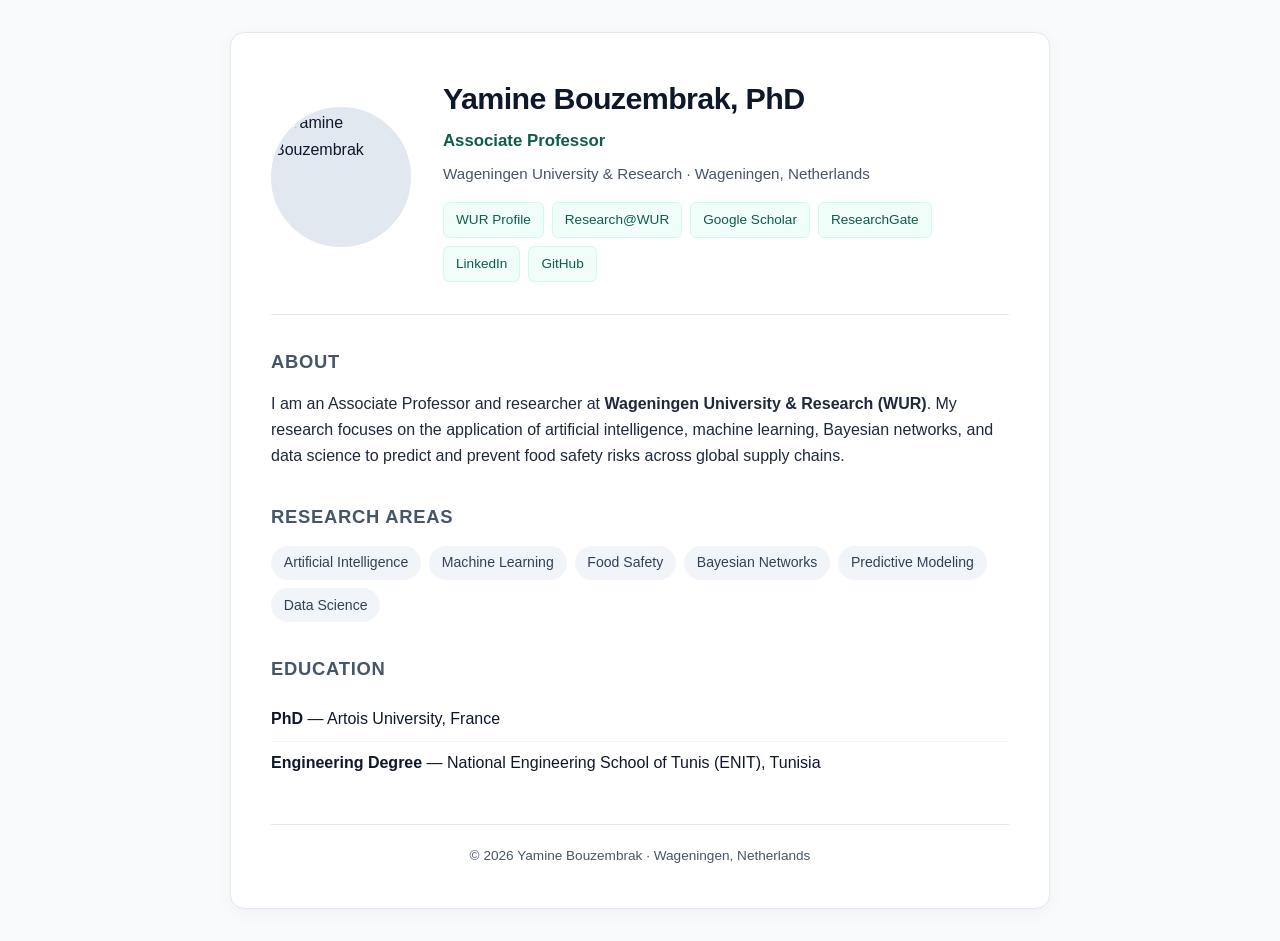
==== index.html @ 203f12dd "Add files via upload" ====
<!DOCTYPE html>
<html lang="en">
<head>
  <meta charset="UTF-8" />
  <meta name="viewport" content="width=device-width, initial-scale=1.0" />
  <title>Yamine Bouzembrak, PhD — Associate Professor | Wageningen University &amp; Research</title>
  <meta name="description" content="Official academic homepage of Yamine Bouzembrak, PhD, Associate Professor at Wageningen University & Research specializing in Artificial Intelligence, Machine Learning, and Food Safety." />
  <link rel="canonical" href="https://github.io" />

  <!-- Open Graph / Social Preview -->
  <meta property="og:type" content="profile" />
  <meta property="og:title" content="Yamine Bouzembrak, PhD" />
  <meta property="og:description" content="Associate Professor at Wageningen University & Research | Artificial Intelligence, Machine Learning & Food Safety" />
  <meta property="og:url" content="https://github.io" />
  <meta property="og:image" content="https://github.iophoto.jpg" />

  <!-- Schema.org Person JSON-LD for Google Knowledge Graph -->
  <script type="application/ld+json">
  {
    "@context": "https://schema.org",
    "@type": "Person",
    "@id": "https://github.io#person",
    "name": "Yamine Bouzembrak",
    "givenName": "Yamine",
    "familyName": "Bouzembrak",
    "honorificSuffix": "PhD",
    "jobTitle": "Associate Professor",
    "description": "Associate Professor and researcher at Wageningen University & Research specializing in artificial intelligence, machine learning, Bayesian networks, and food safety.",
    "url": "https://github.io",
    "image": "https://github.iophoto.jpg",
    "affiliation": {
      "@type": "CollegeOrUniversity",
      "name": "Wageningen University & Research",
      "sameAs": [
        "https://wur.nl",
        "https://wikidata.org"
      ]
    },
    "worksFor": {
      "@type": "CollegeOrUniversity",
      "name": "Wageningen University & Research",
      "url": "https://wur.nl"
    },
    "alumniOf": [
      {
        "@type": "CollegeOrUniversity",
        "name": "Artois University",
        "sameAs": "https://wikidata.org"
      },
      
    ],
    "knowsAbout": [
      "Artificial Intelligence",
      "Machine Learning",
      "Food Safety",
      "Bayesian Networks",
      "Data Science"
    ],
    "sameAs": [
      "https://wur.nlen/persons/y-yamine-bouzembrak-phd",
      "https://wur.nl",
      "https://google.com",
      "https://researchgate.net",
      "https://linkedin.com",
      "https://github.com/yamine15",
      "https://wikidata.org"
    ]
  }
  </script>

  <style>
    :root {
      --bg: #f8fafc;
      --card: #ffffff;
      --text: #0f172a;
      --muted: #475569;
      --accent: #0f5c4c; /* Wageningen-inspired deep green */
      --accent-hover: #0a4236;
      --border: #e2e8f0;
    }

    * { box-sizing: border-box; margin: 0; padding: 0; }

    body {
      font-family: -apple-system, BlinkMacSystemFont, "Segoe UI", Roboto, Inter, Helvetica, Arial, sans-serif;
      background: var(--bg);
      color: var(--text);
      line-height: 1.65;
      padding: 2rem 1rem;
    }

    .container {
      max-width: 820px;
      margin: 0 auto;
      background: var(--card);
      border: 1px solid var(--border);
      border-radius: 14px;
      padding: 2.5rem;
      box-shadow: 0 4px 20px rgba(15, 23, 42, 0.04);
    }

    header {
      display: flex;
      gap: 2rem;
      align-items: center;
      padding-bottom: 2rem;
      border-bottom: 1px solid var(--border);
    }

    .avatar {
      width: 140px;
      height: 140px;
      border-radius: 50%;
      object-fit: cover;
      border: 3px solid var(--border);
      flex-shrink: 0;
      background: #e2e8f0;
    }

    h1 {
      font-size: 1.9rem;
      font-weight: 700;
      letter-spacing: -0.02em;
      margin-bottom: 0.25rem;
    }

    .subtitle {
      font-size: 1.05rem;
      color: var(--accent);
      font-weight: 600;
      margin-bottom: 0.4rem;
    }

    .institution {
      font-size: 0.95rem;
      color: var(--muted);
      margin-bottom: 1rem;
    }

    .links {
      display: flex;
      flex-wrap: wrap;
      gap: 0.5rem;
    }

    .links a {
      display: inline-block;
      padding: 0.35rem 0.75rem;
      font-size: 0.85rem;
      font-weight: 500;
      color: var(--accent);
      background: #f0fdf9;
      border: 1px solid #ccfbf1;
      border-radius: 6px;
      text-decoration: none;
      transition: all 0.15s ease;
    }

    .links a:hover {
      background: var(--accent);
      color: #ffffff;
      border-color: var(--accent);
    }

    section {
      margin-top: 2rem;
    }

    h2 {
      font-size: 1.15rem;
      font-weight: 700;
      text-transform: uppercase;
      letter-spacing: 0.04em;
      color: var(--muted);
      margin-bottom: 0.85rem;
    }

    p {
      margin-bottom: 1rem;
      color: #1e293b;
    }

    .tags {
      display: flex;
      flex-wrap: wrap;
      gap: 0.5rem;
    }

    .tag {
      background: #f1f5f9;
      color: #334155;
      padding: 0.35rem 0.8rem;
      border-radius: 999px;
      font-size: 0.88rem;
      font-weight: 500;
    }

    ul.edu-list {
      list-style: none;
    }

    ul.edu-list li {
      padding: 0.5rem 0;
      border-bottom: 1px solid #f1f5f9;
    }

    ul.edu-list li:last-child {
      border-bottom: none;
    }

    footer {
      margin-top: 2.5rem;
      padding-top: 1.25rem;
      border-top: 1px solid var(--border);
      font-size: 0.85rem;
      color: var(--muted);
      text-align: center;
    }

    @media (max-width: 640px) {
      header {
        flex-direction: column;
        text-align: center;
      }
      .links {
        justify-content: center;
      }
      .container {
        padding: 1.5rem;
      }
    }
  </style>
</head>
<body>
  <main class="container">
    <header>
      <img src="photo.jpg" alt="Yamine Bouzembrak" class="avatar" />
      <div>
        <h1>Yamine Bouzembrak, PhD</h1>
        <div class="subtitle">Associate Professor</div>
        <div class="institution">Wageningen University &amp; Research · Wageningen, Netherlands</div>
        <nav class="links" aria-label="Academic and social profiles">
          <a href="https://wur.nlen/persons/y-yamine-bouzembrak-phd" rel="me noopener" target="_blank">WUR Profile</a>
          <a href="https://wur.nl" rel="me noopener" target="_blank">Research@WUR</a>
          <a href="https://google.com" rel="me noopener" target="_blank">Google Scholar</a>
          <a href="https://researchgate.net" rel="me noopener" target="_blank">ResearchGate</a>
          <a href="https://linkedin.com" rel="me noopener" target="_blank">LinkedIn</a>
          <a href="https://github.com/yamine15" rel="me noopener" target="_blank">GitHub</a>
        </nav>
      </div>
    </header>

    <section>
      <h2>About</h2>
      <p>
        I am an Associate Professor and researcher at <strong>Wageningen University &amp; Research (WUR)</strong>. My research focuses on the application of artificial intelligence, machine learning, Bayesian networks, and data science to predict and prevent food safety risks across global supply chains.
      </p>
    </section>

    <section>
      <h2>Research Areas</h2>
      <div class="tags">
        <span class="tag">Artificial Intelligence</span>
        <span class="tag">Machine Learning</span>
        <span class="tag">Food Safety</span>
        <span class="tag">Bayesian Networks</span>
        <span class="tag">Predictive Modeling</span>
        <span class="tag">Data Science</span>
      </div>
    </section>

    <section>
      <h2>Education</h2>
      <ul class="edu-list">
        <li><strong>PhD</strong> — Artois University, France</li>
        <li><strong>Engineering Degree</strong> — National Engineering School of Tunis (ENIT), Tunisia</li>
      </ul>
    </section>

    <footer>
      &copy; <span id="year"></span> Yamine Bouzembrak · Wageningen, Netherlands
    </footer>
  </main>

  <script>
    document.getElementById("year").textContent = new Date().getFullYear();
  </script>
</body>
</html>
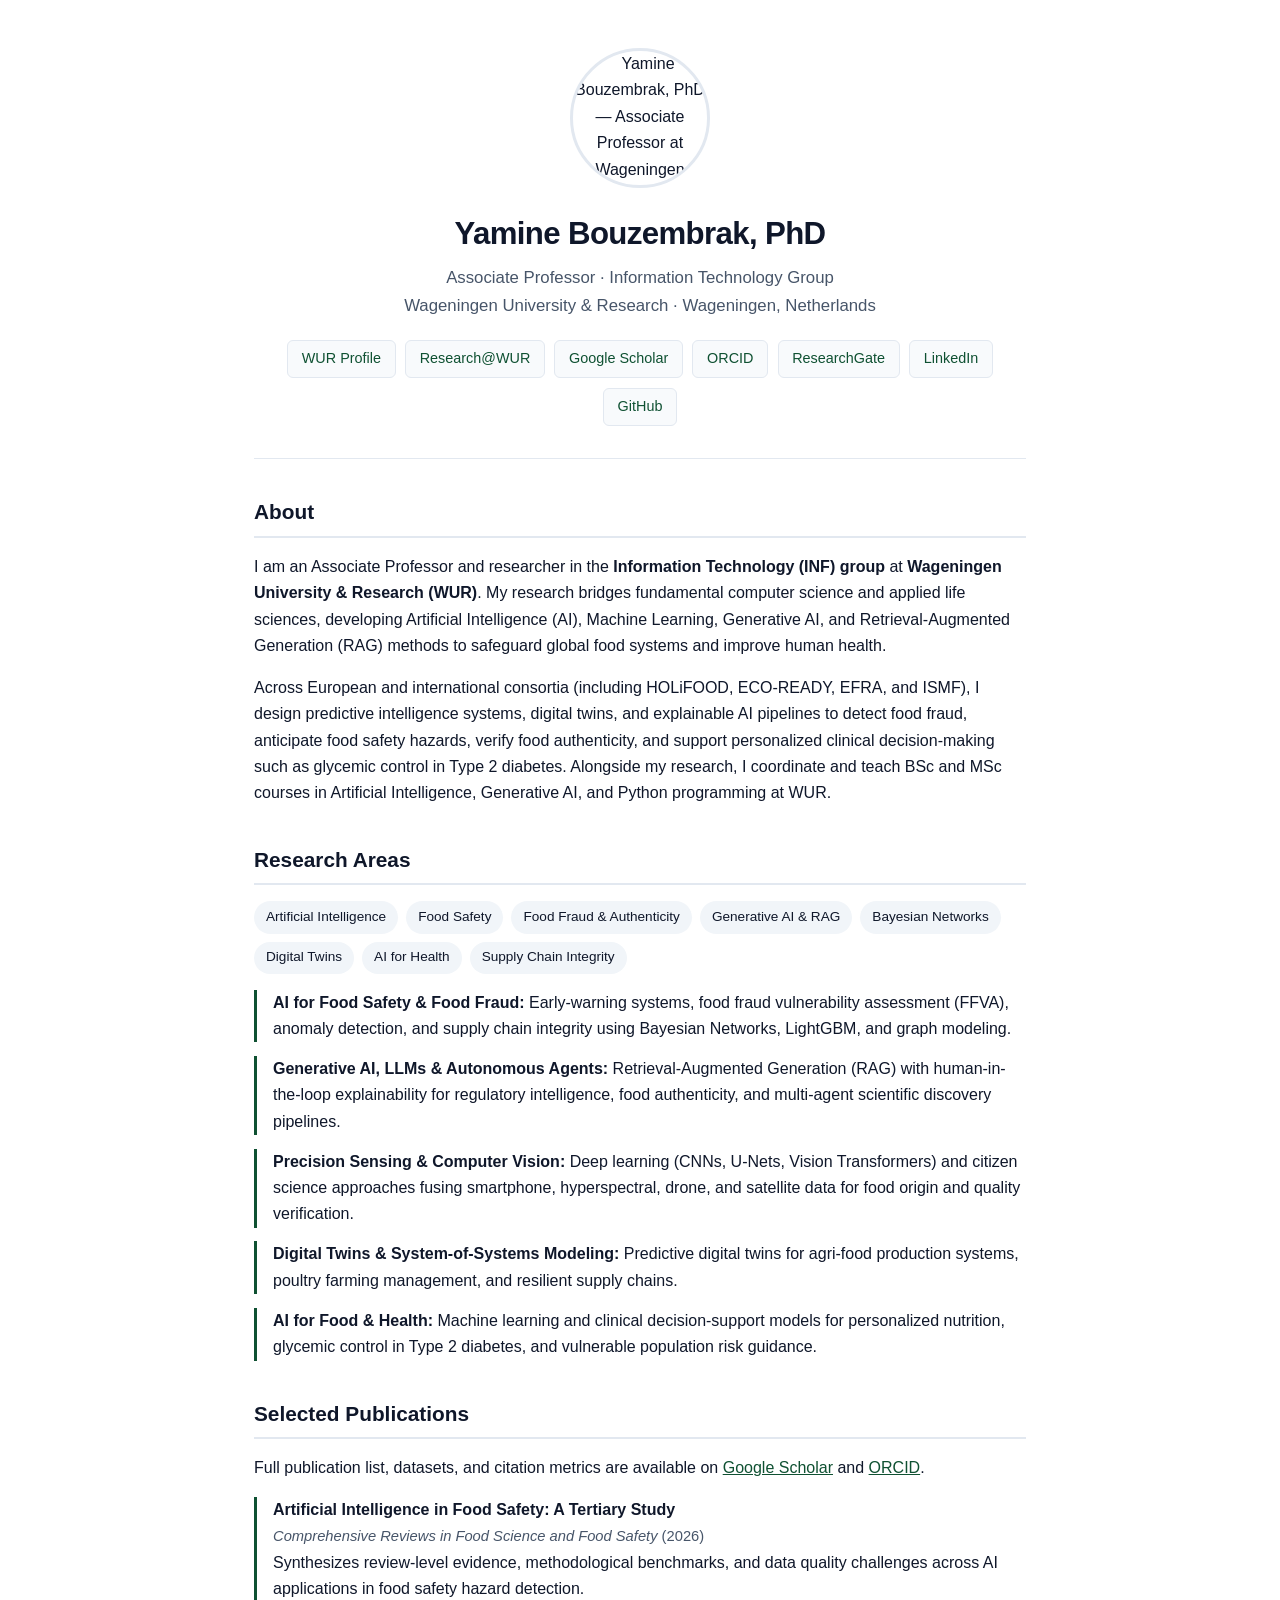
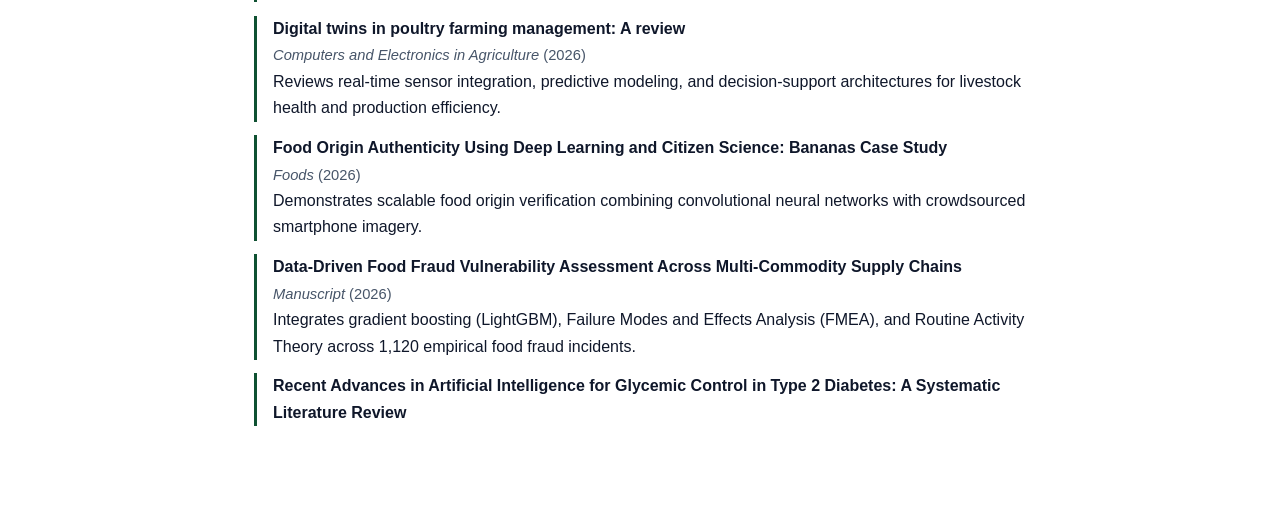
==== commit 89730a36: "Update index.html" ====
--- a/index.html
+++ b/index.html
@@ -4,107 +4,104 @@
   <meta charset="UTF-8" />
   <meta name="viewport" content="width=device-width, initial-scale=1.0" />
   <title>Yamine Bouzembrak, PhD — Associate Professor | Wageningen University &amp; Research</title>
-  <meta name="description" content="Official academic homepage of Yamine Bouzembrak, PhD, Associate Professor at Wageningen University & Research specializing in Artificial Intelligence, Machine Learning, and Food Safety." />
-  <link rel="canonical" href="https://github.io" />
-
-  <!-- Open Graph / Social Preview -->
+  <meta name="description" content="Yamine Bouzembrak, PhD is an Associate Professor in the Information Technology (INF) group at Wageningen University & Research (WUR), specializing in Artificial Intelligence, Food Safety, Food Fraud, Generative AI, Digital Twins, and AI for Health." />
+  <meta name="keywords" content="Yamine Bouzembrak, Wageningen University, WUR, Artificial Intelligence, Food Safety, Food Fraud, Generative AI, RAG, Bayesian Networks, Digital Twins, AI for Health, Glycemic Control" />
+  <meta name="author" content="Yamine Bouzembrak" />
+  <link rel="canonical" href="https://yamine15.github.io/" />
+
+  <!-- OpenGraph Metadata -->
+  <meta property="og:title" content="Yamine Bouzembrak, PhD — Associate Professor | Wageningen University &amp; Research" />
+  <meta property="og:description" content="Associate Professor in the Information Technology (INF) group at Wageningen University & Research specializing in AI for Food Safety, Food Fraud, Supply Chain Integrity, and Health." />
   <meta property="og:type" content="profile" />
-  <meta property="og:title" content="Yamine Bouzembrak, PhD" />
-  <meta property="og:description" content="Associate Professor at Wageningen University & Research | Artificial Intelligence, Machine Learning & Food Safety" />
-  <meta property="og:url" content="https://github.io" />
-  <meta property="og:image" content="https://github.iophoto.jpg" />
-
-  <!-- Schema.org Person JSON-LD for Google Knowledge Graph -->
+  <meta property="og:url" content="https://yamine15.github.io/" />
+  <meta property="og:image" content="https://yamine15.github.io/photo.jpg" />
+
+  <!-- Schema.org Person Structured Data for Google Knowledge Graph -->
   <script type="application/ld+json">
   {
     "@context": "https://schema.org",
     "@type": "Person",
-    "@id": "https://github.io#person",
     "name": "Yamine Bouzembrak",
-    "givenName": "Yamine",
-    "familyName": "Bouzembrak",
     "honorificSuffix": "PhD",
     "jobTitle": "Associate Professor",
-    "description": "Associate Professor and researcher at Wageningen University & Research specializing in artificial intelligence, machine learning, Bayesian networks, and food safety.",
-    "url": "https://github.io",
-    "image": "https://github.iophoto.jpg",
     "affiliation": {
-      "@type": "CollegeOrUniversity",
+      "@type": "Organization",
       "name": "Wageningen University & Research",
-      "sameAs": [
-        "https://wur.nl",
-        "https://wikidata.org"
-      ]
+      "department": "Information Technology Group",
+      "url": "https://www.wur.nl/"
     },
-    "worksFor": {
-      "@type": "CollegeOrUniversity",
-      "name": "Wageningen University & Research",
-      "url": "https://wur.nl"
+    "address": {
+      "@type": "PostalAddress",
+      "addressLocality": "Wageningen",
+      "addressCountry": "NL"
     },
+    "url": "https://yamine15.github.io/",
+    "image": "https://yamine15.github.io/photo.jpg",
     "alumniOf": [
       {
         "@type": "CollegeOrUniversity",
-        "name": "Artois University",
-        "sameAs": "https://wikidata.org"
+        "name": "Artois University"
       },
       
     ],
     "knowsAbout": [
       "Artificial Intelligence",
-      "Machine Learning",
       "Food Safety",
+      "Food Fraud",
+      "Generative Artificial Intelligence",
+      "Retrieval-Augmented Generation",
       "Bayesian Networks",
-      "Data Science"
+      "Digital Twins",
+      "AI for Health",
+      "Glycemic Control",
+      "Supply Chain Integrity"
     ],
     "sameAs": [
-      "https://wur.nlen/persons/y-yamine-bouzembrak-phd",
-      "https://wur.nl",
-      "https://google.com",
-      "https://researchgate.net",
-      "https://linkedin.com",
-      "https://github.com/yamine15",
-      "https://wikidata.org"
+      "https://www.wur.nl/en/persons/y-yamine-bouzembrak-phd",
+      "https://research.wur.nl/en/persons/yamine-bouzembrak",
+      "https://scholar.google.com/citations?user=n7JQEe4AAAAJ",
+      "https://orcid.org/0000-0001-8028-0847",
+      "https://github.com/yamine15"
     ]
   }
   </script>
 
   <style>
     :root {
-      --bg: #f8fafc;
-      --card: #ffffff;
+      --bg: #ffffff;
+      --surface: #f8fafc;
       --text: #0f172a;
       --muted: #475569;
-      --accent: #0f5c4c; /* Wageningen-inspired deep green */
-      --accent-hover: #0a4236;
+      --accent: #0f5132;
+      --accent-hover: #0a3622;
       --border: #e2e8f0;
-    }
-
-    * { box-sizing: border-box; margin: 0; padding: 0; }
+      --tag-bg: #f1f5f9;
+    }
+
+    * {
+      box-sizing: border-box;
+      margin: 0;
+      padding: 0;
+    }
 
     body {
-      font-family: -apple-system, BlinkMacSystemFont, "Segoe UI", Roboto, Inter, Helvetica, Arial, sans-serif;
-      background: var(--bg);
+      font-family: -apple-system, BlinkMacSystemFont, "Segoe UI", Roboto, Helvetica, Arial, sans-serif;
+      background-color: var(--bg);
       color: var(--text);
       line-height: 1.65;
-      padding: 2rem 1rem;
-    }
-
-    .container {
       max-width: 820px;
       margin: 0 auto;
-      background: var(--card);
-      border: 1px solid var(--border);
-      border-radius: 14px;
-      padding: 2.5rem;
-      box-shadow: 0 4px 20px rgba(15, 23, 42, 0.04);
+      padding: 3rem 1.5rem;
     }
 
     header {
       display: flex;
-      gap: 2rem;
+      flex-direction: column;
       align-items: center;
+      text-align: center;
       padding-bottom: 2rem;
       border-bottom: 1px solid var(--border);
+      margin-bottom: 2.25rem;
     }
 
     .avatar {
@@ -113,46 +110,38 @@
       border-radius: 50%;
       object-fit: cover;
       border: 3px solid var(--border);
-      flex-shrink: 0;
-      background: #e2e8f0;
+      margin-bottom: 1.25rem;
     }
 
     h1 {
-      font-size: 1.9rem;
+      font-size: 1.95rem;
       font-weight: 700;
       letter-spacing: -0.02em;
-      margin-bottom: 0.25rem;
+      margin-bottom: 0.3rem;
     }
 
     .subtitle {
       font-size: 1.05rem;
-      color: var(--accent);
-      font-weight: 600;
-      margin-bottom: 0.4rem;
-    }
-
-    .institution {
-      font-size: 0.95rem;
       color: var(--muted);
-      margin-bottom: 1rem;
+      margin-bottom: 1.25rem;
     }
 
     .links {
       display: flex;
       flex-wrap: wrap;
-      gap: 0.5rem;
+      justify-content: center;
+      gap: 0.6rem;
     }
 
     .links a {
-      display: inline-block;
-      padding: 0.35rem 0.75rem;
-      font-size: 0.85rem;
+      text-decoration: none;
+      color: var(--accent);
+      background: var(--surface);
+      border: 1px solid var(--border);
+      padding: 0.4rem 0.85rem;
+      border-radius: 6px;
+      font-size: 0.9rem;
       font-weight: 500;
-      color: var(--accent);
-      background: #f0fdf9;
-      border: 1px solid #ccfbf1;
-      border-radius: 6px;
-      text-decoration: none;
       transition: all 0.15s ease;
     }
 
@@ -163,127 +152,168 @@
     }
 
     section {
-      margin-top: 2rem;
+      margin-bottom: 2.25rem;
     }
 
     h2 {
-      font-size: 1.15rem;
+      font-size: 1.3rem;
       font-weight: 700;
-      text-transform: uppercase;
-      letter-spacing: 0.04em;
-      color: var(--muted);
-      margin-bottom: 0.85rem;
+      color: var(--text);
+      border-bottom: 2px solid var(--border);
+      padding-bottom: 0.4rem;
+      margin-bottom: 1rem;
     }
 
     p {
-      margin-bottom: 1rem;
-      color: #1e293b;
+      margin-bottom: 0.95rem;
+      color: var(--text);
+    }
+
+    p a {
+      color: var(--accent);
+      text-decoration: underline;
     }
 
     .tags {
       display: flex;
       flex-wrap: wrap;
       gap: 0.5rem;
+      margin-bottom: 1rem;
     }
 
     .tag {
-      background: #f1f5f9;
-      color: #334155;
-      padding: 0.35rem 0.8rem;
+      background: var(--tag-bg);
+      color: var(--text);
+      padding: 0.3rem 0.75rem;
       border-radius: 999px;
+      font-size: 0.85rem;
+      font-weight: 500;
+    }
+
+    ul.clean-list {
+      list-style: none;
+      display: flex;
+      flex-direction: column;
+      gap: 0.85rem;
+    }
+
+    ul.clean-list li {
+      padding-left: 1rem;
+      border-left: 3px solid var(--accent);
+    }
+
+    .pub-venue {
+      color: var(--muted);
+      font-size: 0.92rem;
+    }
+
+    footer {
+      margin-top: 3rem;
+      padding-top: 1.5rem;
+      border-top: 1px solid var(--border);
+      text-align: center;
       font-size: 0.88rem;
-      font-weight: 500;
-    }
-
-    ul.edu-list {
-      list-style: none;
-    }
-
-    ul.edu-list li {
-      padding: 0.5rem 0;
-      border-bottom: 1px solid #f1f5f9;
-    }
-
-    ul.edu-list li:last-child {
-      border-bottom: none;
-    }
-
-    footer {
-      margin-top: 2.5rem;
-      padding-top: 1.25rem;
-      border-top: 1px solid var(--border);
-      font-size: 0.85rem;
       color: var(--muted);
-      text-align: center;
-    }
-
-    @media (max-width: 640px) {
-      header {
-        flex-direction: column;
-        text-align: center;
-      }
-      .links {
-        justify-content: center;
-      }
-      .container {
-        padding: 1.5rem;
-      }
     }
   </style>
 </head>
 <body>
-  <main class="container">
-    <header>
-      <img src="photo.jpg" alt="Yamine Bouzembrak" class="avatar" />
-      <div>
-        <h1>Yamine Bouzembrak, PhD</h1>
-        <div class="subtitle">Associate Professor</div>
-        <div class="institution">Wageningen University &amp; Research · Wageningen, Netherlands</div>
-        <nav class="links" aria-label="Academic and social profiles">
-          <a href="https://wur.nlen/persons/y-yamine-bouzembrak-phd" rel="me noopener" target="_blank">WUR Profile</a>
-          <a href="https://wur.nl" rel="me noopener" target="_blank">Research@WUR</a>
-          <a href="https://google.com" rel="me noopener" target="_blank">Google Scholar</a>
-          <a href="https://researchgate.net" rel="me noopener" target="_blank">ResearchGate</a>
-          <a href="https://linkedin.com" rel="me noopener" target="_blank">LinkedIn</a>
-          <a href="https://github.com/yamine15" rel="me noopener" target="_blank">GitHub</a>
-        </nav>
-      </div>
-    </header>
-
-    <section>
+
+  <header>
+    <img
+      src="photo.jpg"
+      alt="Yamine Bouzembrak, PhD — Associate Professor at Wageningen University &amp; Research"
+      width="140"
+      height="140"
+      class="avatar"
+    />
+    <h1>Yamine Bouzembrak, PhD</h1>
+    <p class="subtitle">Associate Professor · Information Technology Group<br>Wageningen University &amp; Research · Wageningen, Netherlands</p>
+
+    <nav class="links" aria-label="Academic and Professional Profiles">
+      <a href="https://www.wur.nl/en/persons/y-yamine-bouzembrak-phd" target="_blank" rel="noopener">WUR Profile</a>
+      <!-- UPDATE URL: verify exact Research@WUR slug -->
+      <a href="https://research.wur.nl/en/persons/yamine-bouzembrak" target="_blank" rel="noopener">Research@WUR</a>
+      <a href="https://scholar.google.com/citations?user=n7JQEe4AAAAJ" target="_blank" rel="noopener">Google Scholar</a>
+      <a href="https://orcid.org/0000-0001-8028-0847" target="_blank" rel="noopener">ORCID</a>
+      <!-- UPDATE URL: replace with your exact ResearchGate author URL -->
+      <a href="https://www.researchgate.net/profile/Yamine-Bouzembrak" target="_blank" rel="noopener">ResearchGate</a>
+      <!-- UPDATE URL: replace with your exact LinkedIn profile URL -->
+      <a href="https://www.linkedin.com/in/yamine-bouzembrak" target="_blank" rel="noopener">LinkedIn</a>
+      <a href="https://github.com/yamine15" target="_blank" rel="noopener">GitHub</a>
+    </nav>
+  </header>
+
+  <main>
+    <section id="about">
       <h2>About</h2>
       <p>
-        I am an Associate Professor and researcher at <strong>Wageningen University &amp; Research (WUR)</strong>. My research focuses on the application of artificial intelligence, machine learning, Bayesian networks, and data science to predict and prevent food safety risks across global supply chains.
+        I am an Associate Professor and researcher in the <strong>Information Technology (INF) group</strong> at <strong>Wageningen University &amp; Research (WUR)</strong>. My research bridges fundamental computer science and applied life sciences, developing Artificial Intelligence (AI), Machine Learning, Generative AI, and Retrieval-Augmented Generation (RAG) methods to safeguard global food systems and improve human health.
+      </p>
+      <p>
+        Across European and international consortia (including HOLiFOOD, ECO-READY, EFRA, and ISMF), I design predictive intelligence systems, digital twins, and explainable AI pipelines to detect food fraud, anticipate food safety hazards, verify food authenticity, and support personalized clinical decision-making such as glycemic control in Type 2 diabetes. Alongside my research, I coordinate and teach BSc and MSc courses in Artificial Intelligence, Generative AI, and Python programming at WUR.
       </p>
     </section>
 
-    <section>
+    <section id="research-areas">
       <h2>Research Areas</h2>
       <div class="tags">
         <span class="tag">Artificial Intelligence</span>
-        <span class="tag">Machine Learning</span>
         <span class="tag">Food Safety</span>
+        <span class="tag">Food Fraud &amp; Authenticity</span>
+        <span class="tag">Generative AI &amp; RAG</span>
         <span class="tag">Bayesian Networks</span>
-        <span class="tag">Predictive Modeling</span>
-        <span class="tag">Data Science</span>
+        <span class="tag">Digital Twins</span>
+        <span class="tag">AI for Health</span>
+        <span class="tag">Supply Chain Integrity</span>
       </div>
-    </section>
-
-    <section>
-      <h2>Education</h2>
-      <ul class="edu-list">
-        <li><strong>PhD</strong> — Artois University, France</li>
-        <li><strong>Engineering Degree</strong> — National Engineering School of Tunis (ENIT), Tunisia</li>
+      <ul class="clean-list">
+        <li>
+          <strong>AI for Food Safety &amp; Food Fraud:</strong> Early-warning systems, food fraud vulnerability assessment (FFVA), anomaly detection, and supply chain integrity using Bayesian Networks, LightGBM, and graph modeling.
+        </li>
+        <li>
+          <strong>Generative AI, LLMs &amp; Autonomous Agents:</strong> Retrieval-Augmented Generation (RAG) with human-in-the-loop explainability for regulatory intelligence, food authenticity, and multi-agent scientific discovery pipelines.
+        </li>
+        <li>
+          <strong>Precision Sensing &amp; Computer Vision:</strong> Deep learning (CNNs, U-Nets, Vision Transformers) and citizen science approaches fusing smartphone, hyperspectral, drone, and satellite data for food origin and quality verification.
+        </li>
+        <li>
+          <strong>Digital Twins &amp; System-of-Systems Modeling:</strong> Predictive digital twins for agri-food production systems, poultry farming management, and resilient supply chains.
+        </li>
+        <li>
+          <strong>AI for Food &amp; Health:</strong> Machine learning and clinical decision-support models for personalized nutrition, glycemic control in Type 2 diabetes, and vulnerable population risk guidance.
+        </li>
       </ul>
     </section>
 
-    <footer>
-      &copy; <span id="year"></span> Yamine Bouzembrak · Wageningen, Netherlands
-    </footer>
-  </main>
-
-  <script>
-    document.getElementById("year").textContent = new Date().getFullYear();
-  </script>
-</body>
-</html>+    <section id="publications">
+      <h2>Selected Publications</h2>
+      <p>
+        Full publication list, datasets, and citation metrics are available on
+        <a href="https://scholar.google.com/citations?user=n7JQEe4AAAAJ" target="_blank" rel="noopener">Google Scholar</a>
+        and <a href="https://orcid.org/0000-0001-8028-0847" target="_blank" rel="noopener">ORCID</a>.
+      </p>
+      <ul class="clean-list">
+        <li>
+          <strong>Artificial Intelligence in Food Safety: A Tertiary Study</strong><br>
+          <span class="pub-venue"><em>Comprehensive Reviews in Food Science and Food Safety</em> (2026)</span><br>
+          Synthesizes review-level evidence, methodological benchmarks, and data quality challenges across AI applications in food safety hazard detection.
+        </li>
+        <li>
+          <strong>Digital twins in poultry farming management: A review</strong><br>
+          <span class="pub-venue"><em>Computers and Electronics in Agriculture</em> (2026)</span><br>
+          Reviews real-time sensor integration, predictive modeling, and decision-support architectures for livestock health and production efficiency.
+        </li>
+        <li>
+          <strong>Food Origin Authenticity Using Deep Learning and Citizen Science: Bananas Case Study</strong><br>
+          <span class="pub-venue"><em>Foods</em> (2026)</span><br>
+          Demonstrates scalable food origin verification combining convolutional neural networks with crowdsourced smartphone imagery.
+        </li>
+        <li>
+          <strong>Data-Driven Food Fraud Vulnerability Assessment Across Multi-Commodity Supply Chains</strong><br>
+          <span class="pub-venue"><em>Manuscript</em> (2026)</span><br>
+          Integrates gradient boosting (LightGBM), Failure Modes and Effects Analysis (FMEA), and Routine Activity Theory across 1,120 empirical food fraud incidents.
+        </li>
+        <li>
+          <strong>Recent Advances in Artificial Intelligence for Glycemic Control in Type 2 Diabetes: A Systematic Literature Review</strong><br>
+          <span class="pub
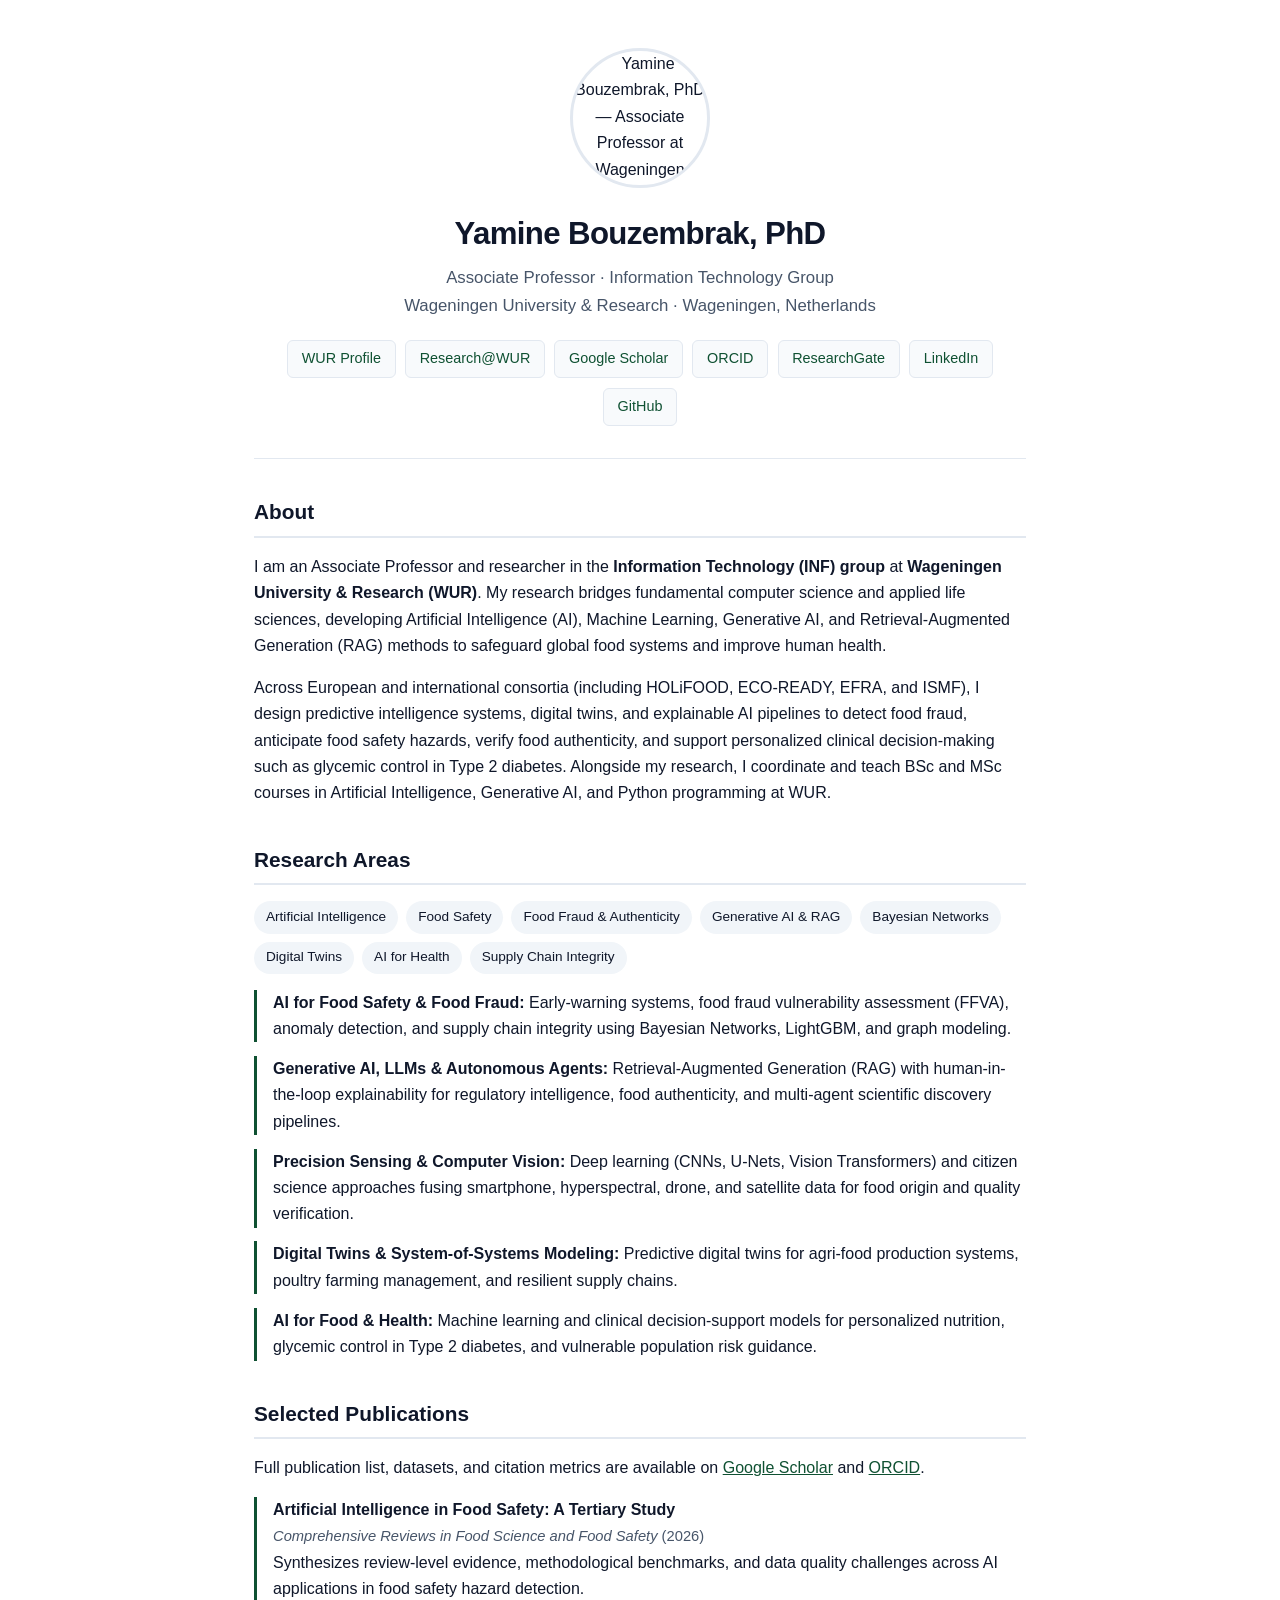
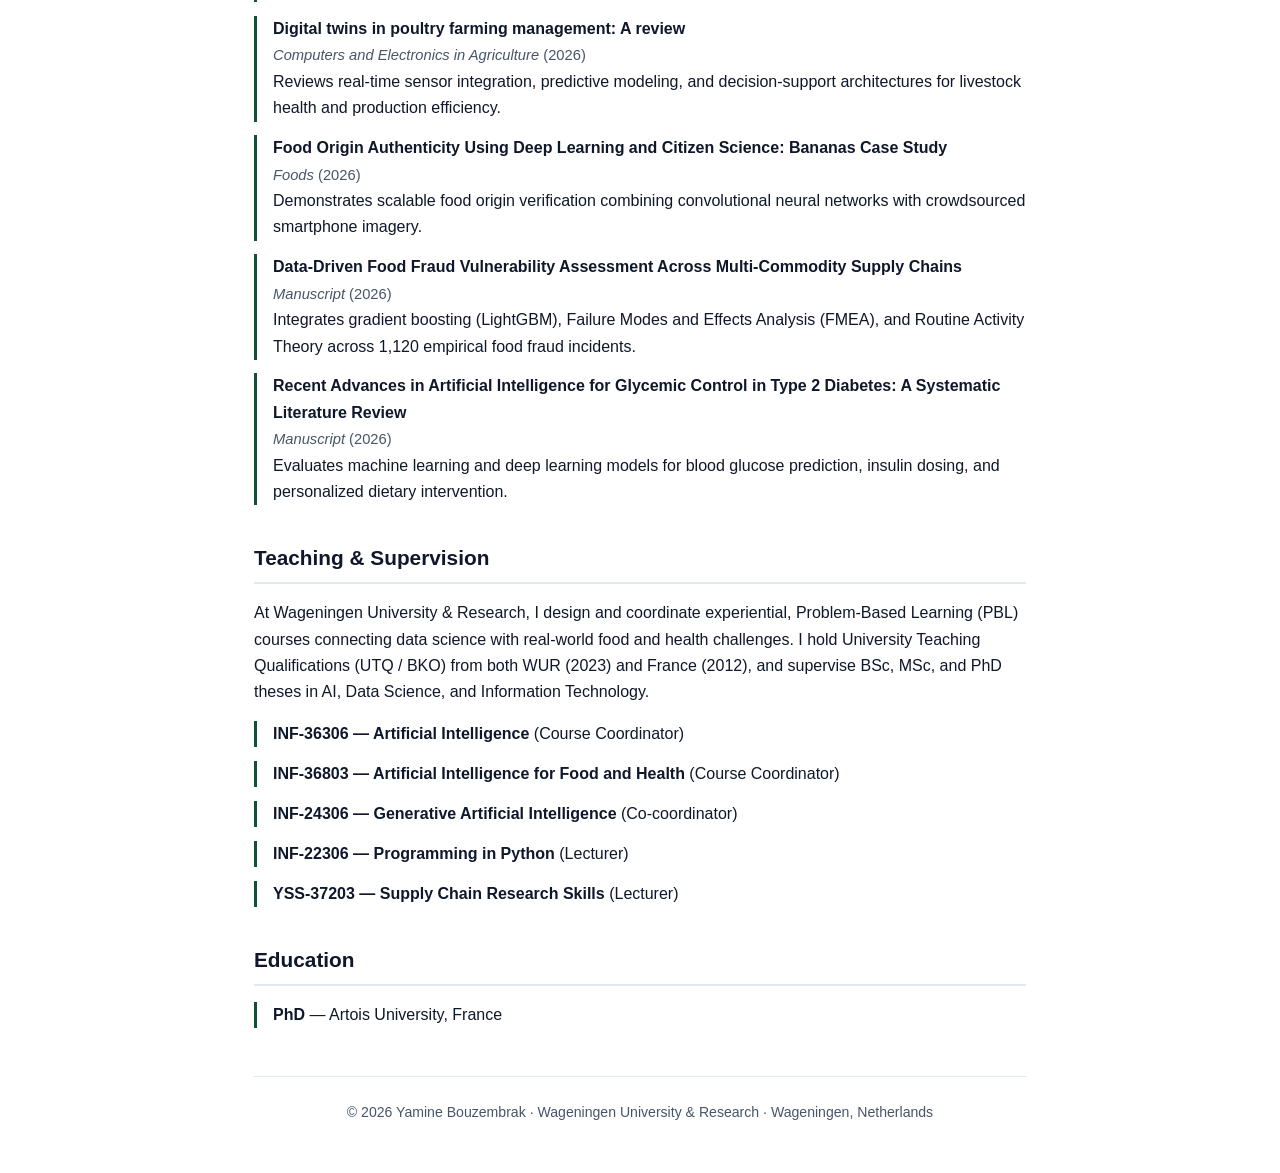
==== commit 8384316f: "Update index.html" ====
--- a/index.html
+++ b/index.html
@@ -24,11 +24,23 @@
     "name": "Yamine Bouzembrak",
     "honorificSuffix": "PhD",
     "jobTitle": "Associate Professor",
+    "worksFor": {
+      "@type": "Organization",
+      "name": "Information Technology Group, Wageningen University & Research",
+      "parentOrganization": {
+        "@type": "Organization",
+        "name": "Wageningen University & Research",
+        "url": "https://www.wur.nl/"
+      }
+    },
     "affiliation": {
       "@type": "Organization",
       "name": "Wageningen University & Research",
-      "department": "Information Technology Group",
-      "url": "https://www.wur.nl/"
+      "url": "https://www.wur.nl/",
+      "department": {
+        "@type": "Organization",
+        "name": "Information Technology Group"
+      }
     },
     "address": {
       "@type": "PostalAddress",
@@ -42,7 +54,6 @@
         "@type": "CollegeOrUniversity",
         "name": "Artois University"
       },
-      
     ],
     "knowsAbout": [
       "Artificial Intelligence",
@@ -232,13 +243,10 @@
 
     <nav class="links" aria-label="Academic and Professional Profiles">
       <a href="https://www.wur.nl/en/persons/y-yamine-bouzembrak-phd" target="_blank" rel="noopener">WUR Profile</a>
-      <!-- UPDATE URL: verify exact Research@WUR slug -->
       <a href="https://research.wur.nl/en/persons/yamine-bouzembrak" target="_blank" rel="noopener">Research@WUR</a>
       <a href="https://scholar.google.com/citations?user=n7JQEe4AAAAJ" target="_blank" rel="noopener">Google Scholar</a>
       <a href="https://orcid.org/0000-0001-8028-0847" target="_blank" rel="noopener">ORCID</a>
-      <!-- UPDATE URL: replace with your exact ResearchGate author URL -->
       <a href="https://www.researchgate.net/profile/Yamine-Bouzembrak" target="_blank" rel="noopener">ResearchGate</a>
-      <!-- UPDATE URL: replace with your exact LinkedIn profile URL -->
       <a href="https://www.linkedin.com/in/yamine-bouzembrak" target="_blank" rel="noopener">LinkedIn</a>
       <a href="https://github.com/yamine15" target="_blank" rel="noopener">GitHub</a>
     </nav>
@@ -316,4 +324,37 @@
         </li>
         <li>
           <strong>Recent Advances in Artificial Intelligence for Glycemic Control in Type 2 Diabetes: A Systematic Literature Review</strong><br>
-          <span class="pub
+          <span class="pub-venue"><em>Manuscript</em> (2026)</span><br>
+          Evaluates machine learning and deep learning models for blood glucose prediction, insulin dosing, and personalized dietary intervention.
+        </li>
+      </ul>
+    </section>
+
+    <section id="teaching">
+      <h2>Teaching &amp; Supervision</h2>
+      <p>
+        At Wageningen University &amp; Research, I design and coordinate experiential, Problem-Based Learning (PBL) courses connecting data science with real-world food and health challenges. I hold University Teaching Qualifications (UTQ / BKO) from both WUR (2023) and France (2012), and supervise BSc, MSc, and PhD theses in AI, Data Science, and Information Technology.
+      </p>
+      <ul class="clean-list">
+        <li><strong>INF-36306 — Artificial Intelligence</strong> (Course Coordinator)</li>
+        <li><strong>INF-36803 — Artificial Intelligence for Food and Health</strong> (Course Coordinator)</li>
+        <li><strong>INF-24306 — Generative Artificial Intelligence</strong> (Co-coordinator)</li>
+        <li><strong>INF-22306 — Programming in Python</strong> (Lecturer)</li>
+        <li><strong>YSS-37203 — Supply Chain Research Skills</strong> (Lecturer)</li>
+      </ul>
+    </section>
+
+    <section id="education">
+      <h2>Education</h2>
+      <ul class="clean-list">
+        <li><strong>PhD</strong> — Artois University, France</li>
+      </ul>
+    </section>
+  </main>
+
+  <footer>
+    &copy; 2026 Yamine Bouzembrak · Wageningen University &amp; Research · Wageningen, Netherlands
+  </footer>
+
+</body>
+</html>
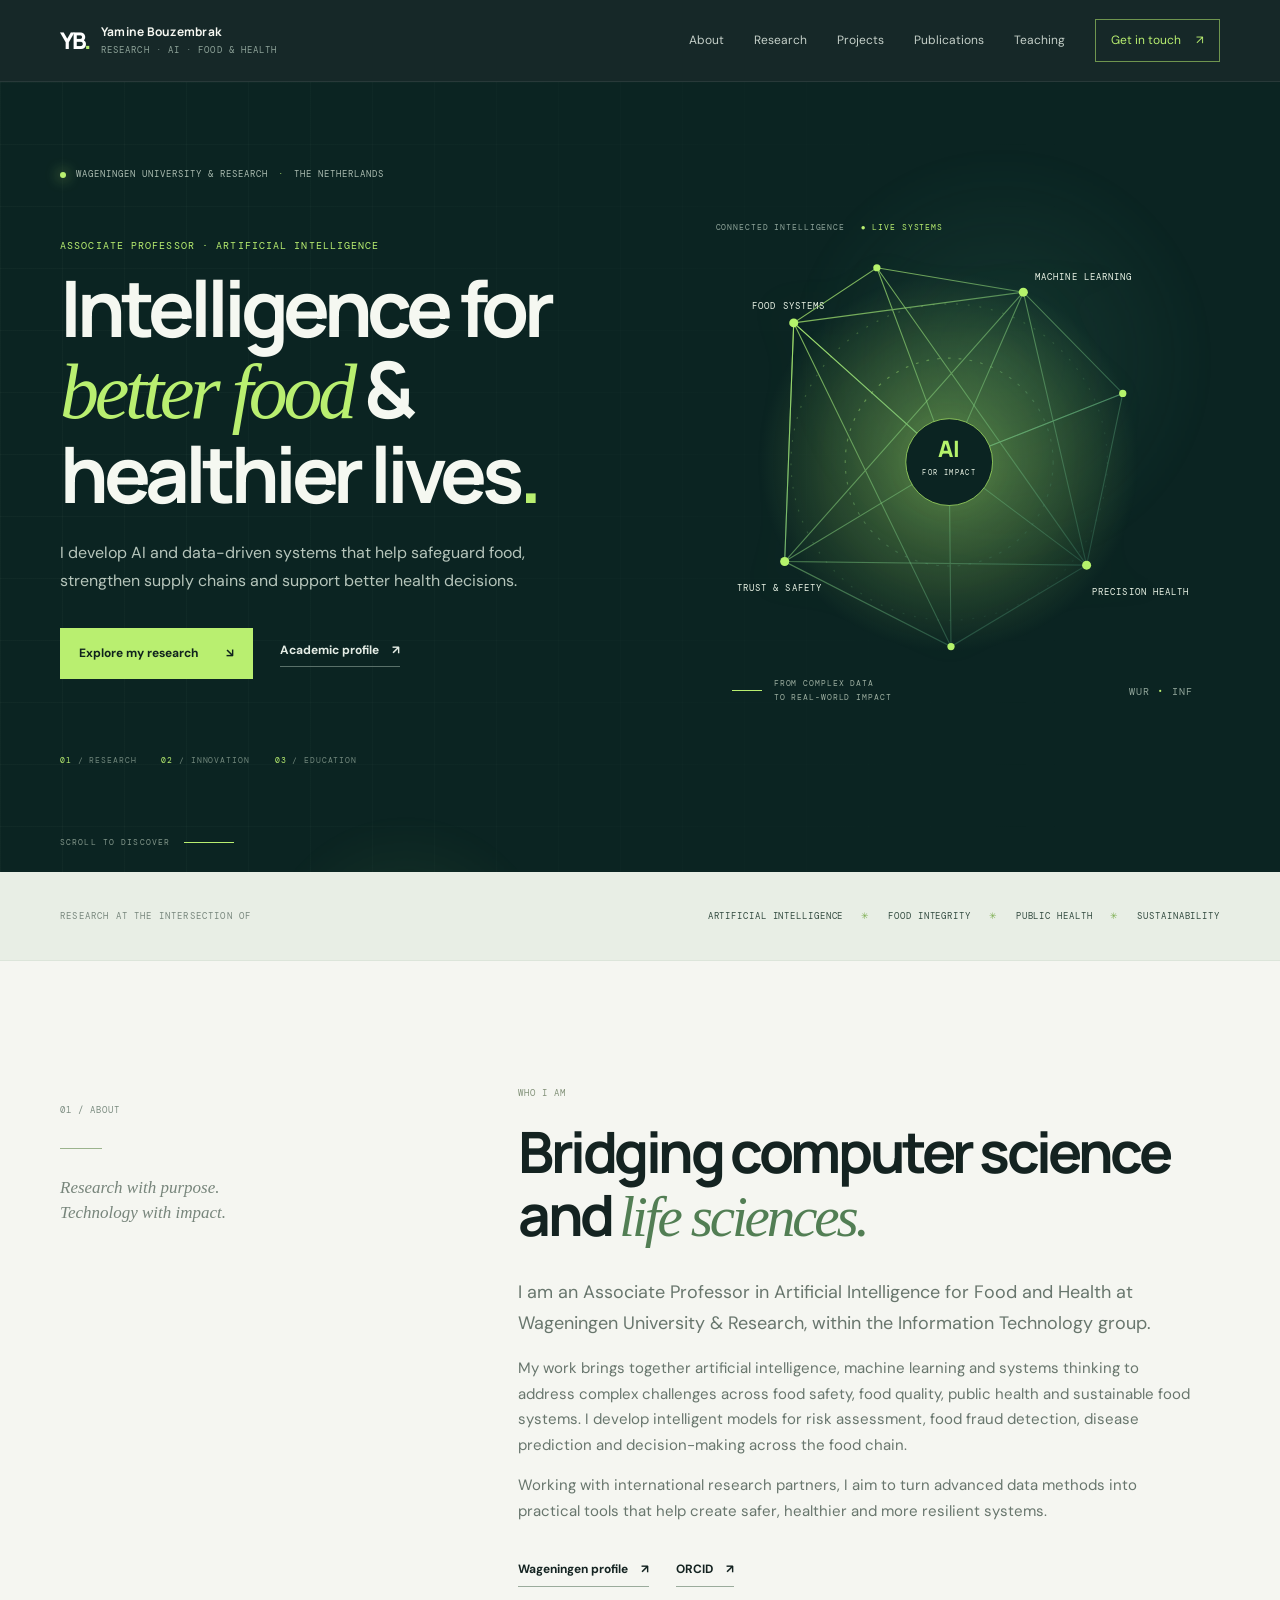
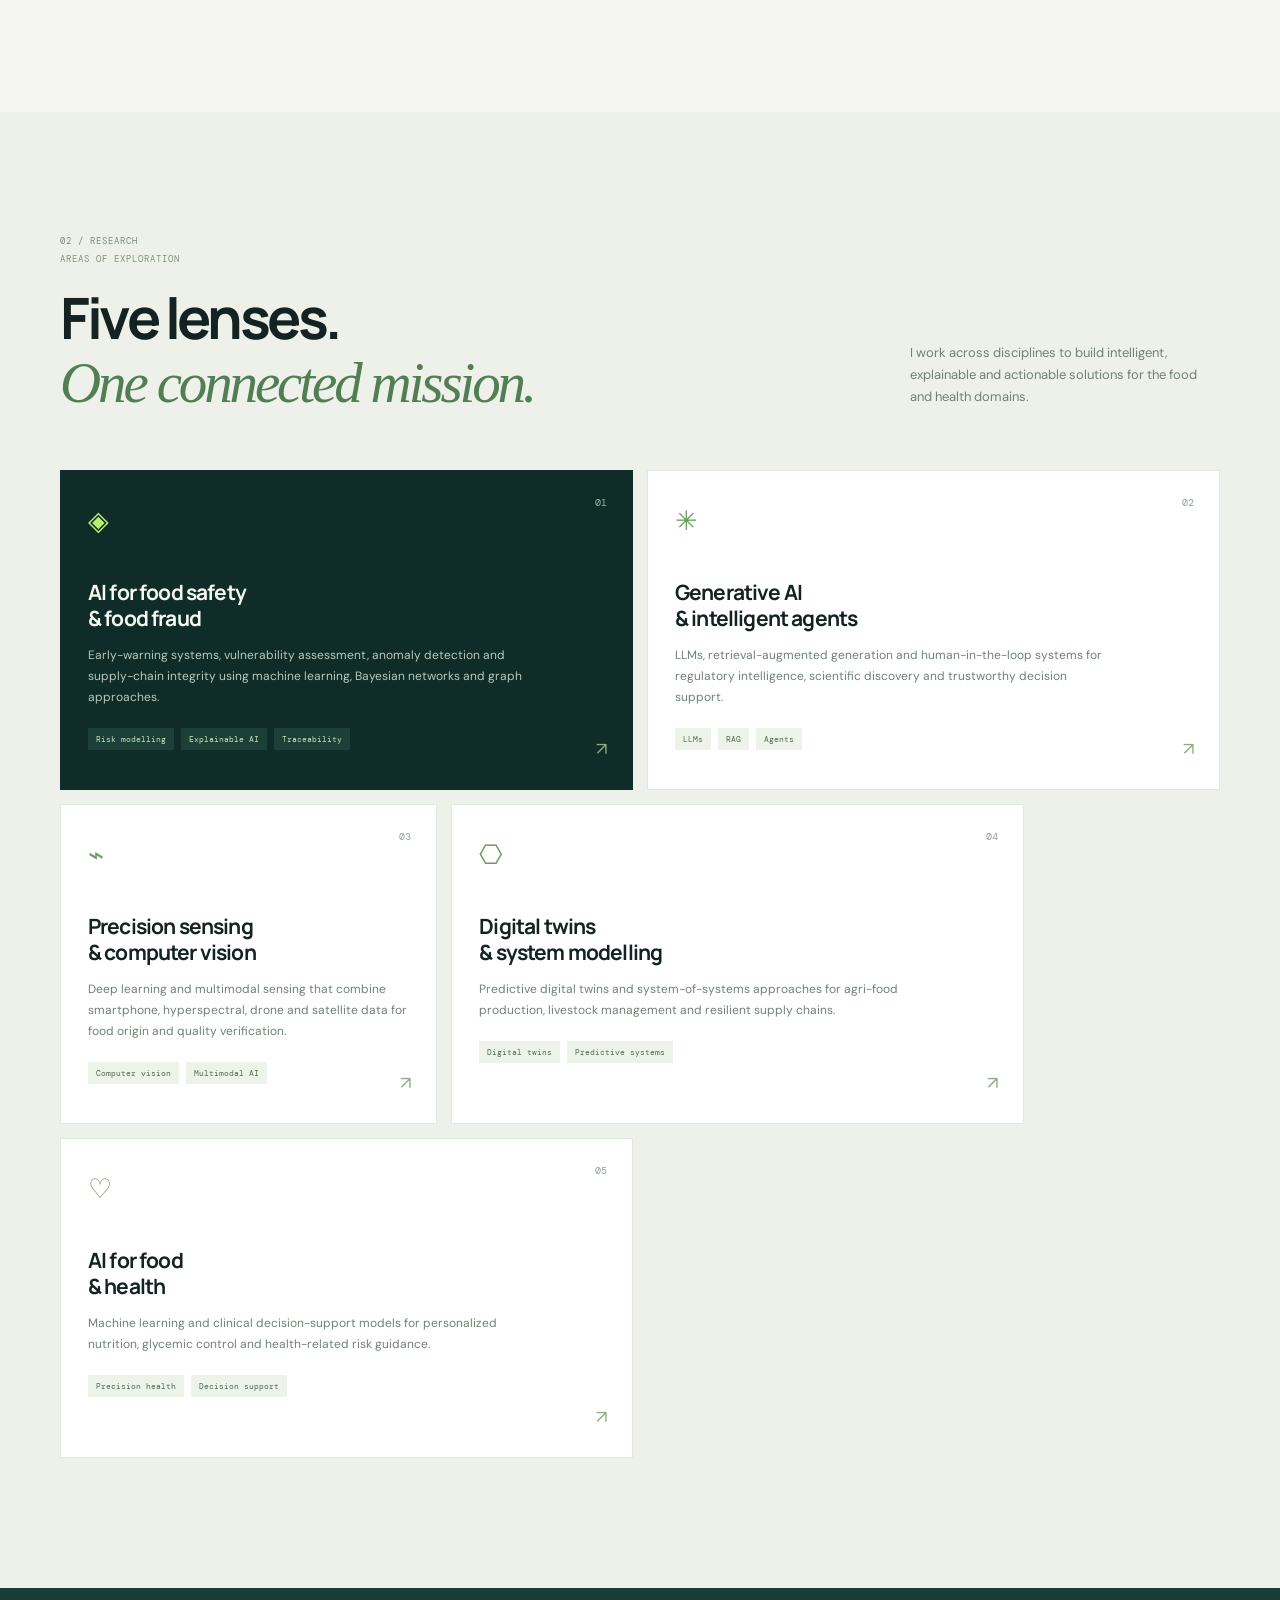
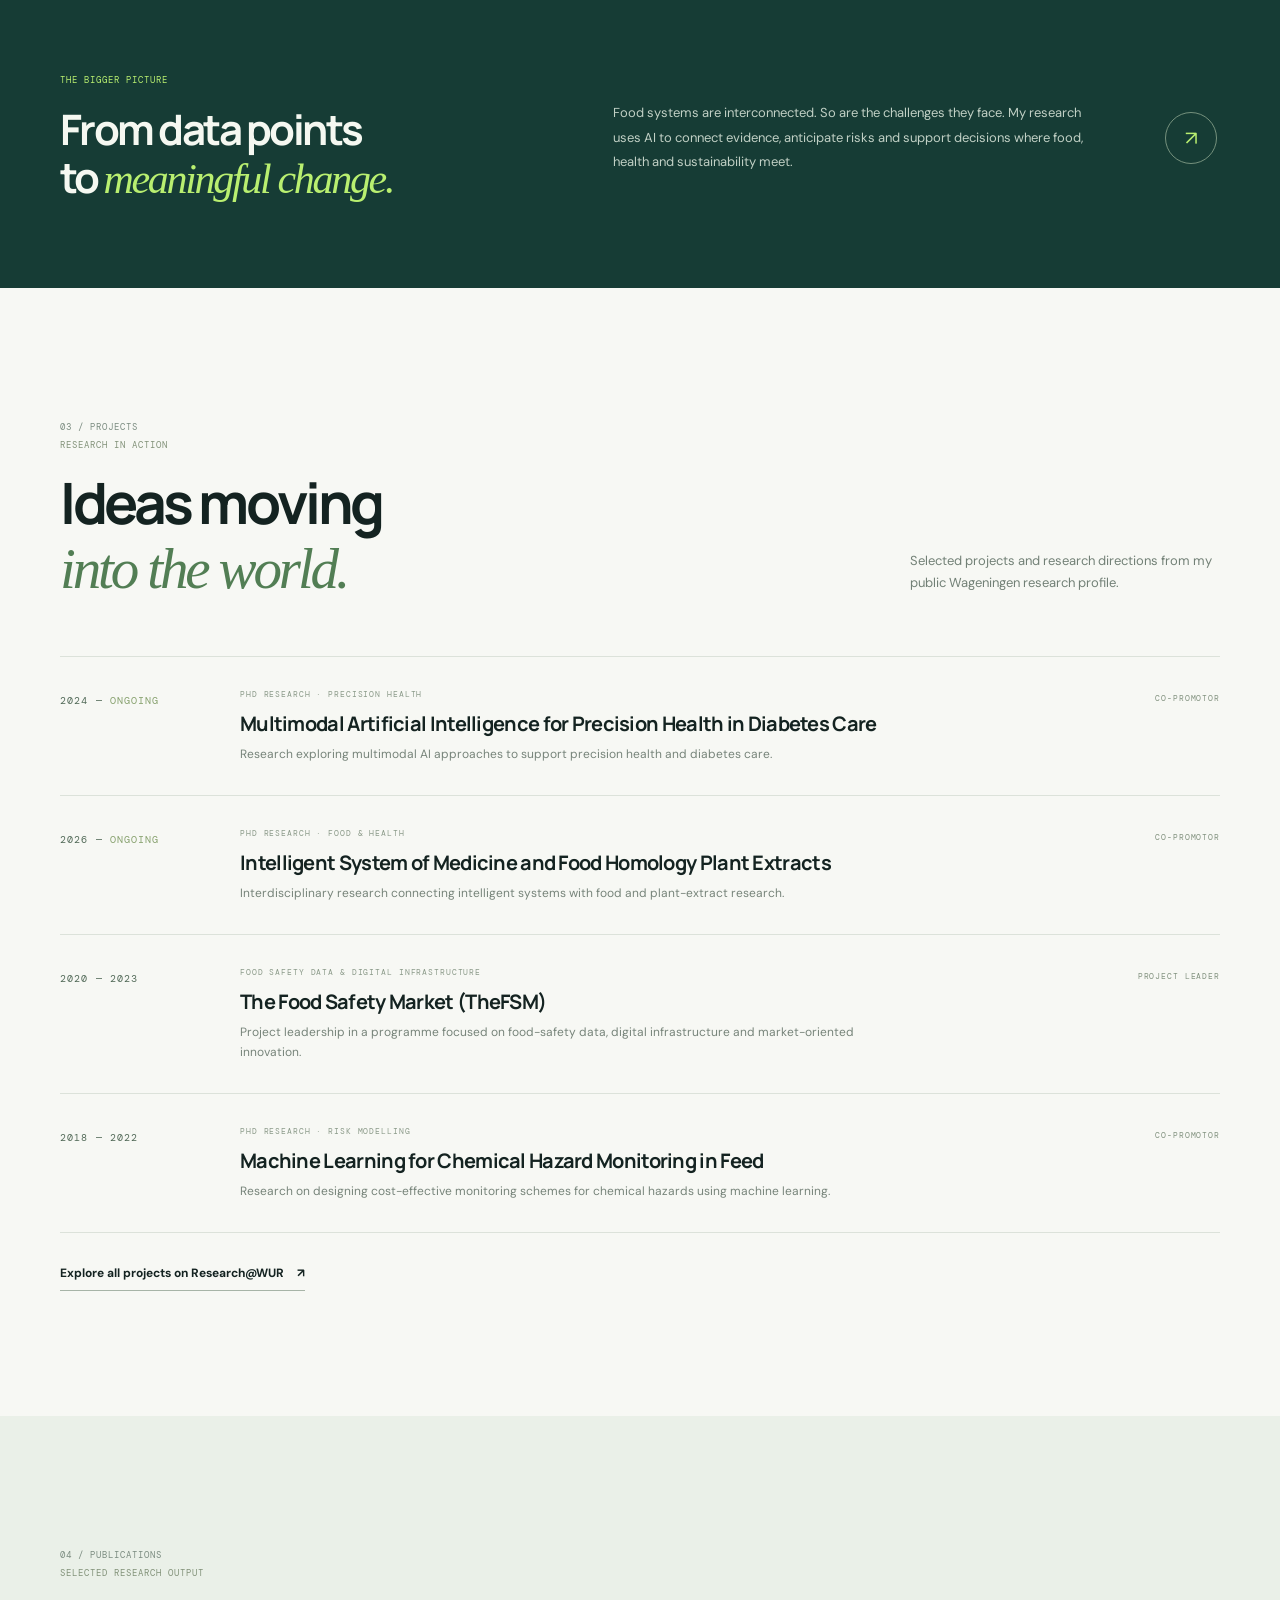
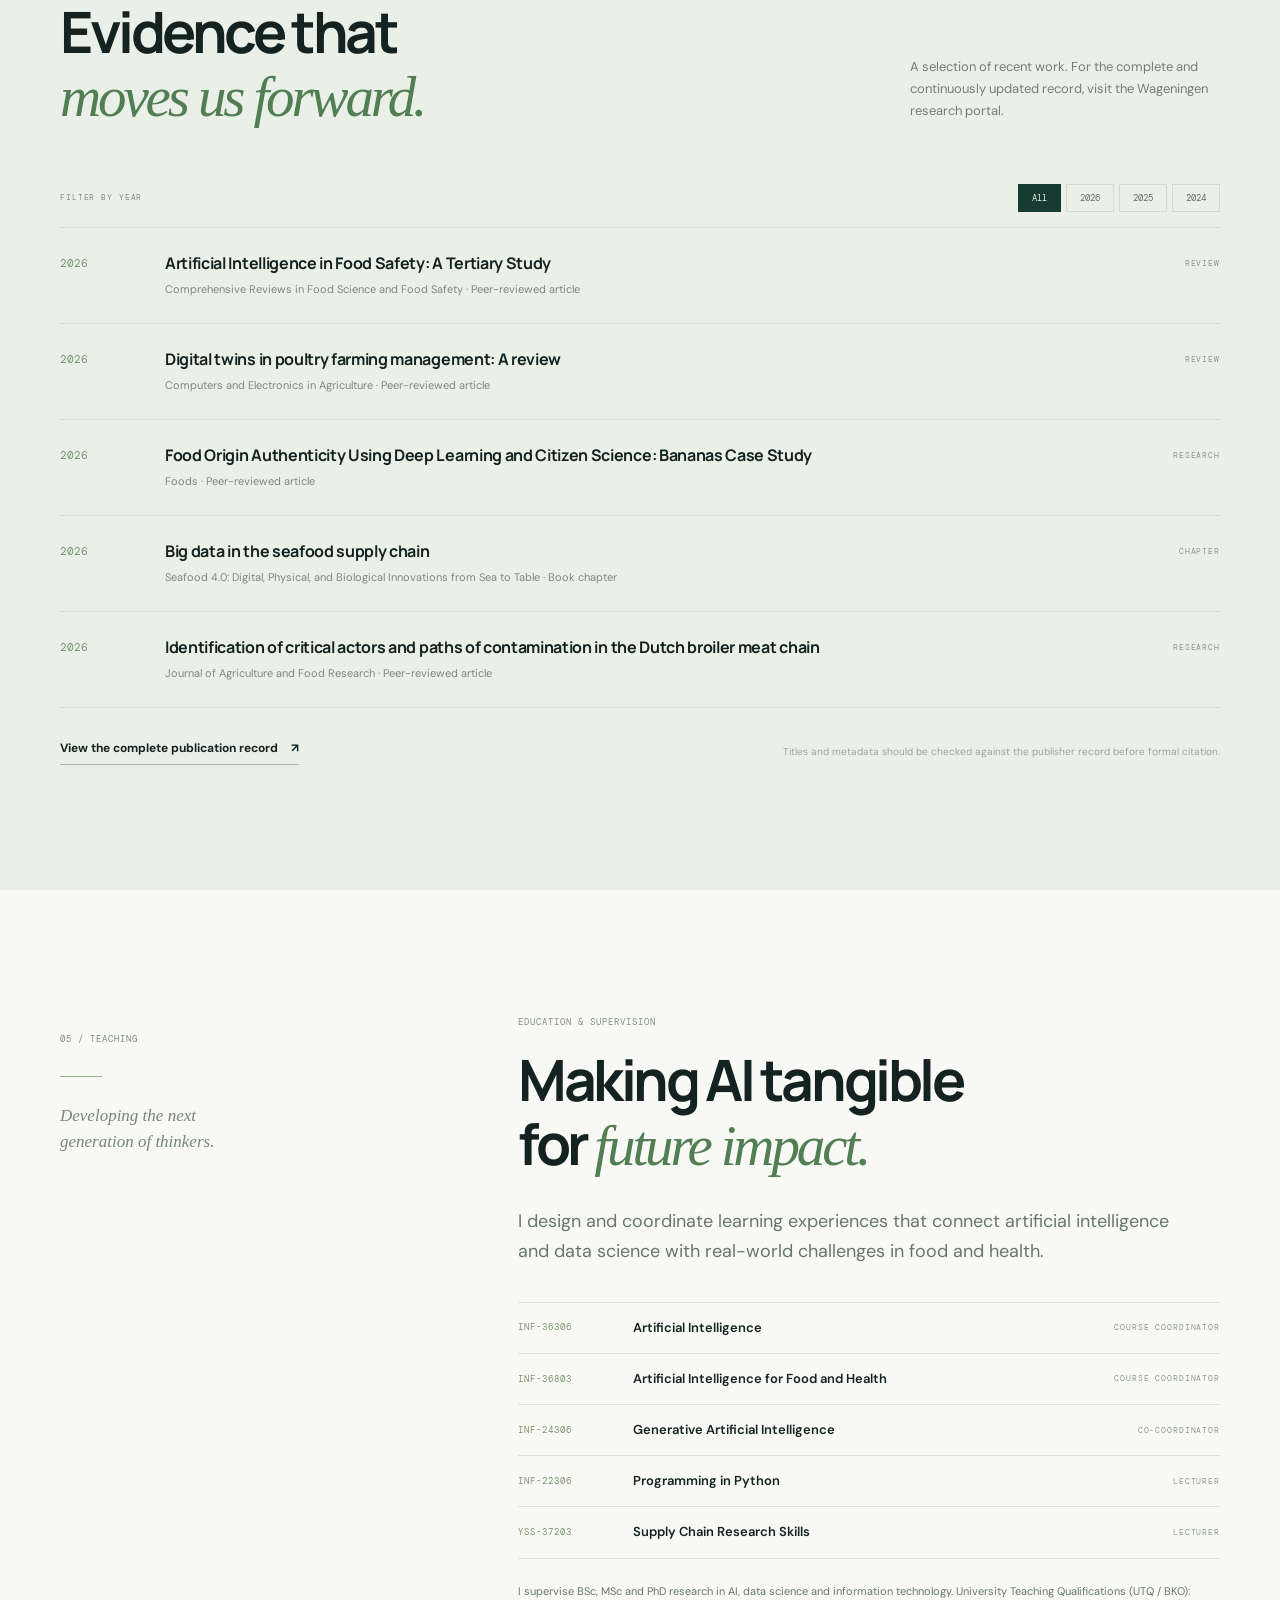
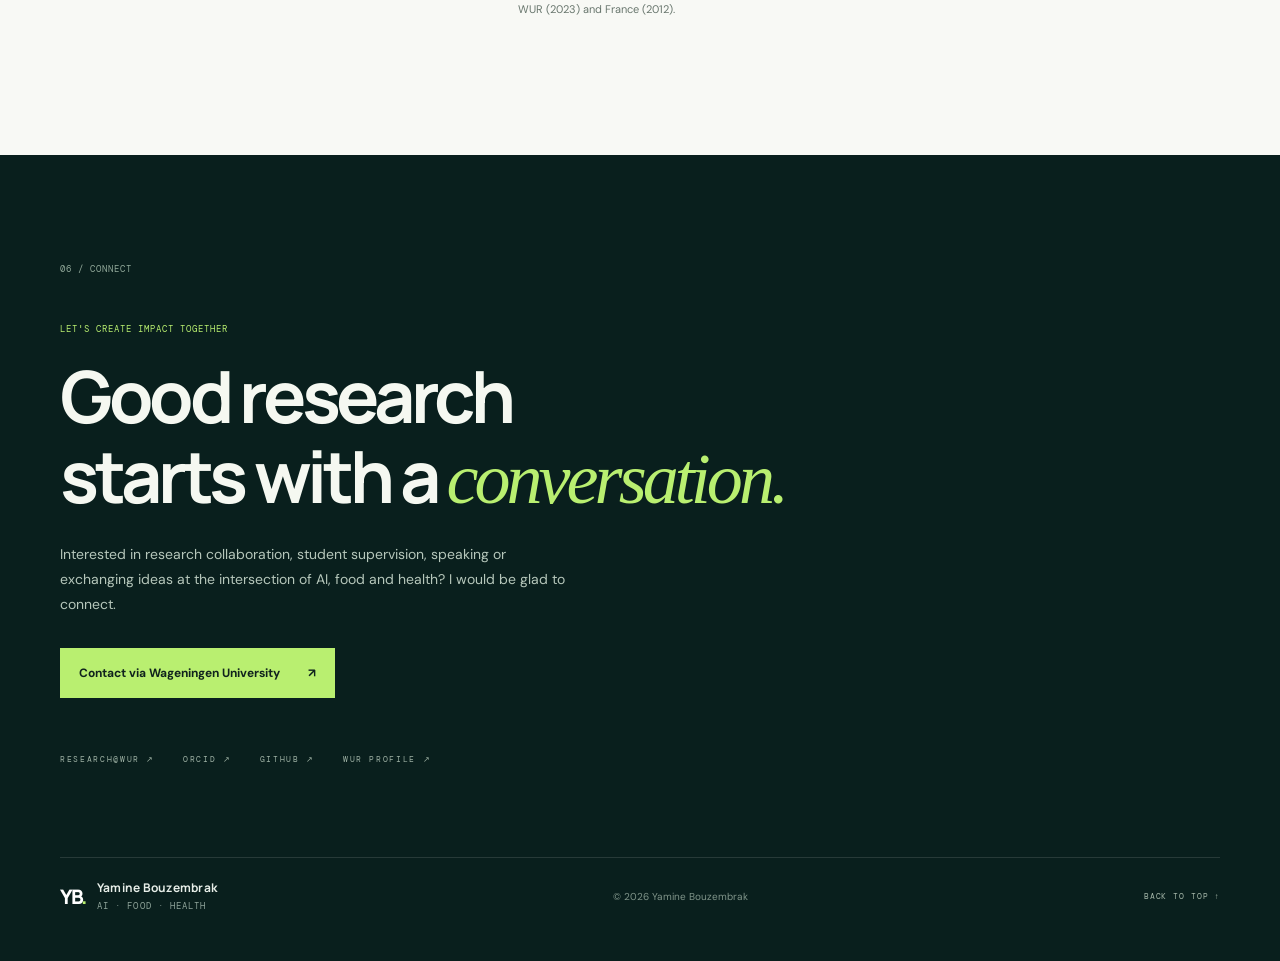
==== commit 0d56e451: "Add files via upload" ====
--- a/index.html
+++ b/index.html
@@ -1,360 +1,198 @@
-<!DOCTYPE html>
+<!doctype html>
 <html lang="en">
 <head>
-  <meta charset="UTF-8" />
-  <meta name="viewport" content="width=device-width, initial-scale=1.0" />
-  <title>Yamine Bouzembrak, PhD — Associate Professor | Wageningen University &amp; Research</title>
-  <meta name="description" content="Yamine Bouzembrak, PhD is an Associate Professor in the Information Technology (INF) group at Wageningen University & Research (WUR), specializing in Artificial Intelligence, Food Safety, Food Fraud, Generative AI, Digital Twins, and AI for Health." />
-  <meta name="keywords" content="Yamine Bouzembrak, Wageningen University, WUR, Artificial Intelligence, Food Safety, Food Fraud, Generative AI, RAG, Bayesian Networks, Digital Twins, AI for Health, Glycemic Control" />
-  <meta name="author" content="Yamine Bouzembrak" />
-  <link rel="canonical" href="https://yamine15.github.io/" />
-
-  <!-- OpenGraph Metadata -->
-  <meta property="og:title" content="Yamine Bouzembrak, PhD — Associate Professor | Wageningen University &amp; Research" />
-  <meta property="og:description" content="Associate Professor in the Information Technology (INF) group at Wageningen University & Research specializing in AI for Food Safety, Food Fraud, Supply Chain Integrity, and Health." />
-  <meta property="og:type" content="profile" />
-  <meta property="og:url" content="https://yamine15.github.io/" />
-  <meta property="og:image" content="https://yamine15.github.io/photo.jpg" />
-
-  <!-- Schema.org Person Structured Data for Google Knowledge Graph -->
+  <meta charset="utf-8">
+  <meta name="viewport" content="width=device-width, initial-scale=1">
+  <meta name="theme-color" content="#081b1b">
+  <meta name="description" content="Yamine Bouzembrak, PhD — Associate Professor in Artificial Intelligence for Food and Health at Wageningen University & Research. Research in AI, food safety, food fraud, digital twins and precision health.">
+  <meta property="og:title" content="Yamine Bouzembrak, PhD — AI for Food & Health">
+  <meta property="og:description" content="Building intelligent systems for safer food, healthier lives and more resilient food systems.">
+  <meta property="og:type" content="website">
+  <title>Yamine Bouzembrak, PhD — AI for Food & Health</title>
+  <link rel="preconnect" href="https://fonts.googleapis.com">
+  <link rel="preconnect" href="https://fonts.gstatic.com" crossorigin>
+  <link href="https://fonts.googleapis.com/css2?family=DM+Mono:wght@400;500&family=DM+Sans:wght@400;500;600;700&family=Manrope:wght@400;500;600;700;800&display=swap" rel="stylesheet">
+  <link rel="stylesheet" href="styles.css">
   <script type="application/ld+json">
   {
-    "@context": "https://schema.org",
-    "@type": "Person",
-    "name": "Yamine Bouzembrak",
-    "honorificSuffix": "PhD",
-    "jobTitle": "Associate Professor",
-    "worksFor": {
-      "@type": "Organization",
-      "name": "Information Technology Group, Wageningen University & Research",
-      "parentOrganization": {
-        "@type": "Organization",
-        "name": "Wageningen University & Research",
-        "url": "https://www.wur.nl/"
-      }
-    },
-    "affiliation": {
-      "@type": "Organization",
-      "name": "Wageningen University & Research",
-      "url": "https://www.wur.nl/",
-      "department": {
-        "@type": "Organization",
-        "name": "Information Technology Group"
-      }
-    },
-    "address": {
-      "@type": "PostalAddress",
-      "addressLocality": "Wageningen",
-      "addressCountry": "NL"
-    },
-    "url": "https://yamine15.github.io/",
-    "image": "https://yamine15.github.io/photo.jpg",
-    "alumniOf": [
-      {
-        "@type": "CollegeOrUniversity",
-        "name": "Artois University"
-      },
-    ],
-    "knowsAbout": [
-      "Artificial Intelligence",
-      "Food Safety",
-      "Food Fraud",
-      "Generative Artificial Intelligence",
-      "Retrieval-Augmented Generation",
-      "Bayesian Networks",
-      "Digital Twins",
-      "AI for Health",
-      "Glycemic Control",
-      "Supply Chain Integrity"
-    ],
-    "sameAs": [
-      "https://www.wur.nl/en/persons/y-yamine-bouzembrak-phd",
-      "https://research.wur.nl/en/persons/yamine-bouzembrak",
-      "https://scholar.google.com/citations?user=n7JQEe4AAAAJ",
+    "@context":"https://schema.org",
+    "@type":"Person",
+    "name":"Yamine Bouzembrak",
+    "honorificSuffix":"PhD",
+    "jobTitle":"Associate Professor in Artificial Intelligence for Food and Health",
+    "worksFor":{"@type":"CollegeOrUniversity","name":"Wageningen University & Research","url":"https://www.wur.nl/"},
+    "url":"https://yamine15.github.io/",
+    "sameAs":[
+      "https://research.wur.nl/en/persons/yamine-bouzembrak/",
       "https://orcid.org/0000-0001-8028-0847",
       "https://github.com/yamine15"
-    ]
+    ],
+    "knowsAbout":["Artificial Intelligence","Food Safety","Food Fraud","Generative AI","Digital Twins","Precision Health","Machine Learning"]
   }
   </script>
-
-  <style>
-    :root {
-      --bg: #ffffff;
-      --surface: #f8fafc;
-      --text: #0f172a;
-      --muted: #475569;
-      --accent: #0f5132;
-      --accent-hover: #0a3622;
-      --border: #e2e8f0;
-      --tag-bg: #f1f5f9;
-    }
-
-    * {
-      box-sizing: border-box;
-      margin: 0;
-      padding: 0;
-    }
-
-    body {
-      font-family: -apple-system, BlinkMacSystemFont, "Segoe UI", Roboto, Helvetica, Arial, sans-serif;
-      background-color: var(--bg);
-      color: var(--text);
-      line-height: 1.65;
-      max-width: 820px;
-      margin: 0 auto;
-      padding: 3rem 1.5rem;
-    }
-
-    header {
-      display: flex;
-      flex-direction: column;
-      align-items: center;
-      text-align: center;
-      padding-bottom: 2rem;
-      border-bottom: 1px solid var(--border);
-      margin-bottom: 2.25rem;
-    }
-
-    .avatar {
-      width: 140px;
-      height: 140px;
-      border-radius: 50%;
-      object-fit: cover;
-      border: 3px solid var(--border);
-      margin-bottom: 1.25rem;
-    }
-
-    h1 {
-      font-size: 1.95rem;
-      font-weight: 700;
-      letter-spacing: -0.02em;
-      margin-bottom: 0.3rem;
-    }
-
-    .subtitle {
-      font-size: 1.05rem;
-      color: var(--muted);
-      margin-bottom: 1.25rem;
-    }
-
-    .links {
-      display: flex;
-      flex-wrap: wrap;
-      justify-content: center;
-      gap: 0.6rem;
-    }
-
-    .links a {
-      text-decoration: none;
-      color: var(--accent);
-      background: var(--surface);
-      border: 1px solid var(--border);
-      padding: 0.4rem 0.85rem;
-      border-radius: 6px;
-      font-size: 0.9rem;
-      font-weight: 500;
-      transition: all 0.15s ease;
-    }
-
-    .links a:hover {
-      background: var(--accent);
-      color: #ffffff;
-      border-color: var(--accent);
-    }
-
-    section {
-      margin-bottom: 2.25rem;
-    }
-
-    h2 {
-      font-size: 1.3rem;
-      font-weight: 700;
-      color: var(--text);
-      border-bottom: 2px solid var(--border);
-      padding-bottom: 0.4rem;
-      margin-bottom: 1rem;
-    }
-
-    p {
-      margin-bottom: 0.95rem;
-      color: var(--text);
-    }
-
-    p a {
-      color: var(--accent);
-      text-decoration: underline;
-    }
-
-    .tags {
-      display: flex;
-      flex-wrap: wrap;
-      gap: 0.5rem;
-      margin-bottom: 1rem;
-    }
-
-    .tag {
-      background: var(--tag-bg);
-      color: var(--text);
-      padding: 0.3rem 0.75rem;
-      border-radius: 999px;
-      font-size: 0.85rem;
-      font-weight: 500;
-    }
-
-    ul.clean-list {
-      list-style: none;
-      display: flex;
-      flex-direction: column;
-      gap: 0.85rem;
-    }
-
-    ul.clean-list li {
-      padding-left: 1rem;
-      border-left: 3px solid var(--accent);
-    }
-
-    .pub-venue {
-      color: var(--muted);
-      font-size: 0.92rem;
-    }
-
-    footer {
-      margin-top: 3rem;
-      padding-top: 1.5rem;
-      border-top: 1px solid var(--border);
-      text-align: center;
-      font-size: 0.88rem;
-      color: var(--muted);
-    }
-  </style>
 </head>
 <body>
-
-  <header>
-    <img
-      src="photo.jpg"
-      alt="Yamine Bouzembrak, PhD — Associate Professor at Wageningen University &amp; Research"
-      width="140"
-      height="140"
-      class="avatar"
-    />
-    <h1>Yamine Bouzembrak, PhD</h1>
-    <p class="subtitle">Associate Professor · Information Technology Group<br>Wageningen University &amp; Research · Wageningen, Netherlands</p>
-
-    <nav class="links" aria-label="Academic and Professional Profiles">
-      <a href="https://www.wur.nl/en/persons/y-yamine-bouzembrak-phd" target="_blank" rel="noopener">WUR Profile</a>
-      <a href="https://research.wur.nl/en/persons/yamine-bouzembrak" target="_blank" rel="noopener">Research@WUR</a>
-      <a href="https://scholar.google.com/citations?user=n7JQEe4AAAAJ" target="_blank" rel="noopener">Google Scholar</a>
-      <a href="https://orcid.org/0000-0001-8028-0847" target="_blank" rel="noopener">ORCID</a>
-      <a href="https://www.researchgate.net/profile/Yamine-Bouzembrak" target="_blank" rel="noopener">ResearchGate</a>
-      <a href="https://www.linkedin.com/in/yamine-bouzembrak" target="_blank" rel="noopener">LinkedIn</a>
-      <a href="https://github.com/yamine15" target="_blank" rel="noopener">GitHub</a>
+  <div class="progress" id="progress"></div>
+  <header class="site-header" id="top">
+    <a class="brand" href="#top" aria-label="Yamine Bouzembrak home">
+      <span class="brand-mark">YB<span>.</span></span>
+      <span class="brand-name">Yamine Bouzembrak<small>RESEARCH · AI · FOOD & HEALTH</small></span>
+    </a>
+    <button class="menu-toggle" id="menuToggle" aria-label="Open navigation" aria-expanded="false"><span></span><span></span></button>
+    <nav class="nav" id="nav">
+      <a href="#about">About</a><a href="#research">Research</a><a href="#projects">Projects</a><a href="#publications">Publications</a><a href="#teaching">Teaching</a>
+      <a class="nav-contact" href="#contact">Get in touch <span>↗</span></a>
     </nav>
   </header>
 
   <main>
-    <section id="about">
-      <h2>About</h2>
-      <p>
-        I am an Associate Professor and researcher in the <strong>Information Technology (INF) group</strong> at <strong>Wageningen University &amp; Research (WUR)</strong>. My research bridges fundamental computer science and applied life sciences, developing Artificial Intelligence (AI), Machine Learning, Generative AI, and Retrieval-Augmented Generation (RAG) methods to safeguard global food systems and improve human health.
-      </p>
-      <p>
-        Across European and international consortia (including HOLiFOOD, ECO-READY, EFRA, and ISMF), I design predictive intelligence systems, digital twins, and explainable AI pipelines to detect food fraud, anticipate food safety hazards, verify food authenticity, and support personalized clinical decision-making such as glycemic control in Type 2 diabetes. Alongside my research, I coordinate and teach BSc and MSc courses in Artificial Intelligence, Generative AI, and Python programming at WUR.
-      </p>
+    <section class="hero dark-section">
+      <div class="hero-grid"></div>
+      <div class="hero-orb orb-one"></div><div class="hero-orb orb-two"></div>
+      <div class="container hero-inner">
+        <div class="hero-copy reveal">
+          <div class="eyebrow"><span class="eyebrow-dot"></span> WAGENINGEN UNIVERSITY & RESEARCH <i>·</i> THE NETHERLANDS</div>
+          <p class="hero-kicker">ASSOCIATE PROFESSOR · ARTIFICIAL INTELLIGENCE</p>
+          <h1>Intelligence for<br><em>better food</em> &amp;<br>healthier lives<span class="green-dot">.</span></h1>
+          <p class="hero-intro">I develop AI and data-driven systems that help safeguard food, strengthen supply chains and support better health decisions.</p>
+          <div class="hero-actions">
+            <a class="button button-primary" href="#research">Explore my research <span>↘</span></a>
+            <a class="text-link light-link" href="https://research.wur.nl/en/persons/yamine-bouzembrak/" target="_blank" rel="noreferrer">Academic profile <span>↗</span></a>
+          </div>
+          <div class="hero-meta"><span><b>01</b> / RESEARCH</span><span><b>02</b> / INNOVATION</span><span><b>03</b> / EDUCATION</span></div>
+        </div>
+        <div class="hero-visual reveal" aria-label="Abstract network visualization representing connected food and health systems">
+          <div class="visual-label label-top">CONNECTED INTELLIGENCE <span>● LIVE SYSTEMS</span></div>
+          <svg class="network-art" viewBox="0 0 600 570" role="img" aria-label="Abstract interconnected data network">
+            <defs>
+              <radialGradient id="core" cx="50%" cy="50%" r="50%"><stop offset="0" stop-color="#b5f36b" stop-opacity=".42"/><stop offset="1" stop-color="#b5f36b" stop-opacity="0"/></radialGradient>
+              <linearGradient id="line" x1="0" y1="0" x2="1" y2="1"><stop stop-color="#b5f36b" stop-opacity=".8"/><stop offset="1" stop-color="#48a99b" stop-opacity=".12"/></linearGradient>
+            </defs>
+            <circle cx="300" cy="280" r="210" fill="url(#core)"/>
+            <g fill="none" stroke="url(#line)" stroke-width="1.2">
+              <path d="M300 280 128 126 220 65 382 92 492 204 452 394 302 484 118 390 128 126"/>
+              <path d="M300 280 220 65M300 280 382 92M300 280 492 204M300 280 452 394M300 280 302 484M300 280 118 390M128 126 382 92 452 394 118 390 128 126"/>
+              <path d="M128 126 300 280 492 204M220 65 452 394M382 92 118 390M128 126 302 484"/>
+              <circle cx="300" cy="280" r="115" stroke-dasharray="3 9" opacity=".65"/>
+              <circle cx="300" cy="280" r="175" stroke-dasharray="2 11" opacity=".4"/>
+            </g>
+            <g fill="#b5f36b">
+              <circle cx="300" cy="280" r="7"/><circle cx="128" cy="126" r="5"/><circle cx="220" cy="65" r="4"/><circle cx="382" cy="92" r="5"/><circle cx="492" cy="204" r="4"/><circle cx="452" cy="394" r="5"/><circle cx="302" cy="484" r="4"/><circle cx="118" cy="390" r="5"/>
+            </g>
+            <g fill="#eaf4e6" font-family="DM Mono" font-size="10" letter-spacing="1.2">
+              <text x="82" y="111">FOOD SYSTEMS</text><text x="395" y="78">MACHINE LEARNING</text><text x="458" y="427">PRECISION HEALTH</text><text x="65" y="423">TRUST &amp; SAFETY</text>
+            </g>
+            <circle cx="300" cy="280" r="48" fill="#0b2422" stroke="#b5f36b" stroke-opacity=".75"/>
+            <text x="300" y="274" fill="#b5f36b" text-anchor="middle" font-family="Manrope" font-size="25" font-weight="800">AI</text>
+            <text x="300" y="294" fill="#eaf4e6" text-anchor="middle" font-family="DM Mono" font-size="8" letter-spacing="1.5">FOR IMPACT</text>
+          </svg>
+          <div class="visual-caption"><span class="caption-line"></span><span>FROM COMPLEX DATA<br>TO REAL-WORLD IMPACT</span></div>
+          <div class="visual-index">WUR <b>·</b> INF</div>
+        </div>
+        <div class="hero-bottom-note"><span>SCROLL TO DISCOVER</span><span class="scroll-line"></span></div>
+      </div>
     </section>
 
-    <section id="research-areas">
-      <h2>Research Areas</h2>
-      <div class="tags">
-        <span class="tag">Artificial Intelligence</span>
-        <span class="tag">Food Safety</span>
-        <span class="tag">Food Fraud &amp; Authenticity</span>
-        <span class="tag">Generative AI &amp; RAG</span>
-        <span class="tag">Bayesian Networks</span>
-        <span class="tag">Digital Twins</span>
-        <span class="tag">AI for Health</span>
-        <span class="tag">Supply Chain Integrity</span>
+    <section class="intro-strip">
+      <div class="container strip-inner">
+        <p>RESEARCH AT THE INTERSECTION OF</p>
+        <div class="strip-topics"><span>ARTIFICIAL INTELLIGENCE</span><i>✳</i><span>FOOD INTEGRITY</span><i>✳</i><span>PUBLIC HEALTH</span><i>✳</i><span>SUSTAINABILITY</span></div>
       </div>
-      <ul class="clean-list">
-        <li>
-          <strong>AI for Food Safety &amp; Food Fraud:</strong> Early-warning systems, food fraud vulnerability assessment (FFVA), anomaly detection, and supply chain integrity using Bayesian Networks, LightGBM, and graph modeling.
-        </li>
-        <li>
-          <strong>Generative AI, LLMs &amp; Autonomous Agents:</strong> Retrieval-Augmented Generation (RAG) with human-in-the-loop explainability for regulatory intelligence, food authenticity, and multi-agent scientific discovery pipelines.
-        </li>
-        <li>
-          <strong>Precision Sensing &amp; Computer Vision:</strong> Deep learning (CNNs, U-Nets, Vision Transformers) and citizen science approaches fusing smartphone, hyperspectral, drone, and satellite data for food origin and quality verification.
-        </li>
-        <li>
-          <strong>Digital Twins &amp; System-of-Systems Modeling:</strong> Predictive digital twins for agri-food production systems, poultry farming management, and resilient supply chains.
-        </li>
-        <li>
-          <strong>AI for Food &amp; Health:</strong> Machine learning and clinical decision-support models for personalized nutrition, glycemic control in Type 2 diabetes, and vulnerable population risk guidance.
-        </li>
-      </ul>
     </section>
 
-    <section id="publications">
-      <h2>Selected Publications</h2>
-      <p>
-        Full publication list, datasets, and citation metrics are available on
-        <a href="https://scholar.google.com/citations?user=n7JQEe4AAAAJ" target="_blank" rel="noopener">Google Scholar</a>
-        and <a href="https://orcid.org/0000-0001-8028-0847" target="_blank" rel="noopener">ORCID</a>.
-      </p>
-      <ul class="clean-list">
-        <li>
-          <strong>Artificial Intelligence in Food Safety: A Tertiary Study</strong><br>
-          <span class="pub-venue"><em>Comprehensive Reviews in Food Science and Food Safety</em> (2026)</span><br>
-          Synthesizes review-level evidence, methodological benchmarks, and data quality challenges across AI applications in food safety hazard detection.
-        </li>
-        <li>
-          <strong>Digital twins in poultry farming management: A review</strong><br>
-          <span class="pub-venue"><em>Computers and Electronics in Agriculture</em> (2026)</span><br>
-          Reviews real-time sensor integration, predictive modeling, and decision-support architectures for livestock health and production efficiency.
-        </li>
-        <li>
-          <strong>Food Origin Authenticity Using Deep Learning and Citizen Science: Bananas Case Study</strong><br>
-          <span class="pub-venue"><em>Foods</em> (2026)</span><br>
-          Demonstrates scalable food origin verification combining convolutional neural networks with crowdsourced smartphone imagery.
-        </li>
-        <li>
-          <strong>Data-Driven Food Fraud Vulnerability Assessment Across Multi-Commodity Supply Chains</strong><br>
-          <span class="pub-venue"><em>Manuscript</em> (2026)</span><br>
-          Integrates gradient boosting (LightGBM), Failure Modes and Effects Analysis (FMEA), and Routine Activity Theory across 1,120 empirical food fraud incidents.
-        </li>
-        <li>
-          <strong>Recent Advances in Artificial Intelligence for Glycemic Control in Type 2 Diabetes: A Systematic Literature Review</strong><br>
-          <span class="pub-venue"><em>Manuscript</em> (2026)</span><br>
-          Evaluates machine learning and deep learning models for blood glucose prediction, insulin dosing, and personalized dietary intervention.
-        </li>
-      </ul>
+    <section class="section about-section" id="about">
+      <div class="container two-col">
+        <div class="section-side reveal"><span class="section-number">01 / ABOUT</span><div class="side-rule"></div><p class="side-note">Research with purpose.<br>Technology with impact.</p></div>
+        <div class="section-main reveal">
+          <p class="overline">WHO I AM</p>
+          <h2>Bridging computer science<br>and <em>life sciences.</em></h2>
+          <p class="lead">I am an Associate Professor in Artificial Intelligence for Food and Health at Wageningen University &amp; Research, within the Information Technology group.</p>
+          <p>My work brings together artificial intelligence, machine learning and systems thinking to address complex challenges across food safety, food quality, public health and sustainable food systems. I develop intelligent models for risk assessment, food fraud detection, disease prediction and decision-making across the food chain.</p>
+          <p>Working with international research partners, I aim to turn advanced data methods into practical tools that help create safer, healthier and more resilient systems.</p>
+          <div class="about-links"><a class="text-link" href="https://www.wur.nl/en/persons/y-yamine-bouzembrak-phd" target="_blank" rel="noreferrer">Wageningen profile <span>↗</span></a><a class="text-link" href="https://orcid.org/0000-0001-8028-0847" target="_blank" rel="noreferrer">ORCID <span>↗</span></a></div>
+        </div>
+      </div>
     </section>
 
-    <section id="teaching">
-      <h2>Teaching &amp; Supervision</h2>
-      <p>
-        At Wageningen University &amp; Research, I design and coordinate experiential, Problem-Based Learning (PBL) courses connecting data science with real-world food and health challenges. I hold University Teaching Qualifications (UTQ / BKO) from both WUR (2023) and France (2012), and supervise BSc, MSc, and PhD theses in AI, Data Science, and Information Technology.
-      </p>
-      <ul class="clean-list">
-        <li><strong>INF-36306 — Artificial Intelligence</strong> (Course Coordinator)</li>
-        <li><strong>INF-36803 — Artificial Intelligence for Food and Health</strong> (Course Coordinator)</li>
-        <li><strong>INF-24306 — Generative Artificial Intelligence</strong> (Co-coordinator)</li>
-        <li><strong>INF-22306 — Programming in Python</strong> (Lecturer)</li>
-        <li><strong>YSS-37203 — Supply Chain Research Skills</strong> (Lecturer)</li>
-      </ul>
+    <section class="section research-section" id="research">
+      <div class="container">
+        <div class="section-heading reveal"><div><span class="section-number">02 / RESEARCH</span><p class="overline">AREAS OF EXPLORATION</p><h2>Five lenses.<br><em>One connected mission.</em></h2></div><p class="heading-aside">I work across disciplines to build intelligent, explainable and actionable solutions for the food and health domains.</p></div>
+        <div class="research-grid">
+          <article class="research-card research-feature reveal"><span class="card-index">01</span><div class="research-icon">◈</div><h3>AI for food safety<br>&amp; food fraud</h3><p>Early-warning systems, vulnerability assessment, anomaly detection and supply-chain integrity using machine learning, Bayesian networks and graph approaches.</p><div class="tag-row"><span>Risk modelling</span><span>Explainable AI</span><span>Traceability</span></div><span class="card-arrow">↗</span></article>
+          <article class="research-card reveal"><span class="card-index">02</span><div class="research-icon">✳</div><h3>Generative AI<br>&amp; intelligent agents</h3><p>LLMs, retrieval-augmented generation and human-in-the-loop systems for regulatory intelligence, scientific discovery and trustworthy decision support.</p><div class="tag-row"><span>LLMs</span><span>RAG</span><span>Agents</span></div><span class="card-arrow">↗</span></article>
+          <article class="research-card reveal"><span class="card-index">03</span><div class="research-icon">⌁</div><h3>Precision sensing<br>&amp; computer vision</h3><p>Deep learning and multimodal sensing that combine smartphone, hyperspectral, drone and satellite data for food origin and quality verification.</p><div class="tag-row"><span>Computer vision</span><span>Multimodal AI</span></div><span class="card-arrow">↗</span></article>
+          <article class="research-card reveal"><span class="card-index">04</span><div class="research-icon">⎔</div><h3>Digital twins<br>&amp; system modelling</h3><p>Predictive digital twins and system-of-systems approaches for agri-food production, livestock management and resilient supply chains.</p><div class="tag-row"><span>Digital twins</span><span>Predictive systems</span></div><span class="card-arrow">↗</span></article>
+          <article class="research-card reveal"><span class="card-index">05</span><div class="research-icon">♡</div><h3>AI for food<br>&amp; health</h3><p>Machine learning and clinical decision-support models for personalized nutrition, glycemic control and health-related risk guidance.</p><div class="tag-row"><span>Precision health</span><span>Decision support</span></div><span class="card-arrow">↗</span></article>
+        </div>
+      </div>
     </section>
 
-    <section id="education">
-      <h2>Education</h2>
-      <ul class="clean-list">
-        <li><strong>PhD</strong> — Artois University, France</li>
-      </ul>
+    <section class="impact-band dark-section">
+      <div class="container impact-inner reveal"><div><p class="overline">THE BIGGER PICTURE</p><h2>From data points<br>to <em>meaningful change.</em></h2></div><p>Food systems are interconnected. So are the challenges they face. My research uses AI to connect evidence, anticipate risks and support decisions where food, health and sustainability meet.</p><a class="round-link" href="https://research.wur.nl/en/persons/yamine-bouzembrak/" target="_blank" rel="noreferrer" aria-label="Explore research profile">↗</a></div>
+    </section>
+
+    <section class="section projects-section" id="projects">
+      <div class="container">
+        <div class="section-heading reveal"><div><span class="section-number">03 / PROJECTS</span><p class="overline">RESEARCH IN ACTION</p><h2>Ideas moving<br><em>into the world.</em></h2></div><p class="heading-aside">Selected projects and research directions from my public Wageningen research profile.</p></div>
+        <div class="project-list">
+          <article class="project-item reveal"><div class="project-year">2024 — <span>ONGOING</span></div><div class="project-content"><p class="project-type">PHD RESEARCH · PRECISION HEALTH</p><h3>Multimodal Artificial Intelligence for Precision Health in Diabetes Care</h3><p>Research exploring multimodal AI approaches to support precision health and diabetes care.</p></div><div class="project-role">CO-PROMOTOR</div></article>
+          <article class="project-item reveal"><div class="project-year">2026 — <span>ONGOING</span></div><div class="project-content"><p class="project-type">PHD RESEARCH · FOOD &amp; HEALTH</p><h3>Intelligent System of Medicine and Food Homology Plant Extracts</h3><p>Interdisciplinary research connecting intelligent systems with food and plant-extract research.</p></div><div class="project-role">CO-PROMOTOR</div></article>
+          <article class="project-item reveal"><div class="project-year">2020 — 2023</div><div class="project-content"><p class="project-type">FOOD SAFETY DATA &amp; DIGITAL INFRASTRUCTURE</p><h3>The Food Safety Market (TheFSM)</h3><p>Project leadership in a programme focused on food-safety data, digital infrastructure and market-oriented innovation.</p></div><div class="project-role">PROJECT LEADER</div></article>
+          <article class="project-item reveal"><div class="project-year">2018 — 2022</div><div class="project-content"><p class="project-type">PHD RESEARCH · RISK MODELLING</p><h3>Machine Learning for Chemical Hazard Monitoring in Feed</h3><p>Research on designing cost-effective monitoring schemes for chemical hazards using machine learning.</p></div><div class="project-role">CO-PROMOTOR</div></article>
+        </div>
+        <div class="section-footer-link"><a class="text-link" href="https://research.wur.nl/en/persons/yamine-bouzembrak/" target="_blank" rel="noreferrer">Explore all projects on Research@WUR <span>↗</span></a></div>
+      </div>
+    </section>
+
+    <section class="section publications-section" id="publications">
+      <div class="container">
+        <div class="section-heading reveal"><div><span class="section-number">04 / PUBLICATIONS</span><p class="overline">SELECTED RESEARCH OUTPUT</p><h2>Evidence that<br><em>moves us forward.</em></h2></div><p class="heading-aside">A selection of recent work. For the complete and continuously updated record, visit the Wageningen research portal.</p></div>
+        <div class="publication-toolbar reveal"><div class="filter-label">FILTER BY YEAR</div><div class="filter-buttons" role="group" aria-label="Filter publications by year"><button class="filter-btn active" data-filter="all">All</button><button class="filter-btn" data-filter="2026">2026</button><button class="filter-btn" data-filter="2025">2025</button><button class="filter-btn" data-filter="2024">2024</button></div></div>
+        <div class="publication-list" id="publicationList">
+          <article class="publication reveal" data-year="2026"><span class="pub-year">2026</span><div class="pub-main"><h3>Artificial Intelligence in Food Safety: A Tertiary Study</h3><p>Comprehensive Reviews in Food Science and Food Safety · Peer-reviewed article</p></div><span class="pub-type">REVIEW</span></article>
+          <article class="publication reveal" data-year="2026"><span class="pub-year">2026</span><div class="pub-main"><h3>Digital twins in poultry farming management: A review</h3><p>Computers and Electronics in Agriculture · Peer-reviewed article</p></div><span class="pub-type">REVIEW</span></article>
+          <article class="publication reveal" data-year="2026"><span class="pub-year">2026</span><div class="pub-main"><h3>Food Origin Authenticity Using Deep Learning and Citizen Science: Bananas Case Study</h3><p>Foods · Peer-reviewed article</p></div><span class="pub-type">RESEARCH</span></article>
+          <article class="publication reveal" data-year="2026"><span class="pub-year">2026</span><div class="pub-main"><h3>Big data in the seafood supply chain</h3><p>Seafood 4.0: Digital, Physical, and Biological Innovations from Sea to Table · Book chapter</p></div><span class="pub-type">CHAPTER</span></article>
+          <article class="publication reveal" data-year="2026"><span class="pub-year">2026</span><div class="pub-main"><h3>Identification of critical actors and paths of contamination in the Dutch broiler meat chain</h3><p>Journal of Agriculture and Food Research · Peer-reviewed article</p></div><span class="pub-type">RESEARCH</span></article>
+        </div>
+        <div class="section-footer-link"><a class="text-link" href="https://research.wur.nl/en/persons/yamine-bouzembrak/" target="_blank" rel="noreferrer">View the complete publication record <span>↗</span></a><span class="small-muted">Titles and metadata should be checked against the publisher record before formal citation.</span></div>
+      </div>
+    </section>
+
+    <section class="section teaching-section" id="teaching">
+      <div class="container two-col">
+        <div class="section-side reveal"><span class="section-number">05 / TEACHING</span><div class="side-rule"></div><p class="side-note">Developing the next<br>generation of thinkers.</p></div>
+        <div class="section-main reveal">
+          <p class="overline">EDUCATION &amp; SUPERVISION</p><h2>Making AI tangible<br>for <em>future impact.</em></h2>
+          <p class="lead">I design and coordinate learning experiences that connect artificial intelligence and data science with real-world challenges in food and health.</p>
+          <div class="course-list">
+            <div><span>INF-36306</span><b>Artificial Intelligence</b><small>COURSE COORDINATOR</small></div>
+            <div><span>INF-36803</span><b>Artificial Intelligence for Food and Health</b><small>COURSE COORDINATOR</small></div>
+            <div><span>INF-24306</span><b>Generative Artificial Intelligence</b><small>CO-COORDINATOR</small></div>
+            <div><span>INF-22306</span><b>Programming in Python</b><small>LECTURER</small></div>
+            <div><span>YSS-37203</span><b>Supply Chain Research Skills</b><small>LECTURER</small></div>
+          </div>
+          <p class="teaching-note">I supervise BSc, MSc and PhD research in AI, data science and information technology. University Teaching Qualifications (UTQ / BKO): WUR (2023) and France (2012).</p>
+        </div>
+      </div>
+    </section>
+
+    <section class="contact-section dark-section" id="contact">
+      <div class="container contact-inner reveal">
+        <span class="section-number">06 / CONNECT</span><p class="overline">LET'S CREATE IMPACT TOGETHER</p>
+        <h2>Good research<br>starts with a <em>conversation.</em></h2>
+        <p class="contact-intro">Interested in research collaboration, student supervision, speaking or exchanging ideas at the intersection of AI, food and health? I would be glad to connect.</p>
+        <a class="button button-primary" href="https://www.wur.nl/en/persons/y-yamine-bouzembrak-phd" target="_blank" rel="noreferrer">Contact via Wageningen University <span>↗</span></a>
+        <div class="social-links">
+          <a href="https://research.wur.nl/en/persons/yamine-bouzembrak/" target="_blank" rel="noreferrer">RESEARCH@WUR ↗</a>
+          <a href="https://orcid.org/0000-0001-8028-0847" target="_blank" rel="noreferrer">ORCID ↗</a>
+          <a href="https://github.com/yamine15" target="_blank" rel="noreferrer">GITHUB ↗</a>
+          <a href="https://www.wur.nl/en/persons/y-yamine-bouzembrak-phd" target="_blank" rel="noreferrer">WUR PROFILE ↗</a>
+        </div>
+      </div>
+      <footer class="container footer"><a class="brand footer-brand" href="#top"><span class="brand-mark">YB<span>.</span></span><span class="brand-name">Yamine Bouzembrak<small>AI · FOOD · HEALTH</small></span></a><span>© <span id="year"></span> Yamine Bouzembrak</span><a href="#top" class="back-top">BACK TO TOP ↑</a></footer>
     </section>
   </main>
-
-  <footer>
-    &copy; 2026 Yamine Bouzembrak · Wageningen University &amp; Research · Wageningen, Netherlands
-  </footer>
-
+  <script src="script.js"></script>
 </body>
 </html>
--- a/styles.css
+++ b/styles.css
@@ -0,0 +1,17 @@
+/* Yamine Bouzembrak — Hybrid Premium academic portfolio */
+:root{--ink:#142321;--muted:#65736e;--paper:#f5f6f1;--white:#fff;--forest:#0b2422;--forest2:#102f2c;--lime:#b9ef70;--mint:#dce9dc;--line:#dce2da;--mono:"DM Mono",monospace;--sans:"DM Sans",sans-serif;--display:"Manrope",sans-serif;--max:1160px}
+*{box-sizing:border-box}html{scroll-behavior:smooth;scroll-padding-top:90px}body{margin:0;background:var(--paper);color:var(--ink);font-family:var(--sans);font-size:15px;line-height:1.7;-webkit-font-smoothing:antialiased}a{color:inherit;text-decoration:none}.container{width:min(var(--max),calc(100% - 64px));margin:auto}.progress{position:fixed;z-index:1000;top:0;left:0;height:2px;width:0;background:var(--lime)}
+.site-header{height:82px;position:sticky;top:0;z-index:100;background:rgba(8,27,27,.94);backdrop-filter:blur(16px);display:flex;align-items:center;justify-content:space-between;padding:0 max(32px,calc((100vw - var(--max))/2));border-bottom:1px solid rgba(255,255,255,.08);color:#f6f8f2}.brand{display:flex;align-items:center;gap:12px}.brand-mark{font-family:var(--display);font-size:23px;font-weight:800;letter-spacing:-2px;color:#fff}.brand-mark span{color:var(--lime)}.brand-name{font-family:var(--display);font-size:12px;font-weight:700;line-height:1.2;letter-spacing:.02em}.brand-name small{display:block;margin-top:5px;font:9px var(--mono);letter-spacing:.12em;color:#8fa49a}.nav{display:flex;align-items:center;gap:30px}.nav>a{font-size:12px;color:#c5d0c9;transition:color .2s}.nav>a:hover{color:var(--lime)}.nav .nav-contact{border:1px solid rgba(185,239,112,.55);padding:10px 15px;color:var(--lime)}.nav-contact span{margin-left:12px}.menu-toggle{display:none;background:none;border:0}
+.dark-section{background:var(--forest);color:#f5f8f1;position:relative;overflow:hidden}.hero{min-height:710px;display:flex;align-items:center}.hero-grid{position:absolute;inset:0;background-image:linear-gradient(rgba(190,220,190,.035) 1px,transparent 1px),linear-gradient(90deg,rgba(190,220,190,.035) 1px,transparent 1px);background-size:62px 62px;mask-image:linear-gradient(90deg,black,transparent 85%)}.hero-orb{position:absolute;border-radius:50%;filter:blur(1px);pointer-events:none}.orb-one{width:430px;height:430px;right:5%;top:8%;background:radial-gradient(circle,rgba(68,147,115,.16),transparent 70%)}.orb-two{width:300px;height:300px;left:20%;bottom:-240px;background:radial-gradient(circle,rgba(185,239,112,.08),transparent 70%)}.hero-inner{position:relative;display:grid;grid-template-columns:1.04fr .96fr;align-items:center;gap:30px;padding:85px 0 105px}.eyebrow,.hero-kicker,.overline,.section-number,.hero-meta,.visual-label,.visual-caption,.visual-index,.filter-label,.pub-type,.project-type,.project-year,.project-role,.course-list span,.course-list small,.social-links,.footer .back-top{font-family:var(--mono);letter-spacing:.11em}.eyebrow{font-size:9px;color:#aabbb0;display:flex;align-items:center;gap:10px}.eyebrow i{font-style:normal;color:var(--lime)}.eyebrow-dot{width:6px;height:6px;background:var(--lime);border-radius:50%;box-shadow:0 0 14px var(--lime)}.hero-kicker{margin:55px 0 13px;font-size:10px;color:var(--lime)}h1,h2,h3,p{margin-top:0}h1{font:700 clamp(49px,6.1vw,78px)/1.04 var(--display);letter-spacing:-.065em;margin:0 0 25px}h1 em,h2 em{font-family:Georgia,serif;font-weight:400;color:var(--lime);letter-spacing:-.055em}.green-dot{color:var(--lime)}.hero-intro{max-width:465px;color:#b6c5bb;font-size:16px;line-height:1.8}.hero-actions{display:flex;align-items:center;gap:27px;margin-top:32px}.button{display:inline-flex;align-items:center;gap:28px;padding:15px 19px;font-size:12px;font-weight:700;transition:transform .2s,background .2s}.button:hover{transform:translateY(-3px)}.button-primary{background:var(--lime);color:#10231d}.button-primary:hover{background:#d0f69b}.text-link{font-size:12px;font-weight:700;border-bottom:1px solid #9aa99e;padding-bottom:6px}.text-link span{margin-left:10px}.light-link{color:#e4ece5;border-color:#597069}.hero-meta{display:flex;gap:25px;margin-top:75px;color:#71877c;font-size:8px}.hero-meta b{color:var(--lime);font-weight:400}.hero-visual{position:relative;min-height:500px;display:flex;align-items:center;justify-content:center}.network-art{width:min(100%,570px);overflow:visible;filter:drop-shadow(0 0 24px rgba(145,222,114,.08));animation:float 8s ease-in-out infinite}.visual-label{position:absolute;top:12px;left:7%;font-size:8px;color:#8fa49a}.visual-label span{color:var(--lime);margin-left:10px}.visual-caption{position:absolute;bottom:20px;left:10%;display:flex;align-items:center;gap:12px;font-size:8px;line-height:1.8;color:#9bad9f}.caption-line{width:30px;height:1px;background:var(--lime)}.visual-index{position:absolute;right:5%;bottom:25px;font-size:10px;color:#91a59a}.visual-index b{color:var(--lime)}.hero-bottom-note{position:absolute;bottom:25px;left:0;display:flex;align-items:center;gap:14px;color:#82968a;font:8px var(--mono);letter-spacing:.14em}.scroll-line{height:1px;width:50px;background:var(--lime)}
+.intro-strip{background:#e8eee5;border-bottom:1px solid #dce5da}.strip-inner{min-height:88px;display:flex;align-items:center;justify-content:space-between;gap:25px}.strip-inner>p{font:9px var(--mono);letter-spacing:.13em;color:#78877d;margin:0}.strip-topics{display:flex;align-items:center;gap:18px;font:9px var(--mono);letter-spacing:.1em;color:#334b40}.strip-topics i{font-style:normal;color:#7cae50}
+.section{padding:125px 0}.two-col{display:grid;grid-template-columns:.7fr 1.3fr;gap:80px}.section-side{padding-top:10px}.section-number{font-size:9px;color:#7b8c80}.side-rule{width:42px;height:1px;background:#9bb38d;margin:26px 0}.side-note{font:italic 17px/1.5 Georgia,serif;color:#77857b}.section-main{max-width:720px}.overline{font-size:9px;color:#829279;margin-bottom:18px}.section h2,.impact-band h2,.contact-section h2{font:700 clamp(38px,4.5vw,57px)/1.12 var(--display);letter-spacing:-.06em;margin:0 0 28px}.section h2 em{color:#527e54}.section-main p:not(.overline){color:#68766d;max-width:680px}.section-main .lead{font-size:18px;line-height:1.7;color:#35483d}.about-links{display:flex;gap:27px;margin-top:35px}.about-links .text-link{border-color:#9aab9c}
+.research-section{background:#edf1e9;padding-top:115px;padding-bottom:130px}.section-heading{display:flex;justify-content:space-between;align-items:end;gap:50px;margin-bottom:55px}.section-heading h2{margin-bottom:0}.heading-aside{max-width:310px;color:#728076;font-size:13px;margin:0 0 7px}.research-grid{display:grid;grid-template-columns:repeat(6,1fr);gap:14px}.research-card{grid-column:span 2;position:relative;min-height:320px;padding:27px;background:#fff;border:1px solid #e1e8df;transition:transform .25s,box-shadow .25s}.research-card:hover{transform:translateY(-5px);box-shadow:0 18px 45px rgba(28,58,40,.08)}.research-feature{grid-column:span 3;background:#102c28;color:#f5f8f1;border-color:#102c28}.research-card:nth-child(2){grid-column:span 3}.research-card:nth-child(4),.research-card:nth-child(5){grid-column:span 3}.card-index{position:absolute;top:25px;right:25px;font:10px var(--mono);color:#91a195}.research-feature .card-index{color:#9eb6a4}.research-icon{font-size:27px;color:#6c9e60;margin-bottom:35px}.research-feature .research-icon{color:var(--lime)}.research-card h3{font:700 21px/1.25 var(--display);letter-spacing:-.04em;margin-bottom:13px}.research-card p{font-size:12px;line-height:1.75;color:#718076;max-width:440px}.research-feature p{color:#b8c8bc}.tag-row{display:flex;flex-wrap:wrap;gap:7px;margin-top:20px}.tag-row span{font:8px var(--mono);padding:6px 8px;background:#edf3e9;color:#536d51}.research-feature .tag-row span{background:#1c4038;color:#c9e2b8}.card-arrow{position:absolute;bottom:25px;right:25px;color:#8eaa80;font-size:18px}
+.impact-band{padding:85px 0;background:#163c35}.impact-inner{display:grid;grid-template-columns:1fr 1fr 55px;align-items:center;gap:55px}.impact-band .overline{color:var(--lime)}.impact-band h2{font-size:42px;margin:0}.impact-band h2 em{color:var(--lime)}.impact-band p:not(.overline){color:#c1d0c5;font-size:13px;line-height:1.9;margin:0}.round-link{height:52px;width:52px;border:1px solid #75917d;border-radius:50%;display:grid;place-items:center;color:var(--lime);font-size:20px;transition:.2s}.round-link:hover{background:var(--lime);color:#163c35}
+.projects-section{background:#f7f8f4}.project-list{border-top:1px solid var(--line)}.project-item{display:grid;grid-template-columns:150px 1fr 130px;gap:30px;padding:31px 0;border-bottom:1px solid var(--line);align-items:start}.project-year{font-size:10px;color:#526a58;padding-top:4px}.project-year span{color:#87a16e}.project-type{font-size:8px;color:#8b9a89;margin-bottom:8px}.project-content h3{font:700 20px/1.35 var(--display);letter-spacing:-.035em;margin:0 0 7px}.project-content p:last-child{font-size:12px;color:#77847a;margin:0;max-width:670px}.project-role{font-size:8px;color:#82927f;text-align:right;padding-top:4px}.section-footer-link{display:flex;align-items:center;justify-content:space-between;margin-top:30px}.section-footer-link .text-link{border-color:#a7b4a7}.small-muted{font-size:10px;color:#9aa49b}
+.publications-section{background:#eaf0e8}.publication-toolbar{display:flex;align-items:center;justify-content:space-between;margin-bottom:15px}.filter-label{font-size:8px;color:#819083}.filter-buttons{display:flex;gap:5px}.filter-btn{background:transparent;border:1px solid #d1dbd0;padding:7px 13px;font:9px var(--mono);color:#617264;cursor:pointer}.filter-btn.active,.filter-btn:hover{background:#173b32;color:#e8f3e6;border-color:#173b32}.publication-list{border-top:1px solid #d3ddd1}.publication{display:grid;grid-template-columns:80px 1fr 90px;gap:25px;align-items:start;padding:24px 0;border-bottom:1px solid #d3ddd1}.publication.hidden{display:none}.pub-year{font:11px var(--mono);color:#79936e;padding-top:4px}.pub-main h3{font:700 16px/1.45 var(--display);letter-spacing:-.02em;margin:0 0 5px}.pub-main p{font-size:11px;color:#7b897e;margin:0}.pub-type{text-align:right;font-size:8px;color:#8b9a8a;padding-top:5px}
+.teaching-section{background:#f8f9f5}.course-list{border-top:1px solid var(--line);margin-top:35px}.course-list>div{display:grid;grid-template-columns:100px 1fr 145px;gap:15px;align-items:center;padding:14px 0;border-bottom:1px solid var(--line)}.course-list span{font-size:9px;color:#78936d}.course-list b{font-size:13px;font-weight:600}.course-list small{font-size:8px;color:#8b998d;text-align:right}.teaching-note{font-size:11px!important;margin-top:23px}
+.contact-section{padding:100px 0 25px;background:#091f1d}.contact-inner{padding-bottom:90px}.contact-section .section-number{color:#92a99a}.contact-section .overline{color:var(--lime);margin-top:42px}.contact-section h2{font-size:clamp(45px,6vw,72px);margin-bottom:22px}.contact-section h2 em{color:var(--lime)}.contact-intro{max-width:510px;color:#b6c7bb;font-size:14px;line-height:1.8;margin-bottom:30px}.social-links{display:flex;gap:28px;flex-wrap:wrap;margin-top:55px}.social-links a{font-size:8px;color:#9fb2a5;transition:color .2s}.social-links a:hover{color:var(--lime)}.footer{border-top:1px solid rgba(255,255,255,.12);padding:22px 0;display:flex;align-items:center;justify-content:space-between;color:#80958a;font-size:10px}.footer-brand .brand-mark{font-size:20px}.footer-brand .brand-name{color:#e7eee8}.footer .back-top{font-size:8px;color:#a6b8aa}
+.reveal{opacity:0;transform:translateY(18px);transition:opacity .7s ease,transform .7s ease}.reveal.visible{opacity:1;transform:translateY(0)}@keyframes float{0%,100%{transform:translateY(0)}50%{transform:translateY(-9px)}}
+@media(max-width:900px){.nav{gap:17px}.nav>a{font-size:11px}.hero-inner{grid-template-columns:1fr  .8fr}.hero-visual{min-height:400px}.hero-meta{gap:14px}.two-col{gap:45px}.section-heading{gap:25px}.research-card{grid-column:span 3}.research-card:nth-child(5){grid-column:span 6}.impact-inner{gap:25px}}
+@media(max-width:680px){.container{width:calc(100% - 40px)}.site-header{height:70px;padding:0 20px}.menu-toggle{display:flex;flex-direction:column;gap:6px;padding:10px}.menu-toggle span{width:22px;height:1px;background:#dce8dd}.nav{display:none;position:absolute;top:70px;left:0;right:0;padding:20px;background:#0b2422;border-top:1px solid rgba(255,255,255,.1);flex-direction:column;align-items:stretch;gap:0}.nav.open{display:flex}.nav>a{padding:12px 3px;border-bottom:1px solid rgba(255,255,255,.08)}.nav .nav-contact{margin-top:12px;text-align:center}.hero{min-height:auto}.hero-inner{display:block;padding:65px 0 80px}.hero-kicker{margin-top:42px}.hero h1{font-size:clamp(48px,13vw,68px)}.hero-intro{font-size:14px}.hero-actions{gap:18px;flex-wrap:wrap}.hero-meta{margin-top:45px;font-size:7px;gap:13px}.hero-visual{min-height:330px;margin-top:20px}.network-art{max-width:390px}.visual-label{left:4%;top:0}.visual-caption{bottom:0}.hero-bottom-note{bottom:20px}.strip-inner{padding:22px 0;display:block}.strip-inner>p{margin-bottom:15px}.strip-topics{flex-wrap:wrap;gap:10px 12px;font-size:8px}.section{padding:82px 0}.two-col{grid-template-columns:1fr;gap:32px}.section-side{padding:0}.side-rule{margin:13px 0}.side-note{display:none}.section h2,.impact-band h2{font-size:40px}.section-heading{display:block;margin-bottom:35px}.heading-aside{margin-top:20px;max-width:480px}.research-grid{display:block}.research-card,.research-feature,.research-card:nth-child(2),.research-card:nth-child(4),.research-card:nth-child(5){min-height:275px;margin-bottom:12px}.research-card h3{font-size:20px}.impact-band{padding:65px 0}.impact-inner{grid-template-columns:1fr 50px;gap:20px}.impact-inner>p{grid-column:1/-1;grid-row:2}.impact-inner .round-link{grid-column:2;grid-row:1}.impact-band h2{font-size:36px}.project-item{grid-template-columns:1fr 90px;gap:8px 15px;padding:24px 0}.project-year{grid-column:1}.project-role{grid-column:2;grid-row:1}.project-content{grid-column:1/-1;grid-row:2}.project-content h3{font-size:18px}.section-footer-link{display:block}.small-muted{display:block;margin-top:14px}.publication-toolbar{align-items:flex-start;gap:12px;flex-direction:column}.publication{grid-template-columns:48px 1fr;gap:12px}.pub-type{grid-column:2;text-align:left;padding:0}.pub-main h3{font-size:14px}.course-list>div{grid-template-columns:78px 1fr;gap:7px}.course-list small{grid-column:2;text-align:left}.contact-section{padding-top:75px}.contact-inner{padding-bottom:65px}.contact-section h2{font-size:46px}.social-links{gap:15px 22px;margin-top:40px}.footer{gap:15px;flex-wrap:wrap}.footer>span{order:3;width:100%}}
+@media(prefers-reduced-motion:reduce){html{scroll-behavior:auto}*,*::before,*::after{animation-duration:.01ms!important;transition-duration:.01ms!important}.reveal{opacity:1;transform:none}}
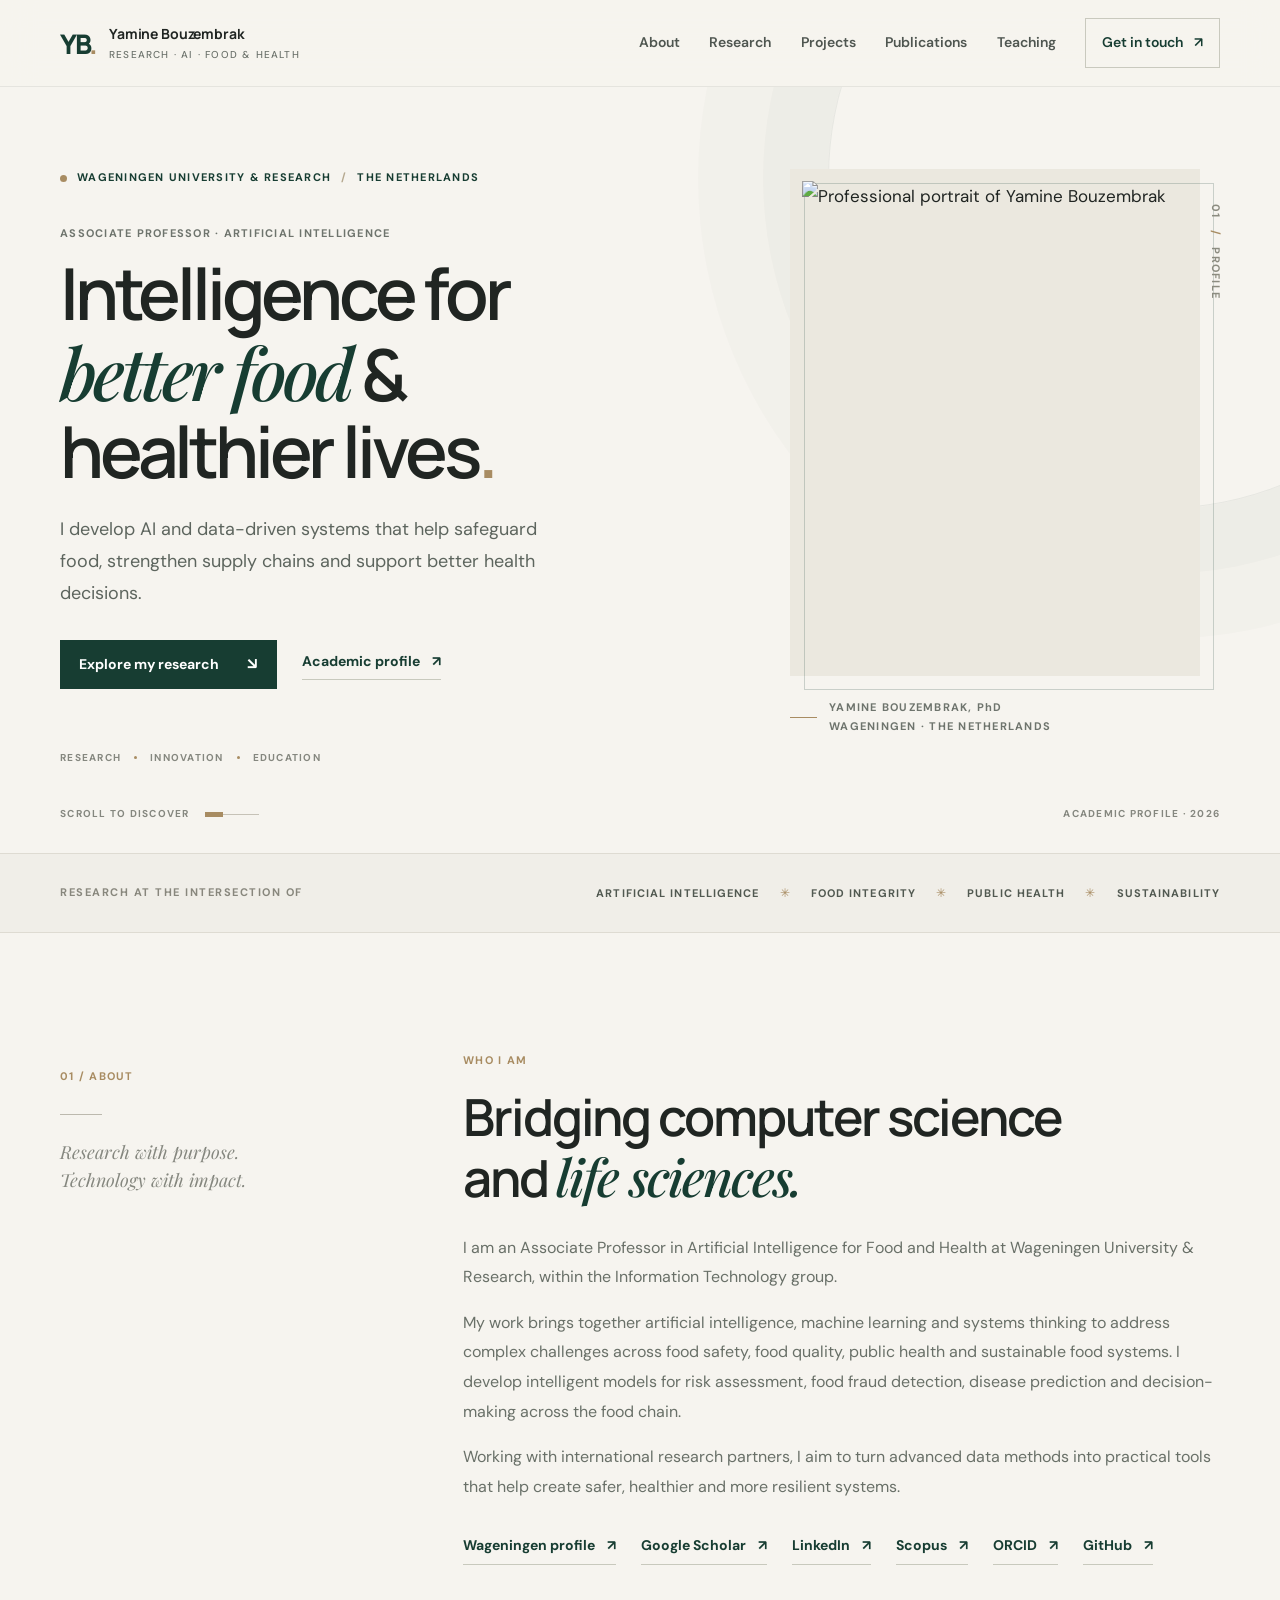
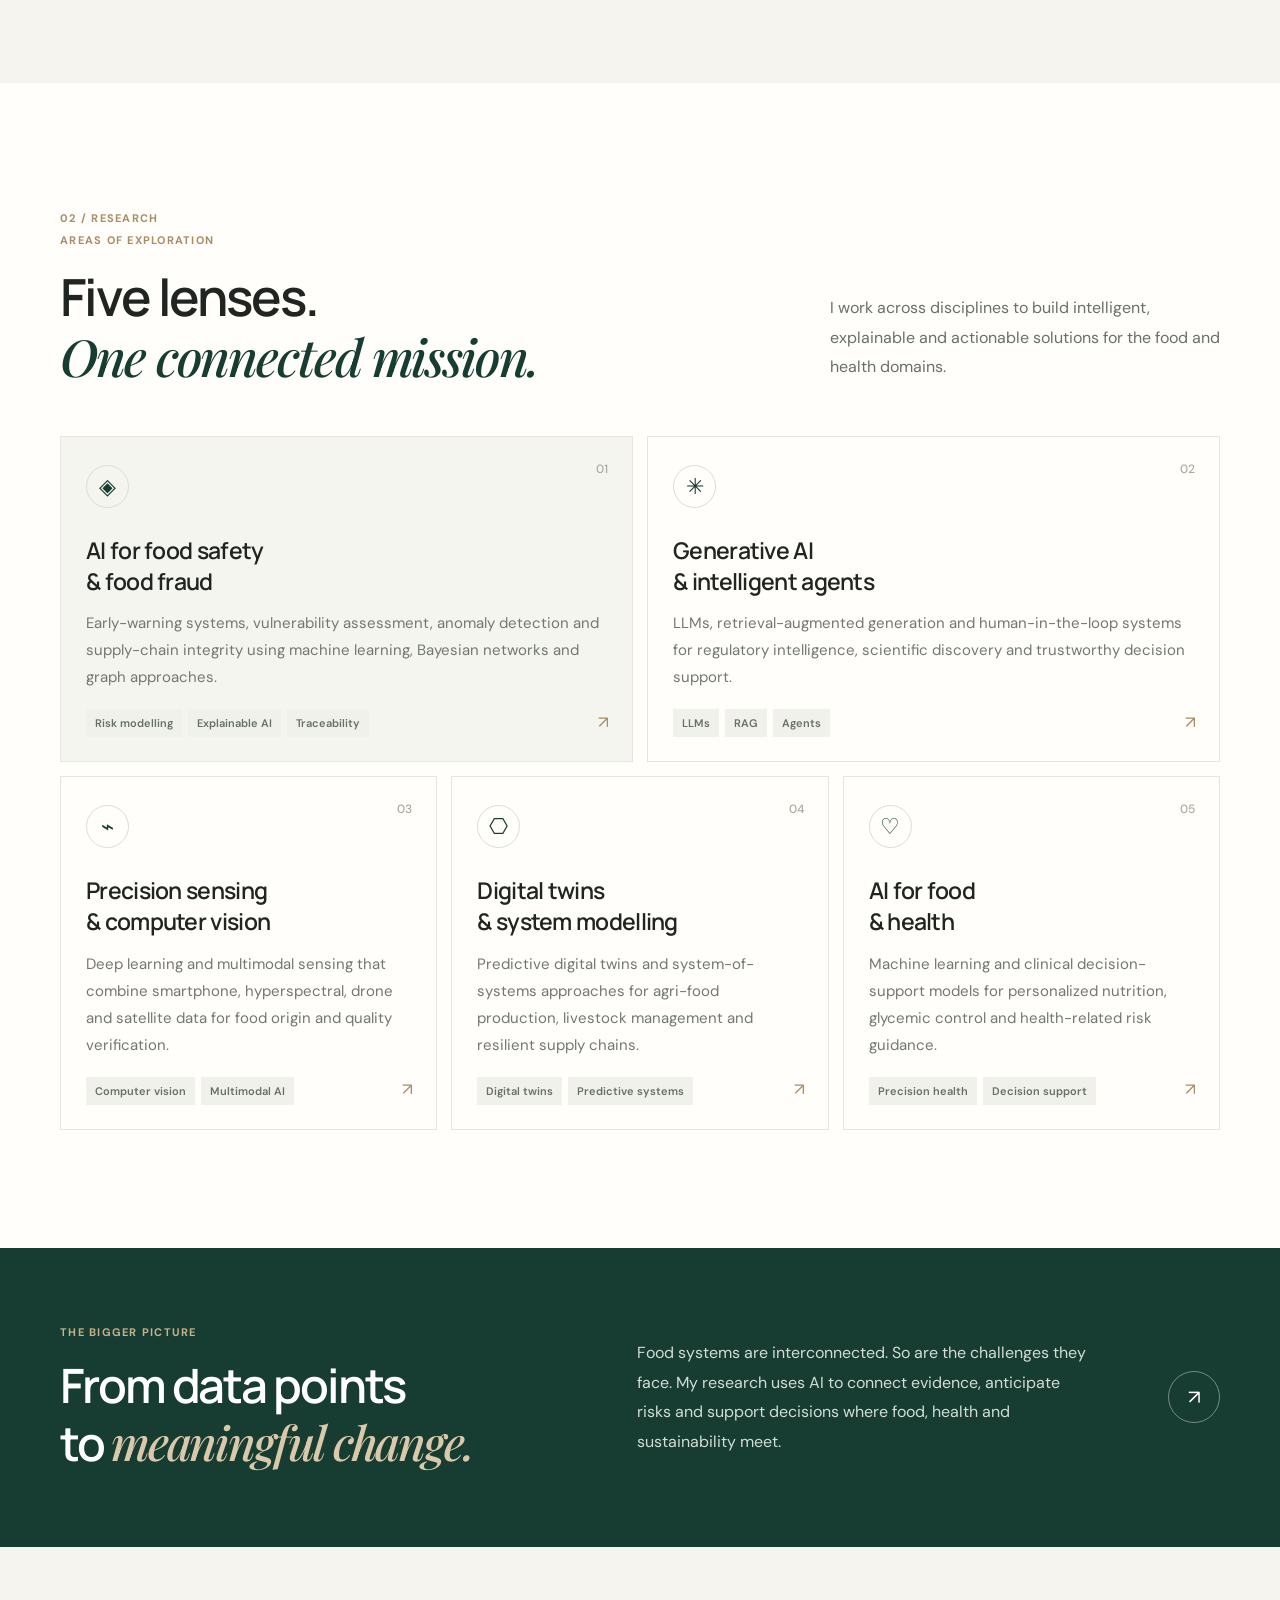
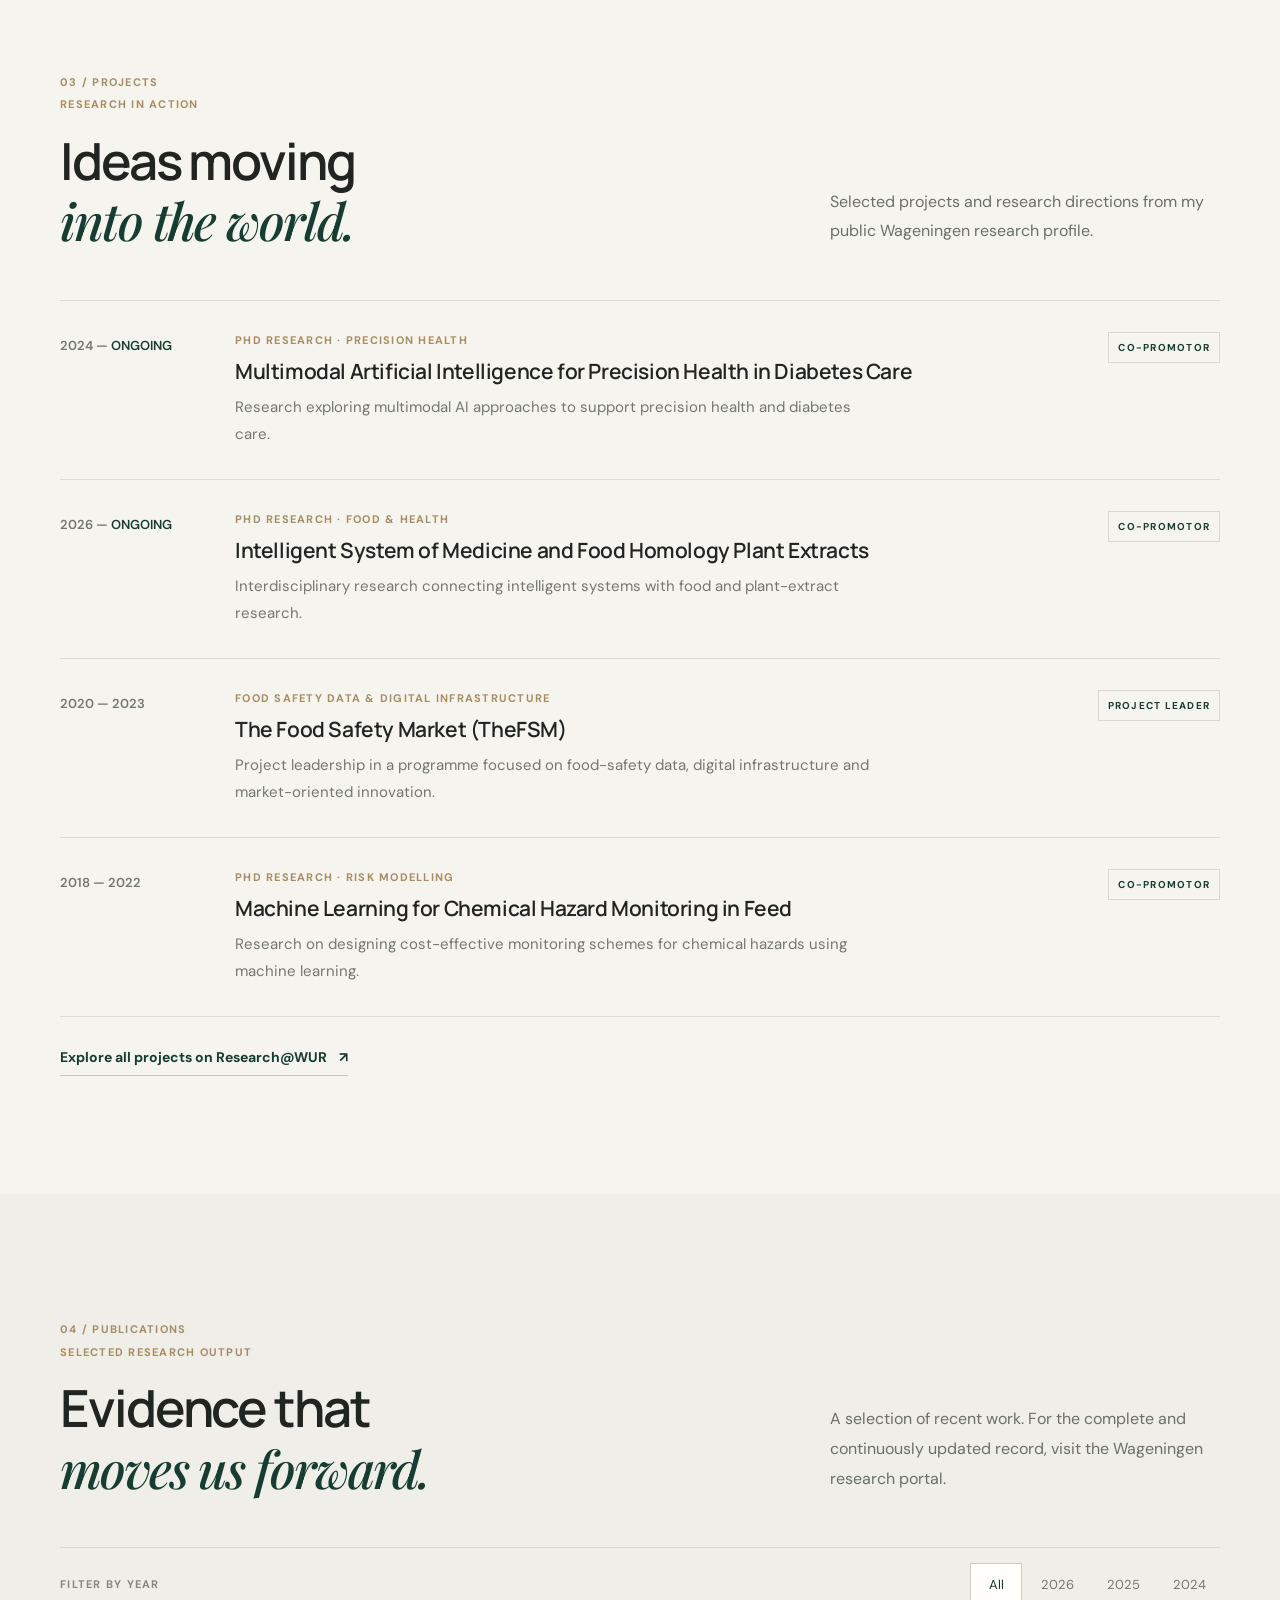
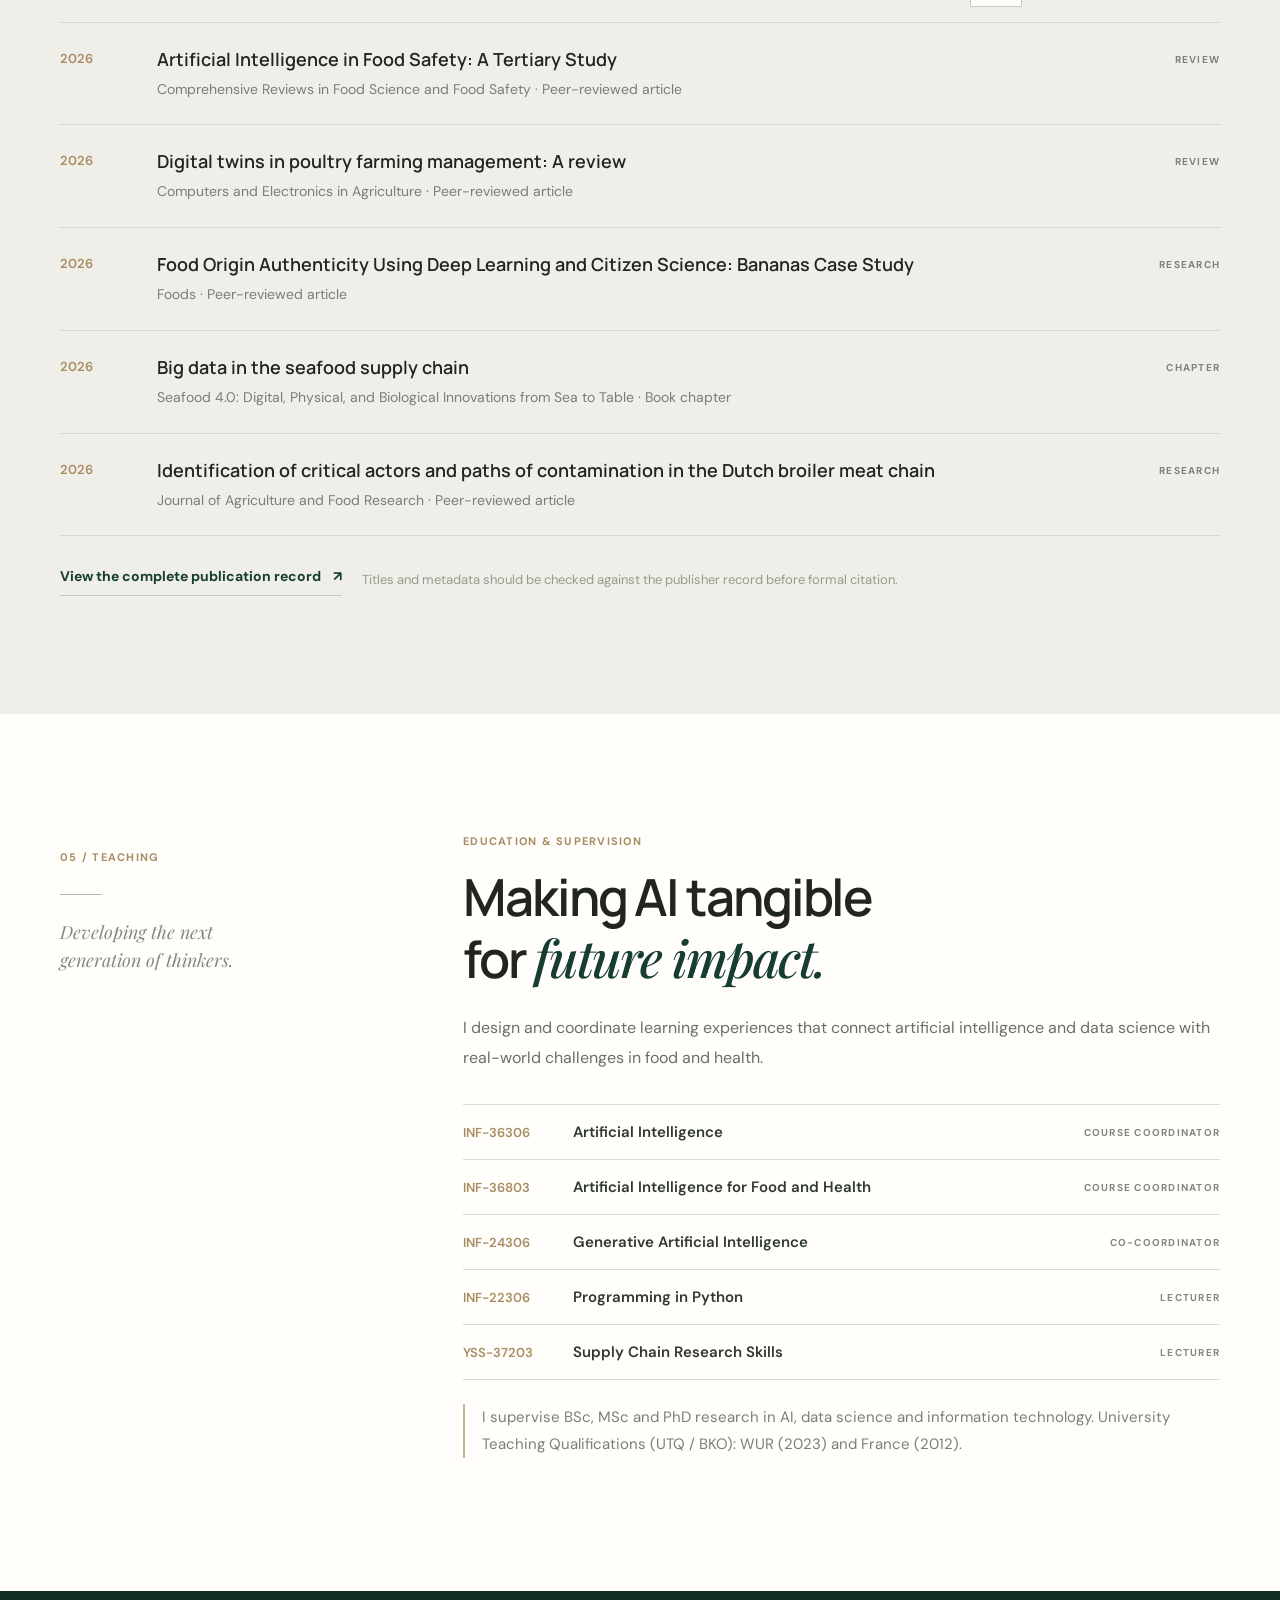
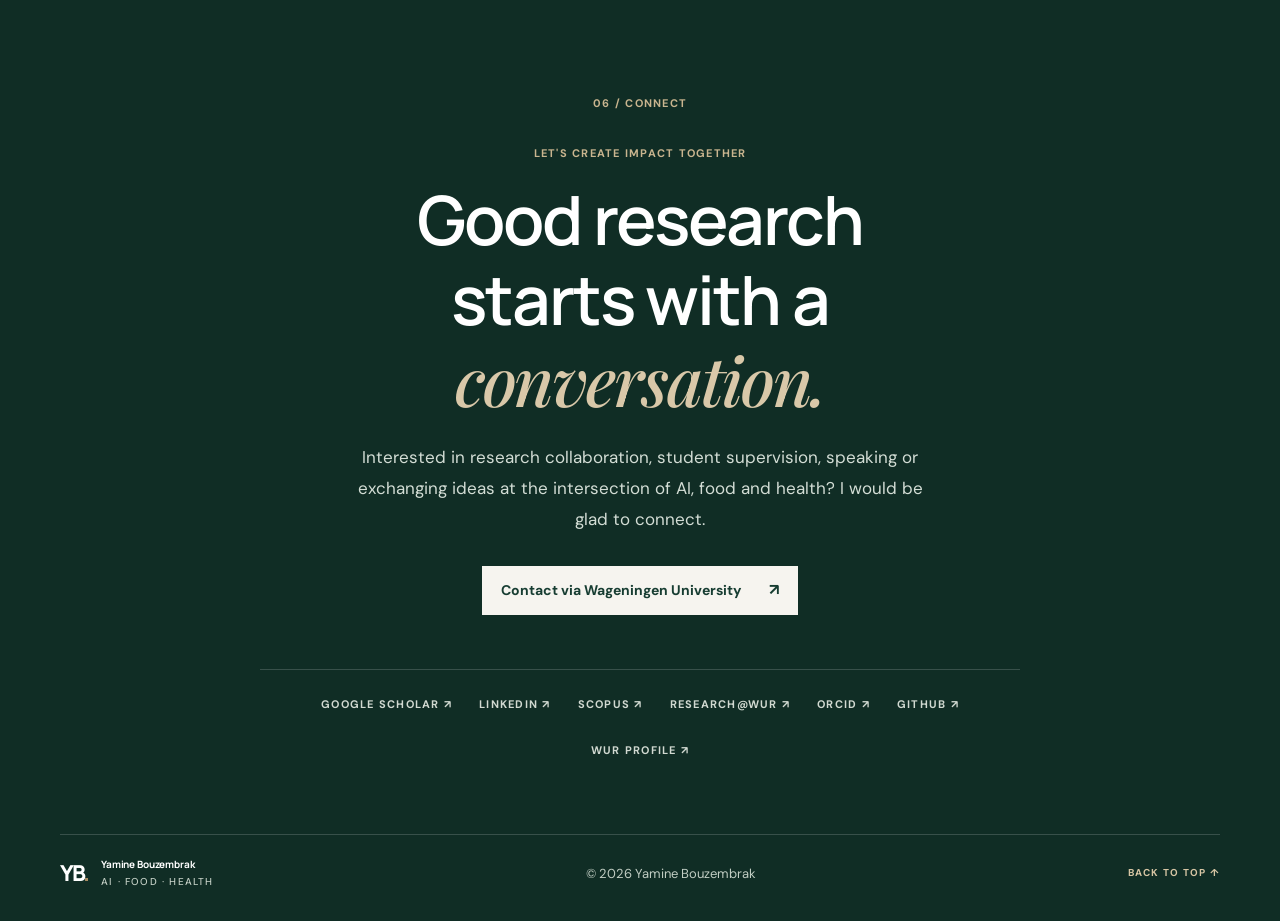
==== commit 9f6cc218: "Add files via upload" ====
--- a/index.html
+++ b/index.html
@@ -3,15 +3,17 @@
 <head>
   <meta charset="utf-8">
   <meta name="viewport" content="width=device-width, initial-scale=1">
-  <meta name="theme-color" content="#081b1b">
+  <meta name="theme-color" content="#f6f4ef">
   <meta name="description" content="Yamine Bouzembrak, PhD — Associate Professor in Artificial Intelligence for Food and Health at Wageningen University & Research. Research in AI, food safety, food fraud, digital twins and precision health.">
   <meta property="og:title" content="Yamine Bouzembrak, PhD — AI for Food & Health">
   <meta property="og:description" content="Building intelligent systems for safer food, healthier lives and more resilient food systems.">
   <meta property="og:type" content="website">
+  <meta property="og:image" content="assets/yamine-bouzembrak.png">
+  <meta name="author" content="Yamine Bouzembrak">
   <title>Yamine Bouzembrak, PhD — AI for Food & Health</title>
   <link rel="preconnect" href="https://fonts.googleapis.com">
   <link rel="preconnect" href="https://fonts.gstatic.com" crossorigin>
-  <link href="https://fonts.googleapis.com/css2?family=DM+Mono:wght@400;500&family=DM+Sans:wght@400;500;600;700&family=Manrope:wght@400;500;600;700;800&display=swap" rel="stylesheet">
+  <link href="https://fonts.googleapis.com/css2?family=DM+Sans:wght@400;500;600;700&family=Manrope:wght@400;500;600;700;800&family=Playfair+Display:ital,wght@0,500;0,600;0,700;1,500;1,600&display=swap" rel="stylesheet">
   <link rel="stylesheet" href="styles.css">
   <script type="application/ld+json">
   {
@@ -32,91 +34,84 @@
   </script>
 </head>
 <body>
-  <div class="progress" id="progress"></div>
+  <a class="skip-link" href="#main">Skip to content</a>
+  <div class="reading-progress" id="progress" aria-hidden="true"></div>
+
   <header class="site-header" id="top">
-    <a class="brand" href="#top" aria-label="Yamine Bouzembrak home">
-      <span class="brand-mark">YB<span>.</span></span>
-      <span class="brand-name">Yamine Bouzembrak<small>RESEARCH · AI · FOOD & HEALTH</small></span>
-    </a>
-    <button class="menu-toggle" id="menuToggle" aria-label="Open navigation" aria-expanded="false"><span></span><span></span></button>
-    <nav class="nav" id="nav">
-      <a href="#about">About</a><a href="#research">Research</a><a href="#projects">Projects</a><a href="#publications">Publications</a><a href="#teaching">Teaching</a>
-      <a class="nav-contact" href="#contact">Get in touch <span>↗</span></a>
-    </nav>
+    <div class="header-inner">
+      <a class="brand" href="#top" aria-label="Yamine Bouzembrak home">
+        <span class="brand-mark">YB<span>.</span></span>
+        <span class="brand-name">Yamine Bouzembrak<small>RESEARCH · AI · FOOD & HEALTH</small></span>
+      </a>
+      <button class="menu-toggle" id="menuToggle" aria-label="Open navigation" aria-expanded="false" aria-controls="nav">
+        <span></span><span></span>
+      </button>
+      <nav class="nav" id="nav" aria-label="Main navigation">
+        <a href="#about">About</a><a href="#research">Research</a><a href="#projects">Projects</a><a href="#publications">Publications</a><a href="#teaching">Teaching</a>
+        <a class="nav-contact" href="#contact">Get in touch <span>↗</span></a>
+      </nav>
+    </div>
   </header>
 
-  <main>
-    <section class="hero dark-section">
-      <div class="hero-grid"></div>
-      <div class="hero-orb orb-one"></div><div class="hero-orb orb-two"></div>
-      <div class="container hero-inner">
+  <main id="main">
+    <section class="hero" aria-labelledby="hero-title">
+      <div class="container hero-layout">
         <div class="hero-copy reveal">
-          <div class="eyebrow"><span class="eyebrow-dot"></span> WAGENINGEN UNIVERSITY & RESEARCH <i>·</i> THE NETHERLANDS</div>
-          <p class="hero-kicker">ASSOCIATE PROFESSOR · ARTIFICIAL INTELLIGENCE</p>
-          <h1>Intelligence for<br><em>better food</em> &amp;<br>healthier lives<span class="green-dot">.</span></h1>
+          <p class="eyebrow"><span class="eyebrow-mark"></span> WAGENINGEN UNIVERSITY & RESEARCH <span class="eyebrow-divider">/</span> THE NETHERLANDS</p>
+          <p class="role-label">ASSOCIATE PROFESSOR · ARTIFICIAL INTELLIGENCE</p>
+          <h1 id="hero-title">Intelligence for<br><em>better food</em> &amp;<br>healthier lives<span class="period">.</span></h1>
           <p class="hero-intro">I develop AI and data-driven systems that help safeguard food, strengthen supply chains and support better health decisions.</p>
           <div class="hero-actions">
             <a class="button button-primary" href="#research">Explore my research <span>↘</span></a>
-            <a class="text-link light-link" href="https://research.wur.nl/en/persons/yamine-bouzembrak/" target="_blank" rel="noreferrer">Academic profile <span>↗</span></a>
-          </div>
-          <div class="hero-meta"><span><b>01</b> / RESEARCH</span><span><b>02</b> / INNOVATION</span><span><b>03</b> / EDUCATION</span></div>
-        </div>
-        <div class="hero-visual reveal" aria-label="Abstract network visualization representing connected food and health systems">
-          <div class="visual-label label-top">CONNECTED INTELLIGENCE <span>● LIVE SYSTEMS</span></div>
-          <svg class="network-art" viewBox="0 0 600 570" role="img" aria-label="Abstract interconnected data network">
-            <defs>
-              <radialGradient id="core" cx="50%" cy="50%" r="50%"><stop offset="0" stop-color="#b5f36b" stop-opacity=".42"/><stop offset="1" stop-color="#b5f36b" stop-opacity="0"/></radialGradient>
-              <linearGradient id="line" x1="0" y1="0" x2="1" y2="1"><stop stop-color="#b5f36b" stop-opacity=".8"/><stop offset="1" stop-color="#48a99b" stop-opacity=".12"/></linearGradient>
-            </defs>
-            <circle cx="300" cy="280" r="210" fill="url(#core)"/>
-            <g fill="none" stroke="url(#line)" stroke-width="1.2">
-              <path d="M300 280 128 126 220 65 382 92 492 204 452 394 302 484 118 390 128 126"/>
-              <path d="M300 280 220 65M300 280 382 92M300 280 492 204M300 280 452 394M300 280 302 484M300 280 118 390M128 126 382 92 452 394 118 390 128 126"/>
-              <path d="M128 126 300 280 492 204M220 65 452 394M382 92 118 390M128 126 302 484"/>
-              <circle cx="300" cy="280" r="115" stroke-dasharray="3 9" opacity=".65"/>
-              <circle cx="300" cy="280" r="175" stroke-dasharray="2 11" opacity=".4"/>
-            </g>
-            <g fill="#b5f36b">
-              <circle cx="300" cy="280" r="7"/><circle cx="128" cy="126" r="5"/><circle cx="220" cy="65" r="4"/><circle cx="382" cy="92" r="5"/><circle cx="492" cy="204" r="4"/><circle cx="452" cy="394" r="5"/><circle cx="302" cy="484" r="4"/><circle cx="118" cy="390" r="5"/>
-            </g>
-            <g fill="#eaf4e6" font-family="DM Mono" font-size="10" letter-spacing="1.2">
-              <text x="82" y="111">FOOD SYSTEMS</text><text x="395" y="78">MACHINE LEARNING</text><text x="458" y="427">PRECISION HEALTH</text><text x="65" y="423">TRUST &amp; SAFETY</text>
-            </g>
-            <circle cx="300" cy="280" r="48" fill="#0b2422" stroke="#b5f36b" stroke-opacity=".75"/>
-            <text x="300" y="274" fill="#b5f36b" text-anchor="middle" font-family="Manrope" font-size="25" font-weight="800">AI</text>
-            <text x="300" y="294" fill="#eaf4e6" text-anchor="middle" font-family="DM Mono" font-size="8" letter-spacing="1.5">FOR IMPACT</text>
-          </svg>
-          <div class="visual-caption"><span class="caption-line"></span><span>FROM COMPLEX DATA<br>TO REAL-WORLD IMPACT</span></div>
-          <div class="visual-index">WUR <b>·</b> INF</div>
-        </div>
-        <div class="hero-bottom-note"><span>SCROLL TO DISCOVER</span><span class="scroll-line"></span></div>
-      </div>
-    </section>
-
-    <section class="intro-strip">
+            <a class="text-link" href="https://research.wur.nl/en/persons/yamine-bouzembrak/" target="_blank" rel="noreferrer">Academic profile <span>↗</span></a>
+          </div>
+          <div class="hero-footnote"><span>RESEARCH</span><i></i><span>INNOVATION</span><i></i><span>EDUCATION</span></div>
+        </div>
+        <div class="hero-portrait-wrap reveal">
+          <div class="portrait-frame">
+            <img class="hero-portrait" src="assets/yamine-bouzembrak.png" alt="Professional portrait of Yamine Bouzembrak">
+          </div>
+          <div class="portrait-caption"><span class="caption-rule"></span><span>YAMINE BOUZEMBRAK, PhD<br>WAGENINGEN · THE NETHERLANDS</span></div>
+          <div class="portrait-index">01 <span>/</span> PROFILE</div>
+        </div>
+      </div>
+      <div class="hero-bottom container"><span>SCROLL TO DISCOVER</span><span class="scroll-indicator"></span><span class="hero-edition">ACADEMIC PROFILE · 2026</span></div>
+    </section>
+
+    <section class="intro-strip" aria-label="Research disciplines">
       <div class="container strip-inner">
         <p>RESEARCH AT THE INTERSECTION OF</p>
-        <div class="strip-topics"><span>ARTIFICIAL INTELLIGENCE</span><i>✳</i><span>FOOD INTEGRITY</span><i>✳</i><span>PUBLIC HEALTH</span><i>✳</i><span>SUSTAINABILITY</span></div>
+        <div class="strip-topics"><span>ARTIFICIAL INTELLIGENCE</span><b>✳</b><span>FOOD INTEGRITY</span><b>✳</b><span>PUBLIC HEALTH</span><b>✳</b><span>SUSTAINABILITY</span></div>
       </div>
     </section>
 
     <section class="section about-section" id="about">
       <div class="container two-col">
-        <div class="section-side reveal"><span class="section-number">01 / ABOUT</span><div class="side-rule"></div><p class="side-note">Research with purpose.<br>Technology with impact.</p></div>
+        <aside class="section-side reveal"><span class="section-number">01 / ABOUT</span><div class="side-rule"></div><p class="side-note">Research with purpose.<br>Technology with impact.</p></aside>
         <div class="section-main reveal">
           <p class="overline">WHO I AM</p>
           <h2>Bridging computer science<br>and <em>life sciences.</em></h2>
           <p class="lead">I am an Associate Professor in Artificial Intelligence for Food and Health at Wageningen University &amp; Research, within the Information Technology group.</p>
           <p>My work brings together artificial intelligence, machine learning and systems thinking to address complex challenges across food safety, food quality, public health and sustainable food systems. I develop intelligent models for risk assessment, food fraud detection, disease prediction and decision-making across the food chain.</p>
           <p>Working with international research partners, I aim to turn advanced data methods into practical tools that help create safer, healthier and more resilient systems.</p>
-          <div class="about-links"><a class="text-link" href="https://www.wur.nl/en/persons/y-yamine-bouzembrak-phd" target="_blank" rel="noreferrer">Wageningen profile <span>↗</span></a><a class="text-link" href="https://orcid.org/0000-0001-8028-0847" target="_blank" rel="noreferrer">ORCID <span>↗</span></a></div>
+          <div class="about-links">
+            <a class="text-link" href="https://www.wur.nl/en/persons/y-yamine-bouzembrak-phd" target="_blank" rel="noreferrer">Wageningen profile <span>↗</span></a>
+            <a class="text-link" href="https://scholar.google.com/citations?view_op=search_authors&amp;mauthors=Yamine+Bouzembrak" target="_blank" rel="noreferrer">Google Scholar <span>↗</span></a>
+            <a class="text-link" href="https://www.linkedin.com/in/yamine-bouzembrak-80184811/" target="_blank" rel="noreferrer">LinkedIn <span>↗</span></a>
+            <a class="text-link" href="https://www.scopus.com/authid/detail.uri?authorId=44860959400" target="_blank" rel="noreferrer">Scopus <span>↗</span></a>
+            <a class="text-link" href="https://orcid.org/0000-0001-8028-0847" target="_blank" rel="noreferrer">ORCID <span>↗</span></a>
+            <a class="text-link" href="https://github.com/yamine15" target="_blank" rel="noreferrer">GitHub <span>↗</span></a>
+          </div>
         </div>
       </div>
     </section>
 
     <section class="section research-section" id="research">
       <div class="container">
-        <div class="section-heading reveal"><div><span class="section-number">02 / RESEARCH</span><p class="overline">AREAS OF EXPLORATION</p><h2>Five lenses.<br><em>One connected mission.</em></h2></div><p class="heading-aside">I work across disciplines to build intelligent, explainable and actionable solutions for the food and health domains.</p></div>
+        <div class="section-heading reveal">
+          <div><span class="section-number">02 / RESEARCH</span><p class="overline">AREAS OF EXPLORATION</p><h2>Five lenses.<br><em>One connected mission.</em></h2></div>
+          <p class="heading-aside">I work across disciplines to build intelligent, explainable and actionable solutions for the food and health domains.</p>
+        </div>
         <div class="research-grid">
           <article class="research-card research-feature reveal"><span class="card-index">01</span><div class="research-icon">◈</div><h3>AI for food safety<br>&amp; food fraud</h3><p>Early-warning systems, vulnerability assessment, anomaly detection and supply-chain integrity using machine learning, Bayesian networks and graph approaches.</p><div class="tag-row"><span>Risk modelling</span><span>Explainable AI</span><span>Traceability</span></div><span class="card-arrow">↗</span></article>
           <article class="research-card reveal"><span class="card-index">02</span><div class="research-icon">✳</div><h3>Generative AI<br>&amp; intelligent agents</h3><p>LLMs, retrieval-augmented generation and human-in-the-loop systems for regulatory intelligence, scientific discovery and trustworthy decision support.</p><div class="tag-row"><span>LLMs</span><span>RAG</span><span>Agents</span></div><span class="card-arrow">↗</span></article>
@@ -127,8 +122,12 @@
       </div>
     </section>
 
-    <section class="impact-band dark-section">
-      <div class="container impact-inner reveal"><div><p class="overline">THE BIGGER PICTURE</p><h2>From data points<br>to <em>meaningful change.</em></h2></div><p>Food systems are interconnected. So are the challenges they face. My research uses AI to connect evidence, anticipate risks and support decisions where food, health and sustainability meet.</p><a class="round-link" href="https://research.wur.nl/en/persons/yamine-bouzembrak/" target="_blank" rel="noreferrer" aria-label="Explore research profile">↗</a></div>
+    <section class="impact-band">
+      <div class="container impact-inner reveal">
+        <div><p class="overline">THE BIGGER PICTURE</p><h2>From data points<br>to <em>meaningful change.</em></h2></div>
+        <p>Food systems are interconnected. So are the challenges they face. My research uses AI to connect evidence, anticipate risks and support decisions where food, health and sustainability meet.</p>
+        <a class="round-link" href="https://research.wur.nl/en/persons/yamine-bouzembrak/" target="_blank" rel="noreferrer" aria-label="Explore research profile">↗</a>
+      </div>
     </section>
 
     <section class="section projects-section" id="projects">
@@ -147,8 +146,16 @@
     <section class="section publications-section" id="publications">
       <div class="container">
         <div class="section-heading reveal"><div><span class="section-number">04 / PUBLICATIONS</span><p class="overline">SELECTED RESEARCH OUTPUT</p><h2>Evidence that<br><em>moves us forward.</em></h2></div><p class="heading-aside">A selection of recent work. For the complete and continuously updated record, visit the Wageningen research portal.</p></div>
-        <div class="publication-toolbar reveal"><div class="filter-label">FILTER BY YEAR</div><div class="filter-buttons" role="group" aria-label="Filter publications by year"><button class="filter-btn active" data-filter="all">All</button><button class="filter-btn" data-filter="2026">2026</button><button class="filter-btn" data-filter="2025">2025</button><button class="filter-btn" data-filter="2024">2024</button></div></div>
-        <div class="publication-list" id="publicationList">
+        <div class="publication-toolbar reveal">
+          <div class="filter-label">FILTER BY YEAR</div>
+          <div class="filter-buttons" role="group" aria-label="Filter publications by year">
+            <button class="filter-btn active" data-filter="all" aria-pressed="true">All</button>
+            <button class="filter-btn" data-filter="2026" aria-pressed="false">2026</button>
+            <button class="filter-btn" data-filter="2025" aria-pressed="false">2025</button>
+            <button class="filter-btn" data-filter="2024" aria-pressed="false">2024</button>
+          </div>
+        </div>
+        <div class="publication-list" id="publicationList" aria-live="polite">
           <article class="publication reveal" data-year="2026"><span class="pub-year">2026</span><div class="pub-main"><h3>Artificial Intelligence in Food Safety: A Tertiary Study</h3><p>Comprehensive Reviews in Food Science and Food Safety · Peer-reviewed article</p></div><span class="pub-type">REVIEW</span></article>
           <article class="publication reveal" data-year="2026"><span class="pub-year">2026</span><div class="pub-main"><h3>Digital twins in poultry farming management: A review</h3><p>Computers and Electronics in Agriculture · Peer-reviewed article</p></div><span class="pub-type">REVIEW</span></article>
           <article class="publication reveal" data-year="2026"><span class="pub-year">2026</span><div class="pub-main"><h3>Food Origin Authenticity Using Deep Learning and Citizen Science: Bananas Case Study</h3><p>Foods · Peer-reviewed article</p></div><span class="pub-type">RESEARCH</span></article>
@@ -161,7 +168,7 @@
 
     <section class="section teaching-section" id="teaching">
       <div class="container two-col">
-        <div class="section-side reveal"><span class="section-number">05 / TEACHING</span><div class="side-rule"></div><p class="side-note">Developing the next<br>generation of thinkers.</p></div>
+        <aside class="section-side reveal"><span class="section-number">05 / TEACHING</span><div class="side-rule"></div><p class="side-note">Developing the next<br>generation of thinkers.</p></aside>
         <div class="section-main reveal">
           <p class="overline">EDUCATION &amp; SUPERVISION</p><h2>Making AI tangible<br>for <em>future impact.</em></h2>
           <p class="lead">I design and coordinate learning experiences that connect artificial intelligence and data science with real-world challenges in food and health.</p>
@@ -177,20 +184,27 @@
       </div>
     </section>
 
-    <section class="contact-section dark-section" id="contact">
+    <section class="contact-section" id="contact">
       <div class="container contact-inner reveal">
         <span class="section-number">06 / CONNECT</span><p class="overline">LET'S CREATE IMPACT TOGETHER</p>
         <h2>Good research<br>starts with a <em>conversation.</em></h2>
         <p class="contact-intro">Interested in research collaboration, student supervision, speaking or exchanging ideas at the intersection of AI, food and health? I would be glad to connect.</p>
-        <a class="button button-primary" href="https://www.wur.nl/en/persons/y-yamine-bouzembrak-phd" target="_blank" rel="noreferrer">Contact via Wageningen University <span>↗</span></a>
+        <a class="button button-light" href="https://www.wur.nl/en/persons/y-yamine-bouzembrak-phd" target="_blank" rel="noreferrer">Contact via Wageningen University <span>↗</span></a>
         <div class="social-links">
+          <a href="https://scholar.google.com/citations?view_op=search_authors&amp;mauthors=Yamine+Bouzembrak" target="_blank" rel="noreferrer">GOOGLE SCHOLAR ↗</a>
+          <a href="https://www.linkedin.com/in/yamine-bouzembrak-80184811/" target="_blank" rel="noreferrer">LINKEDIN ↗</a>
+          <a href="https://www.scopus.com/authid/detail.uri?authorId=44860959400" target="_blank" rel="noreferrer">SCOPUS ↗</a>
           <a href="https://research.wur.nl/en/persons/yamine-bouzembrak/" target="_blank" rel="noreferrer">RESEARCH@WUR ↗</a>
           <a href="https://orcid.org/0000-0001-8028-0847" target="_blank" rel="noreferrer">ORCID ↗</a>
           <a href="https://github.com/yamine15" target="_blank" rel="noreferrer">GITHUB ↗</a>
           <a href="https://www.wur.nl/en/persons/y-yamine-bouzembrak-phd" target="_blank" rel="noreferrer">WUR PROFILE ↗</a>
         </div>
       </div>
-      <footer class="container footer"><a class="brand footer-brand" href="#top"><span class="brand-mark">YB<span>.</span></span><span class="brand-name">Yamine Bouzembrak<small>AI · FOOD · HEALTH</small></span></a><span>© <span id="year"></span> Yamine Bouzembrak</span><a href="#top" class="back-top">BACK TO TOP ↑</a></footer>
+      <footer class="container footer">
+        <a class="brand footer-brand" href="#top"><span class="brand-mark">YB<span>.</span></span><span class="brand-name">Yamine Bouzembrak<small>AI · FOOD · HEALTH</small></span></a>
+        <span>© <span id="year"></span> Yamine Bouzembrak</span>
+        <a href="#top" class="back-top">BACK TO TOP ↑</a>
+      </footer>
     </section>
   </main>
   <script src="script.js"></script>
--- a/styles.css
+++ b/styles.css
@@ -1,17 +1,362 @@
-/* Yamine Bouzembrak — Hybrid Premium academic portfolio */
-:root{--ink:#142321;--muted:#65736e;--paper:#f5f6f1;--white:#fff;--forest:#0b2422;--forest2:#102f2c;--lime:#b9ef70;--mint:#dce9dc;--line:#dce2da;--mono:"DM Mono",monospace;--sans:"DM Sans",sans-serif;--display:"Manrope",sans-serif;--max:1160px}
-*{box-sizing:border-box}html{scroll-behavior:smooth;scroll-padding-top:90px}body{margin:0;background:var(--paper);color:var(--ink);font-family:var(--sans);font-size:15px;line-height:1.7;-webkit-font-smoothing:antialiased}a{color:inherit;text-decoration:none}.container{width:min(var(--max),calc(100% - 64px));margin:auto}.progress{position:fixed;z-index:1000;top:0;left:0;height:2px;width:0;background:var(--lime)}
-.site-header{height:82px;position:sticky;top:0;z-index:100;background:rgba(8,27,27,.94);backdrop-filter:blur(16px);display:flex;align-items:center;justify-content:space-between;padding:0 max(32px,calc((100vw - var(--max))/2));border-bottom:1px solid rgba(255,255,255,.08);color:#f6f8f2}.brand{display:flex;align-items:center;gap:12px}.brand-mark{font-family:var(--display);font-size:23px;font-weight:800;letter-spacing:-2px;color:#fff}.brand-mark span{color:var(--lime)}.brand-name{font-family:var(--display);font-size:12px;font-weight:700;line-height:1.2;letter-spacing:.02em}.brand-name small{display:block;margin-top:5px;font:9px var(--mono);letter-spacing:.12em;color:#8fa49a}.nav{display:flex;align-items:center;gap:30px}.nav>a{font-size:12px;color:#c5d0c9;transition:color .2s}.nav>a:hover{color:var(--lime)}.nav .nav-contact{border:1px solid rgba(185,239,112,.55);padding:10px 15px;color:var(--lime)}.nav-contact span{margin-left:12px}.menu-toggle{display:none;background:none;border:0}
-.dark-section{background:var(--forest);color:#f5f8f1;position:relative;overflow:hidden}.hero{min-height:710px;display:flex;align-items:center}.hero-grid{position:absolute;inset:0;background-image:linear-gradient(rgba(190,220,190,.035) 1px,transparent 1px),linear-gradient(90deg,rgba(190,220,190,.035) 1px,transparent 1px);background-size:62px 62px;mask-image:linear-gradient(90deg,black,transparent 85%)}.hero-orb{position:absolute;border-radius:50%;filter:blur(1px);pointer-events:none}.orb-one{width:430px;height:430px;right:5%;top:8%;background:radial-gradient(circle,rgba(68,147,115,.16),transparent 70%)}.orb-two{width:300px;height:300px;left:20%;bottom:-240px;background:radial-gradient(circle,rgba(185,239,112,.08),transparent 70%)}.hero-inner{position:relative;display:grid;grid-template-columns:1.04fr .96fr;align-items:center;gap:30px;padding:85px 0 105px}.eyebrow,.hero-kicker,.overline,.section-number,.hero-meta,.visual-label,.visual-caption,.visual-index,.filter-label,.pub-type,.project-type,.project-year,.project-role,.course-list span,.course-list small,.social-links,.footer .back-top{font-family:var(--mono);letter-spacing:.11em}.eyebrow{font-size:9px;color:#aabbb0;display:flex;align-items:center;gap:10px}.eyebrow i{font-style:normal;color:var(--lime)}.eyebrow-dot{width:6px;height:6px;background:var(--lime);border-radius:50%;box-shadow:0 0 14px var(--lime)}.hero-kicker{margin:55px 0 13px;font-size:10px;color:var(--lime)}h1,h2,h3,p{margin-top:0}h1{font:700 clamp(49px,6.1vw,78px)/1.04 var(--display);letter-spacing:-.065em;margin:0 0 25px}h1 em,h2 em{font-family:Georgia,serif;font-weight:400;color:var(--lime);letter-spacing:-.055em}.green-dot{color:var(--lime)}.hero-intro{max-width:465px;color:#b6c5bb;font-size:16px;line-height:1.8}.hero-actions{display:flex;align-items:center;gap:27px;margin-top:32px}.button{display:inline-flex;align-items:center;gap:28px;padding:15px 19px;font-size:12px;font-weight:700;transition:transform .2s,background .2s}.button:hover{transform:translateY(-3px)}.button-primary{background:var(--lime);color:#10231d}.button-primary:hover{background:#d0f69b}.text-link{font-size:12px;font-weight:700;border-bottom:1px solid #9aa99e;padding-bottom:6px}.text-link span{margin-left:10px}.light-link{color:#e4ece5;border-color:#597069}.hero-meta{display:flex;gap:25px;margin-top:75px;color:#71877c;font-size:8px}.hero-meta b{color:var(--lime);font-weight:400}.hero-visual{position:relative;min-height:500px;display:flex;align-items:center;justify-content:center}.network-art{width:min(100%,570px);overflow:visible;filter:drop-shadow(0 0 24px rgba(145,222,114,.08));animation:float 8s ease-in-out infinite}.visual-label{position:absolute;top:12px;left:7%;font-size:8px;color:#8fa49a}.visual-label span{color:var(--lime);margin-left:10px}.visual-caption{position:absolute;bottom:20px;left:10%;display:flex;align-items:center;gap:12px;font-size:8px;line-height:1.8;color:#9bad9f}.caption-line{width:30px;height:1px;background:var(--lime)}.visual-index{position:absolute;right:5%;bottom:25px;font-size:10px;color:#91a59a}.visual-index b{color:var(--lime)}.hero-bottom-note{position:absolute;bottom:25px;left:0;display:flex;align-items:center;gap:14px;color:#82968a;font:8px var(--mono);letter-spacing:.14em}.scroll-line{height:1px;width:50px;background:var(--lime)}
-.intro-strip{background:#e8eee5;border-bottom:1px solid #dce5da}.strip-inner{min-height:88px;display:flex;align-items:center;justify-content:space-between;gap:25px}.strip-inner>p{font:9px var(--mono);letter-spacing:.13em;color:#78877d;margin:0}.strip-topics{display:flex;align-items:center;gap:18px;font:9px var(--mono);letter-spacing:.1em;color:#334b40}.strip-topics i{font-style:normal;color:#7cae50}
-.section{padding:125px 0}.two-col{display:grid;grid-template-columns:.7fr 1.3fr;gap:80px}.section-side{padding-top:10px}.section-number{font-size:9px;color:#7b8c80}.side-rule{width:42px;height:1px;background:#9bb38d;margin:26px 0}.side-note{font:italic 17px/1.5 Georgia,serif;color:#77857b}.section-main{max-width:720px}.overline{font-size:9px;color:#829279;margin-bottom:18px}.section h2,.impact-band h2,.contact-section h2{font:700 clamp(38px,4.5vw,57px)/1.12 var(--display);letter-spacing:-.06em;margin:0 0 28px}.section h2 em{color:#527e54}.section-main p:not(.overline){color:#68766d;max-width:680px}.section-main .lead{font-size:18px;line-height:1.7;color:#35483d}.about-links{display:flex;gap:27px;margin-top:35px}.about-links .text-link{border-color:#9aab9c}
-.research-section{background:#edf1e9;padding-top:115px;padding-bottom:130px}.section-heading{display:flex;justify-content:space-between;align-items:end;gap:50px;margin-bottom:55px}.section-heading h2{margin-bottom:0}.heading-aside{max-width:310px;color:#728076;font-size:13px;margin:0 0 7px}.research-grid{display:grid;grid-template-columns:repeat(6,1fr);gap:14px}.research-card{grid-column:span 2;position:relative;min-height:320px;padding:27px;background:#fff;border:1px solid #e1e8df;transition:transform .25s,box-shadow .25s}.research-card:hover{transform:translateY(-5px);box-shadow:0 18px 45px rgba(28,58,40,.08)}.research-feature{grid-column:span 3;background:#102c28;color:#f5f8f1;border-color:#102c28}.research-card:nth-child(2){grid-column:span 3}.research-card:nth-child(4),.research-card:nth-child(5){grid-column:span 3}.card-index{position:absolute;top:25px;right:25px;font:10px var(--mono);color:#91a195}.research-feature .card-index{color:#9eb6a4}.research-icon{font-size:27px;color:#6c9e60;margin-bottom:35px}.research-feature .research-icon{color:var(--lime)}.research-card h3{font:700 21px/1.25 var(--display);letter-spacing:-.04em;margin-bottom:13px}.research-card p{font-size:12px;line-height:1.75;color:#718076;max-width:440px}.research-feature p{color:#b8c8bc}.tag-row{display:flex;flex-wrap:wrap;gap:7px;margin-top:20px}.tag-row span{font:8px var(--mono);padding:6px 8px;background:#edf3e9;color:#536d51}.research-feature .tag-row span{background:#1c4038;color:#c9e2b8}.card-arrow{position:absolute;bottom:25px;right:25px;color:#8eaa80;font-size:18px}
-.impact-band{padding:85px 0;background:#163c35}.impact-inner{display:grid;grid-template-columns:1fr 1fr 55px;align-items:center;gap:55px}.impact-band .overline{color:var(--lime)}.impact-band h2{font-size:42px;margin:0}.impact-band h2 em{color:var(--lime)}.impact-band p:not(.overline){color:#c1d0c5;font-size:13px;line-height:1.9;margin:0}.round-link{height:52px;width:52px;border:1px solid #75917d;border-radius:50%;display:grid;place-items:center;color:var(--lime);font-size:20px;transition:.2s}.round-link:hover{background:var(--lime);color:#163c35}
-.projects-section{background:#f7f8f4}.project-list{border-top:1px solid var(--line)}.project-item{display:grid;grid-template-columns:150px 1fr 130px;gap:30px;padding:31px 0;border-bottom:1px solid var(--line);align-items:start}.project-year{font-size:10px;color:#526a58;padding-top:4px}.project-year span{color:#87a16e}.project-type{font-size:8px;color:#8b9a89;margin-bottom:8px}.project-content h3{font:700 20px/1.35 var(--display);letter-spacing:-.035em;margin:0 0 7px}.project-content p:last-child{font-size:12px;color:#77847a;margin:0;max-width:670px}.project-role{font-size:8px;color:#82927f;text-align:right;padding-top:4px}.section-footer-link{display:flex;align-items:center;justify-content:space-between;margin-top:30px}.section-footer-link .text-link{border-color:#a7b4a7}.small-muted{font-size:10px;color:#9aa49b}
-.publications-section{background:#eaf0e8}.publication-toolbar{display:flex;align-items:center;justify-content:space-between;margin-bottom:15px}.filter-label{font-size:8px;color:#819083}.filter-buttons{display:flex;gap:5px}.filter-btn{background:transparent;border:1px solid #d1dbd0;padding:7px 13px;font:9px var(--mono);color:#617264;cursor:pointer}.filter-btn.active,.filter-btn:hover{background:#173b32;color:#e8f3e6;border-color:#173b32}.publication-list{border-top:1px solid #d3ddd1}.publication{display:grid;grid-template-columns:80px 1fr 90px;gap:25px;align-items:start;padding:24px 0;border-bottom:1px solid #d3ddd1}.publication.hidden{display:none}.pub-year{font:11px var(--mono);color:#79936e;padding-top:4px}.pub-main h3{font:700 16px/1.45 var(--display);letter-spacing:-.02em;margin:0 0 5px}.pub-main p{font-size:11px;color:#7b897e;margin:0}.pub-type{text-align:right;font-size:8px;color:#8b9a8a;padding-top:5px}
-.teaching-section{background:#f8f9f5}.course-list{border-top:1px solid var(--line);margin-top:35px}.course-list>div{display:grid;grid-template-columns:100px 1fr 145px;gap:15px;align-items:center;padding:14px 0;border-bottom:1px solid var(--line)}.course-list span{font-size:9px;color:#78936d}.course-list b{font-size:13px;font-weight:600}.course-list small{font-size:8px;color:#8b998d;text-align:right}.teaching-note{font-size:11px!important;margin-top:23px}
-.contact-section{padding:100px 0 25px;background:#091f1d}.contact-inner{padding-bottom:90px}.contact-section .section-number{color:#92a99a}.contact-section .overline{color:var(--lime);margin-top:42px}.contact-section h2{font-size:clamp(45px,6vw,72px);margin-bottom:22px}.contact-section h2 em{color:var(--lime)}.contact-intro{max-width:510px;color:#b6c7bb;font-size:14px;line-height:1.8;margin-bottom:30px}.social-links{display:flex;gap:28px;flex-wrap:wrap;margin-top:55px}.social-links a{font-size:8px;color:#9fb2a5;transition:color .2s}.social-links a:hover{color:var(--lime)}.footer{border-top:1px solid rgba(255,255,255,.12);padding:22px 0;display:flex;align-items:center;justify-content:space-between;color:#80958a;font-size:10px}.footer-brand .brand-mark{font-size:20px}.footer-brand .brand-name{color:#e7eee8}.footer .back-top{font-size:8px;color:#a6b8aa}
-.reveal{opacity:0;transform:translateY(18px);transition:opacity .7s ease,transform .7s ease}.reveal.visible{opacity:1;transform:translateY(0)}@keyframes float{0%,100%{transform:translateY(0)}50%{transform:translateY(-9px)}}
-@media(max-width:900px){.nav{gap:17px}.nav>a{font-size:11px}.hero-inner{grid-template-columns:1fr  .8fr}.hero-visual{min-height:400px}.hero-meta{gap:14px}.two-col{gap:45px}.section-heading{gap:25px}.research-card{grid-column:span 3}.research-card:nth-child(5){grid-column:span 6}.impact-inner{gap:25px}}
-@media(max-width:680px){.container{width:calc(100% - 40px)}.site-header{height:70px;padding:0 20px}.menu-toggle{display:flex;flex-direction:column;gap:6px;padding:10px}.menu-toggle span{width:22px;height:1px;background:#dce8dd}.nav{display:none;position:absolute;top:70px;left:0;right:0;padding:20px;background:#0b2422;border-top:1px solid rgba(255,255,255,.1);flex-direction:column;align-items:stretch;gap:0}.nav.open{display:flex}.nav>a{padding:12px 3px;border-bottom:1px solid rgba(255,255,255,.08)}.nav .nav-contact{margin-top:12px;text-align:center}.hero{min-height:auto}.hero-inner{display:block;padding:65px 0 80px}.hero-kicker{margin-top:42px}.hero h1{font-size:clamp(48px,13vw,68px)}.hero-intro{font-size:14px}.hero-actions{gap:18px;flex-wrap:wrap}.hero-meta{margin-top:45px;font-size:7px;gap:13px}.hero-visual{min-height:330px;margin-top:20px}.network-art{max-width:390px}.visual-label{left:4%;top:0}.visual-caption{bottom:0}.hero-bottom-note{bottom:20px}.strip-inner{padding:22px 0;display:block}.strip-inner>p{margin-bottom:15px}.strip-topics{flex-wrap:wrap;gap:10px 12px;font-size:8px}.section{padding:82px 0}.two-col{grid-template-columns:1fr;gap:32px}.section-side{padding:0}.side-rule{margin:13px 0}.side-note{display:none}.section h2,.impact-band h2{font-size:40px}.section-heading{display:block;margin-bottom:35px}.heading-aside{margin-top:20px;max-width:480px}.research-grid{display:block}.research-card,.research-feature,.research-card:nth-child(2),.research-card:nth-child(4),.research-card:nth-child(5){min-height:275px;margin-bottom:12px}.research-card h3{font-size:20px}.impact-band{padding:65px 0}.impact-inner{grid-template-columns:1fr 50px;gap:20px}.impact-inner>p{grid-column:1/-1;grid-row:2}.impact-inner .round-link{grid-column:2;grid-row:1}.impact-band h2{font-size:36px}.project-item{grid-template-columns:1fr 90px;gap:8px 15px;padding:24px 0}.project-year{grid-column:1}.project-role{grid-column:2;grid-row:1}.project-content{grid-column:1/-1;grid-row:2}.project-content h3{font-size:18px}.section-footer-link{display:block}.small-muted{display:block;margin-top:14px}.publication-toolbar{align-items:flex-start;gap:12px;flex-direction:column}.publication{grid-template-columns:48px 1fr;gap:12px}.pub-type{grid-column:2;text-align:left;padding:0}.pub-main h3{font-size:14px}.course-list>div{grid-template-columns:78px 1fr;gap:7px}.course-list small{grid-column:2;text-align:left}.contact-section{padding-top:75px}.contact-inner{padding-bottom:65px}.contact-section h2{font-size:46px}.social-links{gap:15px 22px;margin-top:40px}.footer{gap:15px;flex-wrap:wrap}.footer>span{order:3;width:100%}}
-@media(prefers-reduced-motion:reduce){html{scroll-behavior:auto}*,*::before,*::after{animation-duration:.01ms!important;transition-duration:.01ms!important}.reveal{opacity:1;transform:none}}
+/* Yamine Bouzembrak — premium editorial design */
+:root {
+  --paper: #f6f4ef;
+  --paper-deep: #eeece5;
+  --white: #fffefa;
+  --ink: #202522;
+  --muted: #6e746d;
+  --line: #dedbd2;
+  --green: #173d32;
+  --green-dark: #102d25;
+  --green-soft: #e6ece5;
+  --gold: #a88c62;
+  --serif: "Playfair Display", Georgia, serif;
+  --sans: "DM Sans", Arial, sans-serif;
+  --display: "Manrope", Arial, sans-serif;
+  --container: 1160px;
+}
+* { box-sizing: border-box; }
+html { scroll-behavior: smooth; scroll-padding-top: 96px; }
+body { margin: 0; background: var(--paper); color: var(--ink); font-family: var(--sans); font-size: 15px; line-height: 1.75; -webkit-font-smoothing: antialiased; }
+a { color: inherit; text-decoration: none; }
+button { font: inherit; }
+img { max-width: 100%; display: block; }
+.container { width: min(var(--container), calc(100% - 64px)); margin-inline: auto; }
+.skip-link { position: fixed; z-index: 1000; top: 10px; left: 10px; padding: 10px 16px; background: var(--green); color: white; transform: translateY(-150%); }
+.skip-link:focus { transform: translateY(0); }
+.reading-progress { position: fixed; z-index: 1001; top: 0; left: 0; height: 3px; width: 0; background: var(--gold); }
+.site-header { position: sticky; top: 0; z-index: 100; background: rgba(246,244,239,.94); border-bottom: 1px solid rgba(32,37,34,.08); backdrop-filter: blur(16px); }
+.header-inner { width: min(var(--container), calc(100% - 64px)); min-height: 86px; margin: auto; display: flex; align-items: center; justify-content: space-between; gap: 32px; }
+.brand { display: inline-flex; align-items: center; gap: 13px; flex-shrink: 0; }
+.brand-mark { font: 800 27px/1 var(--display); letter-spacing: -2px; color: var(--green); }
+.brand-mark span { color: var(--gold); }
+.brand-name { display: flex; flex-direction: column; font: 700 12px/1.3 var(--display); letter-spacing: -.15px; }
+.brand-name small { margin-top: 5px; color: var(--muted); font: 500 8px/1.2 var(--sans); letter-spacing: 1.4px; }
+.nav { display: flex; align-items: center; gap: clamp(16px, 2.3vw, 30px); }
+.nav a { color: #4f5650; font-size: 12px; font-weight: 600; transition: color .2s ease; }
+.nav a:hover, .nav a:focus-visible { color: var(--green); }
+.nav .nav-contact { padding: 11px 16px; border: 1px solid #c9c9be; color: var(--green); }
+.nav-contact span { margin-left: 8px; }
+.menu-toggle { display: none; border: 0; background: transparent; padding: 10px; cursor: pointer; }
+.menu-toggle span { display: block; width: 23px; height: 1px; margin: 6px 0; background: var(--green); transition: transform .2s; }
+
+.hero { position: relative; overflow: hidden; padding: 82px 0 30px; background: var(--paper); }
+.hero::before { content: ""; position: absolute; width: 660px; height: 660px; right: -210px; top: -240px; border: 1px solid rgba(23,61,50,.07); border-radius: 50%; box-shadow: 0 0 0 65px rgba(23,61,50,.018), 0 0 0 130px rgba(23,61,50,.014); pointer-events: none; }
+.hero-layout { position: relative; z-index: 1; display: grid; grid-template-columns: 1.05fr .78fr; gap: 8%; align-items: center; min-height: 520px; }
+.eyebrow, .role-label, .overline, .section-number, .hero-footnote, .hero-bottom, .visual-label, .portrait-caption, .portrait-index, .project-type, .project-role, .pub-type, .filter-label, .course-list small, .social-links, .back-top { font-family: var(--sans); font-size: 9px; font-weight: 700; letter-spacing: 1.55px; }
+.eyebrow { display: flex; align-items: center; flex-wrap: wrap; gap: 10px; color: var(--green); }
+.eyebrow-mark { width: 7px; height: 7px; border-radius: 50%; background: var(--gold); }
+.eyebrow-divider { color: #b5a88f; }
+.role-label { margin: 38px 0 13px; color: var(--muted); }
+h1, h2, h3, p { margin-top: 0; }
+h1 { margin-bottom: 22px; font: 600 clamp(48px, 5.6vw, 76px)/1.08 var(--display); letter-spacing: -4.2px; }
+h1 em, h2 em { color: var(--green); font-family: var(--serif); font-weight: 500; }
+.period { color: var(--gold); }
+.hero-intro { max-width: 490px; margin-bottom: 30px; color: #5d655e; font-size: 16px; line-height: 1.85; }
+.hero-actions { display: flex; align-items: center; flex-wrap: wrap; gap: 25px; }
+.button { min-height: 49px; display: inline-flex; align-items: center; justify-content: center; gap: 28px; padding: 0 19px; font-size: 11px; font-weight: 700; transition: transform .2s, background .2s, color .2s; }
+.button:hover { transform: translateY(-2px); }
+.button-primary { background: var(--green); color: white; }
+.button-primary:hover { background: var(--green-dark); }
+.button span { font-size: 16px; }
+.text-link { display: inline-flex; align-items: center; gap: 12px; color: var(--green); font-size: 11px; font-weight: 700; border-bottom: 1px solid #c8c9bd; padding-bottom: 5px; transition: gap .2s, border-color .2s; }
+.text-link:hover { gap: 17px; border-color: var(--green); }
+.hero-footnote { display: flex; align-items: center; gap: 13px; margin-top: 60px; color: #85877f; font-size: 8px; }
+.hero-footnote i { width: 3px; height: 3px; border-radius: 50%; background: var(--gold); }
+.hero-portrait-wrap { position: relative; width: min(100%, 430px); justify-self: end; padding: 0 20px 30px 0; }
+.portrait-frame { position: relative; padding: 12px; background: #ebe8df; }
+.portrait-frame::before { content: ""; position: absolute; inset: 0; border: 1px solid rgba(23,61,50,.2); transform: translate(14px,14px); pointer-events: none; }
+.hero-portrait { position: relative; z-index: 1; width: 100%; aspect-ratio: 4 / 5; object-fit: cover; object-position: center 32%; filter: saturate(.88); }
+.portrait-caption { display: flex; align-items: center; gap: 12px; margin-top: 22px; color: var(--muted); font-size: 8px; line-height: 1.8; }
+.caption-rule { width: 27px; height: 1px; background: var(--gold); }
+.portrait-index { position: absolute; right: -5px; top: 35px; writing-mode: vertical-rl; color: #8c8c80; font-size: 8px; }
+.portrait-index span { color: var(--gold); margin: 7px 0; }
+.hero-bottom { display: flex; align-items: center; gap: 15px; margin-top: 38px; color: #85877f; font-size: 8px; }
+.scroll-indicator { width: 54px; height: 1px; background: #c6c2b7; position: relative; }
+.scroll-indicator::after { content: ""; position: absolute; left: 0; top: -2px; height: 5px; width: 18px; background: var(--gold); }
+.hero-edition { margin-left: auto; }
+.intro-strip { border-top: 1px solid var(--line); border-bottom: 1px solid var(--line); background: #f0eee8; }
+.strip-inner { min-height: 78px; display: flex; align-items: center; justify-content: space-between; gap: 30px; }
+.strip-inner p { margin: 0; color: #88877d; font-size: 8px; font-weight: 700; letter-spacing: 1.5px; white-space: nowrap; }
+.strip-topics { display: flex; flex-wrap: wrap; align-items: center; justify-content: flex-end; gap: 18px; color: #515951; font-size: 8px; font-weight: 700; letter-spacing: 1.1px; }
+.strip-topics b { color: var(--gold); font-size: 12px; font-weight: 400; }
+
+.section { padding: 118px 0; }
+.two-col { display: grid; grid-template-columns: .55fr 1.45fr; gap: 10%; }
+.section-side { padding-top: 8px; }
+.section-number { color: var(--gold); font-size: 9px; }
+.side-rule { width: 42px; height: 1px; margin: 24px 0; background: #bcb9ae; }
+.side-note { color: #85877f; font: italic 17px/1.55 var(--serif); }
+.overline { margin-bottom: 15px; color: var(--gold); font-size: 9px; }
+h2 { margin-bottom: 25px; font: 600 clamp(36px, 4vw, 53px)/1.18 var(--display); letter-spacing: -2.1px; }
+.section-main p:not(.overline), .heading-aside { color: #697068; font-size: 14px; line-height: 1.9; }
+.section-main .lead { color: #353e37; font-size: 17px; line-height: 1.8; }
+.about-links { display: flex; flex-wrap: wrap; gap: 25px; margin-top: 32px; }
+.section-heading { display: flex; align-items: end; justify-content: space-between; gap: 50px; margin-bottom: 48px; }
+.section-heading h2 { margin-bottom: 0; }
+.heading-aside { max-width: 330px; margin: 0 0 6px; font-size: 13px; }
+.research-section { background: var(--white); }
+.research-grid { display: grid; grid-template-columns: repeat(6, 1fr); gap: 14px; }
+.research-card { position: relative; grid-column: span 2; min-height: 300px; padding: 28px 25px 24px; border: 1px solid #e7e5de; background: #fffefa; transition: transform .25s, box-shadow .25s, border-color .25s; }
+.research-card:hover { transform: translateY(-5px); border-color: #c8d2c8; box-shadow: 0 16px 35px rgba(29,48,37,.07); }
+.research-feature { grid-column: span 3; background: #f4f5ef; }
+.research-card:nth-child(2) { grid-column: span 3; }
+.card-index { position: absolute; top: 24px; right: 24px; color: #aaa99e; font: 500 10px var(--sans); }
+.research-icon { width: 43px; height: 43px; display: grid; place-items: center; margin-bottom: 27px; border: 1px solid #d9dfd5; border-radius: 50%; color: var(--green); font-size: 22px; }
+.research-card h3 { margin-bottom: 13px; font: 600 21px/1.3 var(--display); letter-spacing: -.7px; }
+.research-card p { min-height: 76px; margin-bottom: 18px; color: #72786f; font-size: 12px; line-height: 1.8; }
+.tag-row { display: flex; flex-wrap: wrap; gap: 6px; padding-right: 22px; }
+.tag-row span { padding: 5px 8px; background: #f0f1eb; color: #667064; font-size: 8px; font-weight: 600; }
+.card-arrow { position: absolute; right: 23px; bottom: 24px; color: var(--gold); font-size: 17px; }
+.impact-band { padding: 75px 0; background: var(--green); color: white; }
+.impact-inner { display: grid; grid-template-columns: 1.1fr 1fr auto; align-items: center; gap: 7%; }
+.impact-band .overline { color: #c7b18b; }
+.impact-band h2 { margin: 0; color: white; font-size: clamp(34px, 3.7vw, 48px); }
+.impact-band h2 em { color: #d9c8a9; }
+.impact-band p:not(.overline) { margin: 0; color: #d3ddd5; font-size: 13px; line-height: 1.9; }
+.round-link { width: 52px; height: 52px; display: grid; place-items: center; border: 1px solid rgba(255,255,255,.4); border-radius: 50%; color: white; font-size: 20px; transition: background .2s, color .2s; }
+.round-link:hover { background: white; color: var(--green); }
+.project-list { border-top: 1px solid var(--line); }
+.project-item { display: grid; grid-template-columns: 145px 1fr 125px; gap: 30px; align-items: start; padding: 31px 0; border-bottom: 1px solid var(--line); transition: padding .2s; }
+.project-item:hover { padding-left: 8px; }
+.project-year { padding-top: 4px; color: #72786f; font: 600 10px var(--sans); }
+.project-year span { color: var(--green); }
+.project-type { margin-bottom: 8px; color: var(--gold); font-size: 8px; }
+.project-content h3 { margin-bottom: 7px; font: 600 19px/1.4 var(--display); letter-spacing: -.4px; }
+.project-content p:last-child { max-width: 650px; margin: 0; color: #72786f; font-size: 12px; line-height: 1.8; }
+.project-role { justify-self: end; padding: 7px 9px; border: 1px solid #d8d9cf; color: var(--green); font-size: 8px; white-space: nowrap; }
+.section-footer-link { display: flex; align-items: center; flex-wrap: wrap; gap: 20px; margin-top: 28px; }
+.small-muted { color: #99998f; font-size: 10px; }
+.publications-section { background: #efeee8; }
+.publication-toolbar { display: flex; align-items: center; justify-content: space-between; gap: 20px; padding: 15px 0; border-top: 1px solid #d9d7ce; }
+.filter-label { color: #87877d; font-size: 8px; }
+.filter-buttons { display: flex; gap: 5px; }
+.filter-btn { min-width: 47px; padding: 7px 11px; border: 1px solid transparent; background: transparent; color: #73786f; font-size: 10px; cursor: pointer; }
+.filter-btn:hover, .filter-btn.active { border-color: #c7cec4; background: #fffefa; color: var(--green); }
+.filter-btn:focus-visible, a:focus-visible, button:focus-visible { outline: 2px solid var(--gold); outline-offset: 3px; }
+.publication-list { border-top: 1px solid #d9d7ce; }
+.publication { display: grid; grid-template-columns: 75px 1fr 100px; gap: 22px; align-items: start; padding: 23px 0; border-bottom: 1px solid #d9d7ce; }
+.publication[hidden] { display: none; }
+.pub-year { padding-top: 4px; color: var(--gold); font: 600 11px var(--sans); }
+.pub-main h3 { margin-bottom: 5px; font: 600 16px/1.45 var(--display); }
+.pub-main p { margin: 0; color: #7a7e75; font-size: 11px; }
+.pub-type { justify-self: end; padding-top: 5px; color: #7b8278; font-size: 8px; }
+.teaching-section { background: var(--white); }
+.course-list { margin: 32px 0 24px; border-top: 1px solid var(--line); }
+.course-list > div { display: grid; grid-template-columns: 95px 1fr auto; gap: 15px; align-items: center; padding: 15px 0; border-bottom: 1px solid var(--line); }
+.course-list span { color: var(--gold); font: 600 10px var(--sans); }
+.course-list b { color: #303832; font-size: 12px; font-weight: 600; }
+.course-list small { color: #85877e; font-size: 7px; text-align: right; }
+.teaching-note { padding-left: 17px; border-left: 2px solid #c9b48e; color: #7a8077 !important; font-size: 12px !important; }
+.contact-section { padding: 95px 0 25px; background: var(--green-dark); color: white; }
+.contact-inner { max-width: 760px; text-align: center; }
+.contact-section .section-number { color: #c9b58f; }
+.contact-section .overline { margin-top: 27px; color: #c9b58f; }
+.contact-section h2 { margin: 0 auto 20px; font-size: clamp(43px, 5.5vw, 68px); }
+.contact-section h2 em { color: #d9c8a9; }
+.contact-intro { max-width: 590px; margin: 0 auto 30px; color: #d3ddd5; font-size: 14px; line-height: 1.9; }
+.button-light { background: var(--paper); color: var(--green); }
+.button-light:hover { background: white; }
+.social-links { display: flex; justify-content: center; flex-wrap: wrap; gap: 27px; margin-top: 54px; padding-top: 25px; border-top: 1px solid rgba(255,255,255,.17); color: #d1d9d1; font-size: 8px; }
+.social-links a:hover { color: white; }
+.footer { display: flex; align-items: center; justify-content: space-between; gap: 20px; margin-top: 75px; padding: 23px 0 8px; border-top: 1px solid rgba(255,255,255,.17); color: #c1cdc3; font-size: 10px; }
+.footer-brand .brand-mark { color: white; font-size: 22px; }
+.footer-brand .brand-name { color: white; font-size: 10px; }
+.footer-brand .brand-name small { color: #c1cdc3; }
+.back-top { color: #d7c5a4; font-size: 8px; }
+.reveal { opacity: 0; transform: translateY(18px); transition: opacity .65s ease, transform .65s ease; }
+.reveal.is-visible { opacity: 1; transform: translateY(0); }
+
+@media (max-width: 900px) {
+  .container, .header-inner { width: min(100% - 44px, var(--container)); }
+  .nav { gap: 14px; }
+  .nav a { font-size: 11px; }
+  .hero-layout { gap: 5%; grid-template-columns: 1.05fr .8fr; }
+  h1 { font-size: clamp(46px, 6.2vw, 62px); }
+  .section { padding: 90px 0; }
+  .research-card { padding: 24px 20px; }
+  .research-card h3 { font-size: 18px; }
+  .project-item { grid-template-columns: 110px 1fr 105px; gap: 18px; }
+}
+@media (max-width: 700px) {
+  html { scroll-padding-top: 76px; }
+  .container, .header-inner { width: calc(100% - 40px); }
+  .header-inner { min-height: 72px; }
+  .brand-mark { font-size: 25px; }
+  .brand-name { font-size: 11px; }
+  .menu-toggle { display: block; }
+  .nav { position: absolute; top: 71px; left: 0; right: 0; display: none; padding: 14px 20px 22px; background: var(--paper); border-bottom: 1px solid var(--line); box-shadow: 0 16px 24px rgba(20,35,27,.07); }
+  .nav.is-open { display: flex; flex-direction: column; align-items: stretch; gap: 0; }
+  .nav a { padding: 12px 4px; border-bottom: 1px solid #e5e2da; font-size: 13px; }
+  .nav .nav-contact { margin-top: 12px; padding: 12px; border: 1px solid #c9c9be; text-align: center; }
+  .hero { padding: 55px 0 22px; }
+  .hero-layout { grid-template-columns: 1fr; gap: 42px; }
+  .hero-copy { order: 1; }
+  .hero-portrait-wrap { order: 2; justify-self: center; width: min(84%, 380px); margin-right: 10px; }
+  .eyebrow { font-size: 7px; letter-spacing: 1px; }
+  .role-label { margin-top: 28px; font-size: 8px; }
+  h1 { font-size: clamp(46px, 12vw, 66px); letter-spacing: -3px; }
+  .hero-intro { font-size: 14px; }
+  .hero-footnote { margin-top: 36px; }
+  .hero-bottom { margin-top: 38px; }
+  .hero-edition { display: none; }
+  .strip-inner { padding: 19px 0; align-items: flex-start; flex-direction: column; gap: 12px; }
+  .strip-topics { justify-content: flex-start; gap: 9px; font-size: 7px; }
+  .section { padding: 76px 0; }
+  .two-col { grid-template-columns: 1fr; gap: 25px; }
+  .section-side { display: grid; grid-template-columns: auto 1fr; align-items: center; gap: 14px; }
+  .side-rule { width: 100%; margin: 0; }
+  .side-note { display: none; }
+  h2 { font-size: clamp(35px, 9vw, 46px); letter-spacing: -1.7px; }
+  .section-heading { display: block; margin-bottom: 32px; }
+  .heading-aside { margin-top: 20px; }
+  .research-grid { grid-template-columns: 1fr; gap: 11px; }
+  .research-card, .research-feature, .research-card:nth-child(2) { grid-column: auto; min-height: 0; padding: 25px 22px; }
+  .research-card p { min-height: 0; }
+  .impact-band { padding: 60px 0; }
+  .impact-inner { grid-template-columns: 1fr auto; gap: 22px; }
+  .impact-inner > p { grid-column: 1 / -1; grid-row: 2; }
+  .impact-inner .round-link { grid-column: 2; grid-row: 1; }
+  .project-item { grid-template-columns: 1fr auto; gap: 10px 15px; padding: 24px 0; }
+  .project-year { grid-column: 1; }
+  .project-role { grid-column: 2; grid-row: 1; }
+  .project-content { grid-column: 1 / -1; }
+  .project-content h3 { font-size: 17px; }
+  .publication-toolbar { align-items: flex-start; flex-direction: column; gap: 10px; }
+  .publication { grid-template-columns: 45px 1fr; gap: 12px; }
+  .pub-type { grid-column: 2; justify-self: start; padding-top: 0; }
+  .pub-main h3 { font-size: 14px; }
+  .course-list > div { grid-template-columns: 75px 1fr; gap: 5px 10px; }
+  .course-list small { grid-column: 2; text-align: left; }
+  .contact-section { padding-top: 75px; }
+  .contact-section h2 { font-size: clamp(40px, 10vw, 58px); }
+  .social-links { gap: 14px 20px; }
+  .footer { display: grid; grid-template-columns: 1fr auto; margin-top: 55px; }
+  .footer > span { grid-column: 1; grid-row: 2; }
+  .back-top { grid-column: 2; grid-row: 1 / 3; align-self: center; }
+}
+@media (prefers-reduced-motion: reduce) {
+  *, *::before, *::after { scroll-behavior: auto !important; transition-duration: .01ms !important; animation-duration: .01ms !important; animation-iteration-count: 1 !important; }
+  .reveal { opacity: 1; transform: none; }
+}
+
+
+/* -----------------------------------------------------------
+   Readability pass — larger type, stronger contrast, calmer
+   metadata hierarchy. Keep this block last so it overrides
+   earlier design values consistently across the whole site.
+   ----------------------------------------------------------- */
+body {
+  font-size: 17px;
+  line-height: 1.8;
+}
+
+.nav a { font-size: 14px; }
+.brand-name { font-size: 14px; }
+.brand-name small { font-size: 10px; letter-spacing: 1.2px; }
+
+.eyebrow, .role-label, .overline, .section-number,
+.hero-footnote, .hero-bottom, .visual-label, .portrait-caption,
+.portrait-index, .project-type, .project-role, .pub-type,
+.filter-label, .course-list small, .social-links, .back-top {
+  font-size: 11px;
+  letter-spacing: 1.25px;
+}
+
+.eyebrow { line-height: 1.6; }
+.role-label { line-height: 1.6; }
+.hero-intro { font-size: 18px; line-height: 1.8; }
+.button { font-size: 14px; }
+.text-link { font-size: 14px; }
+.hero-footnote, .hero-bottom { font-size: 10px; }
+
+.strip-inner p { font-size: 11px; }
+.strip-topics { font-size: 11px; line-height: 1.7; gap: 20px; }
+
+.section-number, .overline { font-size: 11px; }
+.side-note { font-size: 18px; }
+.section-main p:not(.overline), .heading-aside {
+  font-size: 16px;
+  line-height: 1.85;
+}
+.section-main .lead { font-size: 19px; line-height: 1.8; }
+.heading-aside { max-width: 390px; }
+
+.research-card h3 { font-size: 23px; line-height: 1.35; }
+.research-card p { font-size: 15px; line-height: 1.8; }
+.card-index { font-size: 12px; }
+.tag-row span { font-size: 11px; line-height: 1.5; padding: 6px 9px; }
+
+.impact-band p:not(.overline) { font-size: 16px; line-height: 1.85; }
+
+.project-year { font-size: 13px; line-height: 1.6; }
+.project-type { font-size: 11px; line-height: 1.6; }
+.project-content h3 { font-size: 21px; }
+.project-content p:last-child { font-size: 15px; line-height: 1.8; }
+.project-role { font-size: 10px; line-height: 1.5; }
+.small-muted { font-size: 13px; line-height: 1.7; }
+
+.filter-label { font-size: 11px; }
+.filter-btn { min-width: 52px; padding: 9px 13px; font-size: 13px; }
+.pub-year { font-size: 13px; }
+.pub-main h3 { font-size: 18px; line-height: 1.5; }
+.pub-main p { font-size: 14px; line-height: 1.7; }
+.pub-type { font-size: 10px; }
+
+.course-list span { font-size: 13px; }
+.course-list b { font-size: 15px; line-height: 1.6; }
+.course-list small { font-size: 10px; line-height: 1.5; }
+.teaching-note { font-size: 15px !important; line-height: 1.8 !important; }
+
+.contact-intro { font-size: 17px; line-height: 1.85; }
+.social-links { font-size: 11px; line-height: 1.7; }
+.footer { font-size: 13px; }
+.back-top { font-size: 10px; }
+
+/* Tablet and mobile: preserve comfortable reading sizes. */
+@media (max-width: 900px) {
+  .nav a { font-size: 13px; }
+  .research-card h3 { font-size: 21px; }
+  .research-card p { font-size: 15px; }
+}
+
+@media (max-width: 700px) {
+  body { font-size: 16px; line-height: 1.8; }
+  .brand-name { font-size: 13px; }
+  .brand-name small { font-size: 9px; }
+  .nav a { font-size: 16px; padding: 14px 4px; }
+  .eyebrow { font-size: 10px; letter-spacing: .9px; }
+  .role-label { font-size: 11px; }
+  .hero-intro { font-size: 17px; line-height: 1.8; }
+  .button, .text-link { font-size: 14px; }
+  .hero-footnote, .hero-bottom { font-size: 10px; }
+  .strip-inner p { font-size: 10px; }
+  .strip-topics { font-size: 10px; gap: 8px; line-height: 1.8; }
+  .section-number, .overline { font-size: 11px; }
+  .section-main p:not(.overline), .heading-aside { font-size: 16px; }
+  .section-main .lead { font-size: 18px; }
+  .research-card h3 { font-size: 22px; }
+  .research-card p { font-size: 15px; line-height: 1.8; }
+  .tag-row span { font-size: 11px; }
+  .impact-band p:not(.overline) { font-size: 16px; }
+  .project-year { font-size: 13px; }
+  .project-type { font-size: 10px; }
+  .project-content h3 { font-size: 19px; }
+  .project-content p:last-child { font-size: 15px; }
+  .project-role { font-size: 10px; }
+  .small-muted { font-size: 13px; }
+  .filter-label { font-size: 11px; }
+  .filter-btn { font-size: 13px; padding: 9px 12px; }
+  .pub-year { font-size: 13px; }
+  .pub-main h3 { font-size: 16px; line-height: 1.5; }
+  .pub-main p { font-size: 13px; line-height: 1.7; }
+  .pub-type { font-size: 10px; }
+  .course-list span { font-size: 12px; }
+  .course-list b { font-size: 14px; }
+  .course-list small { font-size: 10px; }
+  .teaching-note { font-size: 15px !important; }
+  .contact-intro { font-size: 16px; }
+  .social-links { font-size: 10px; }
+  .footer { font-size: 12px; }
+  .back-top { font-size: 10px; }
+}
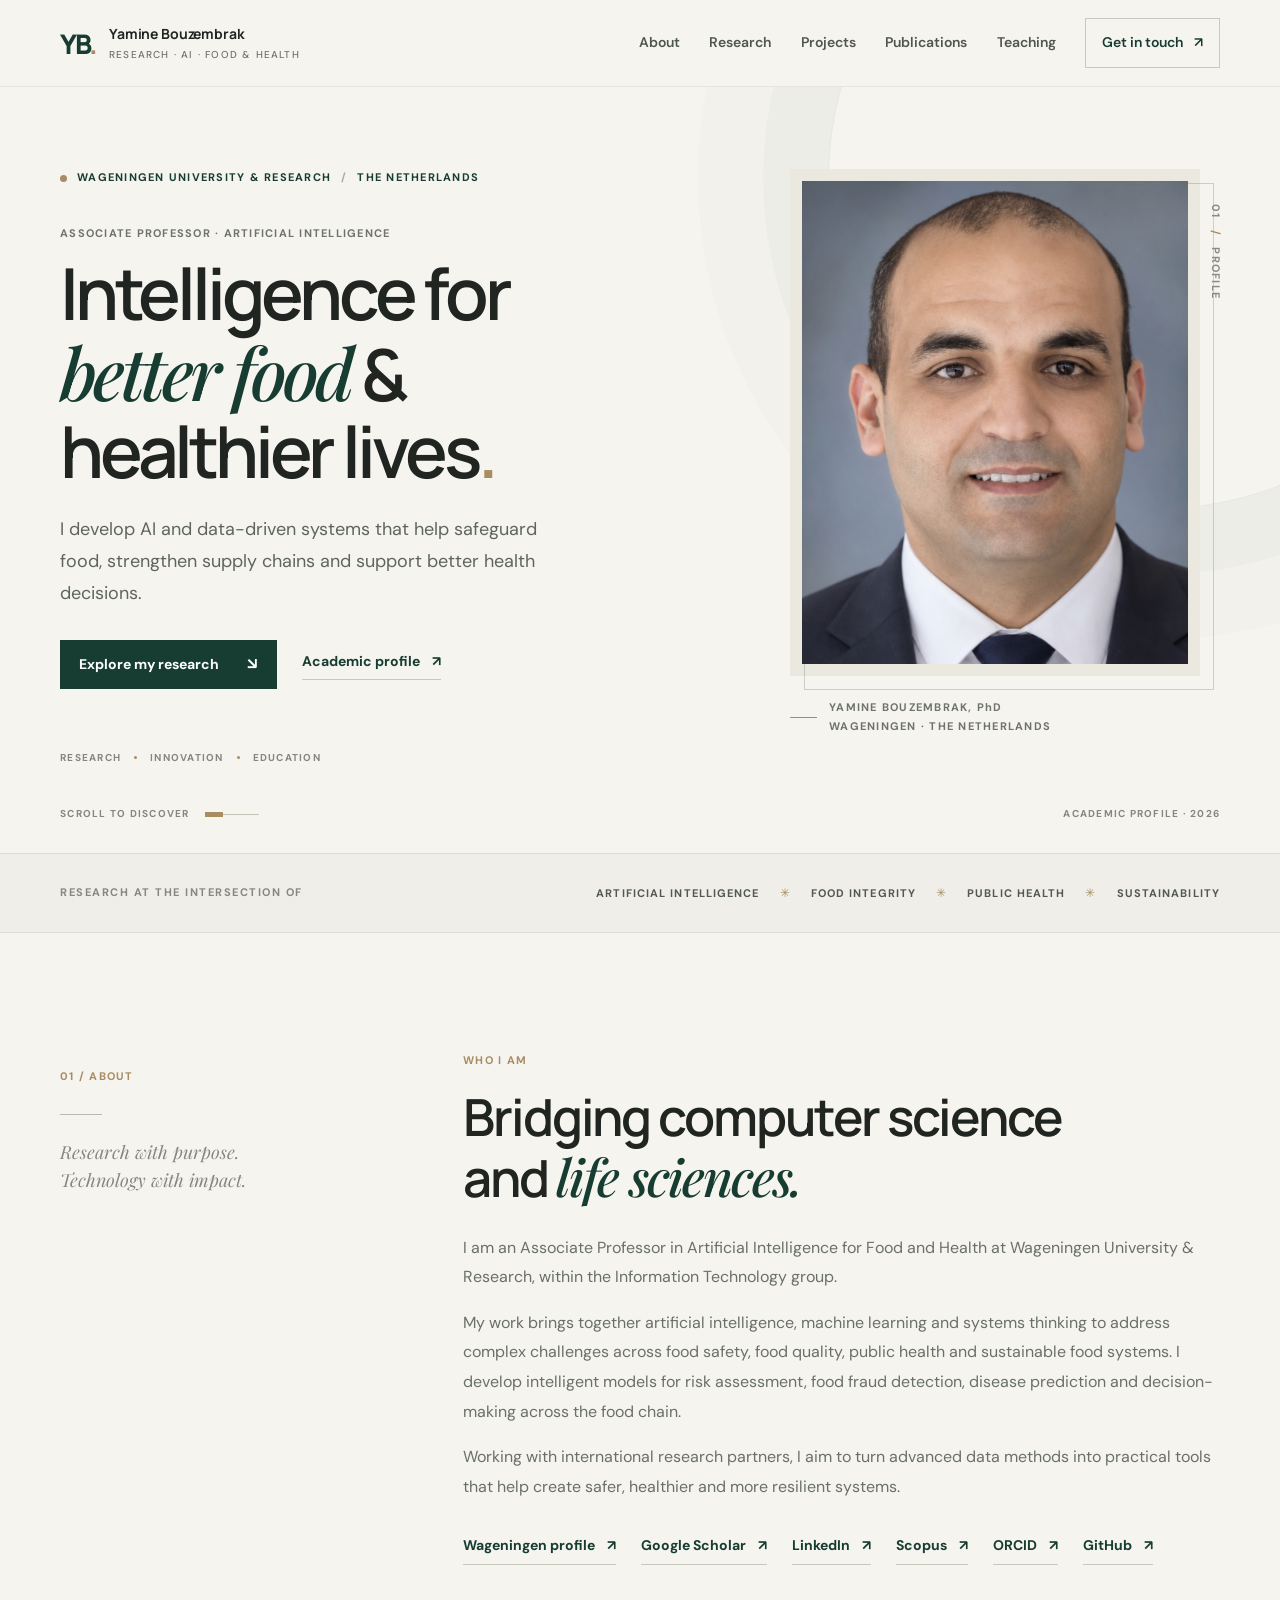
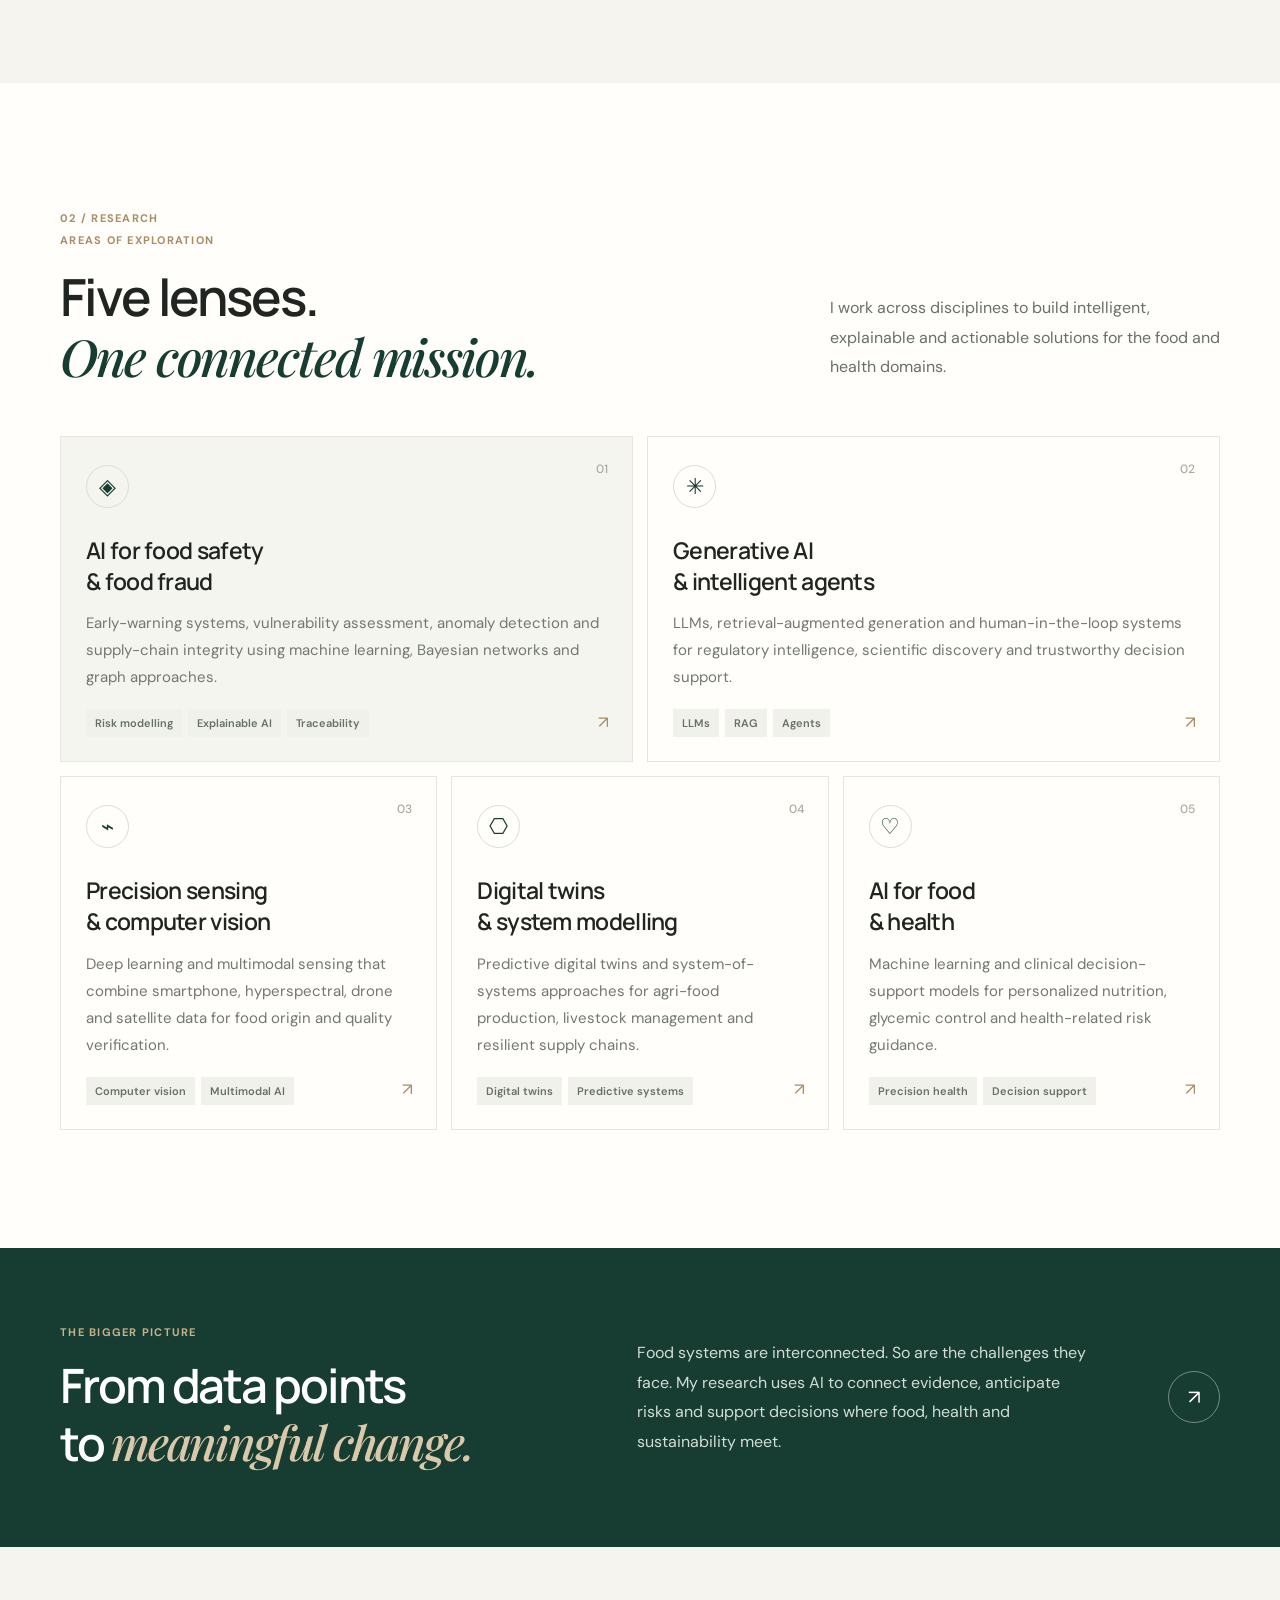
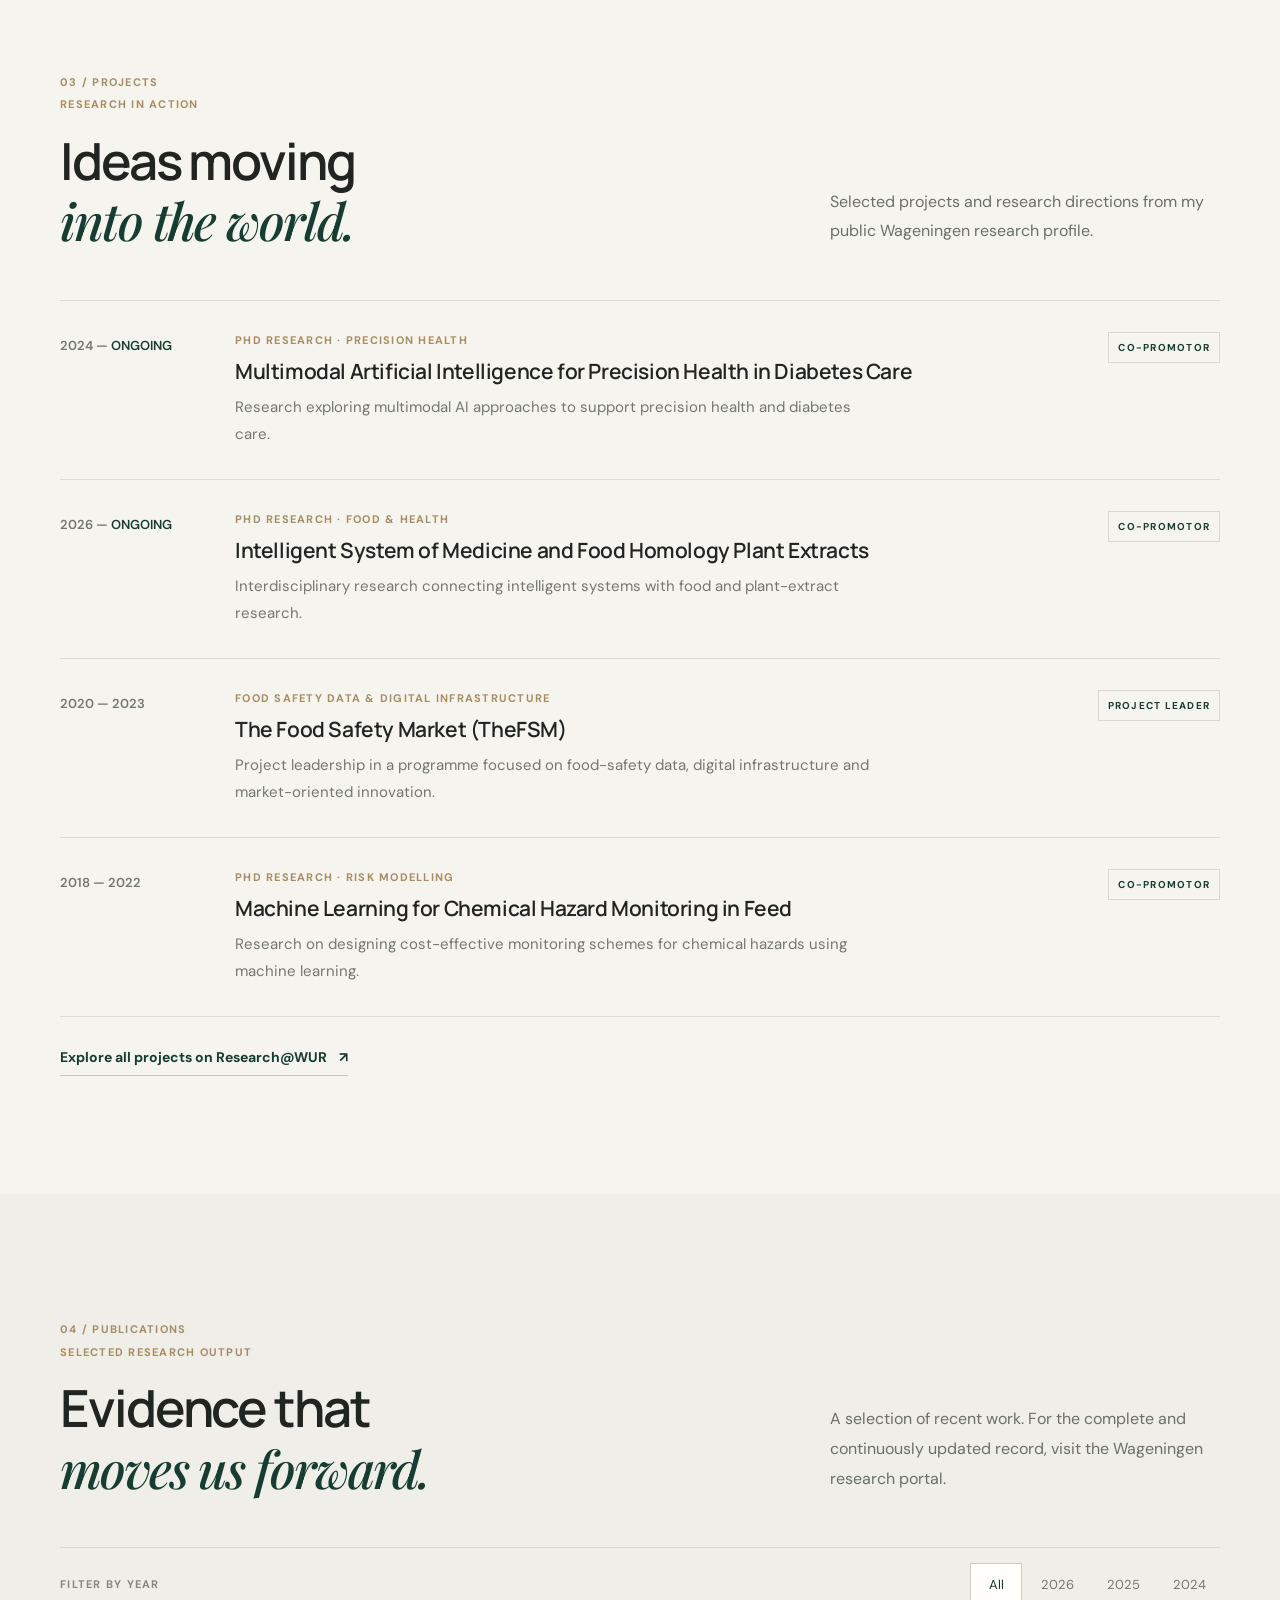
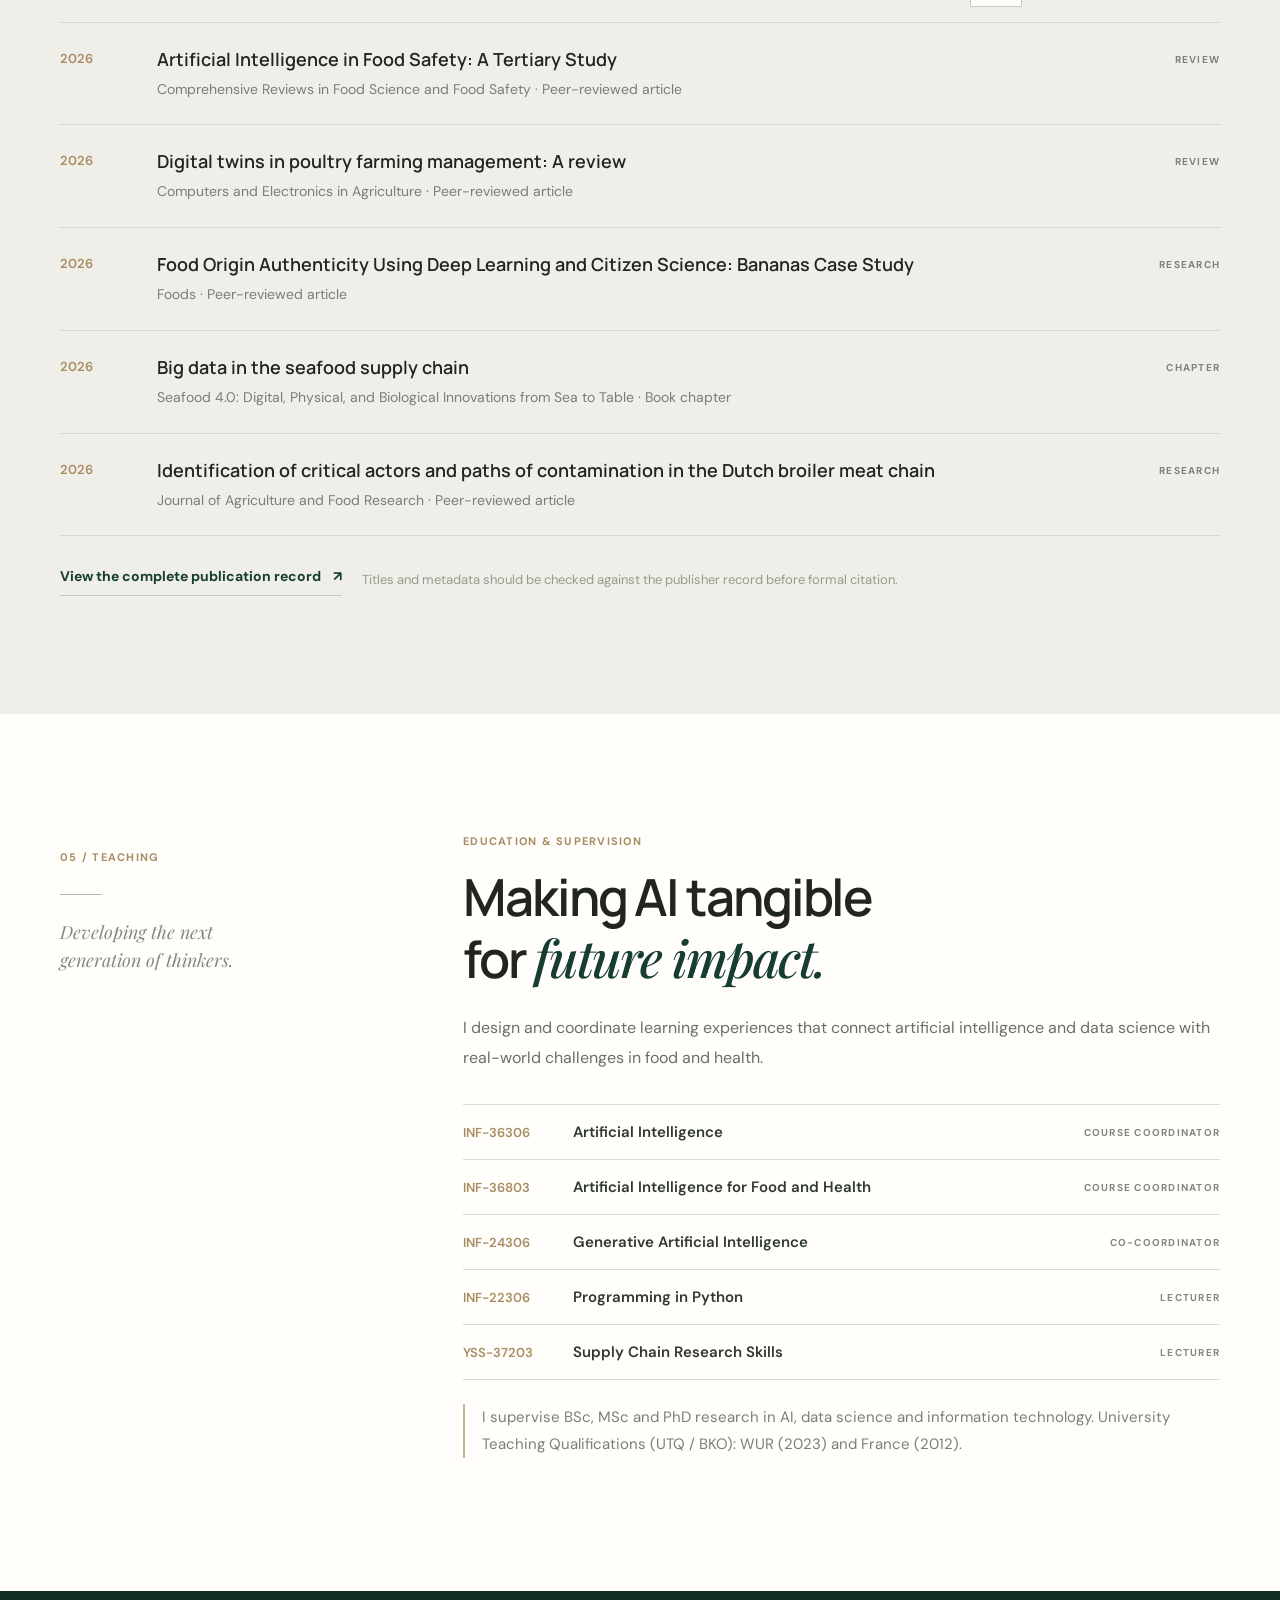
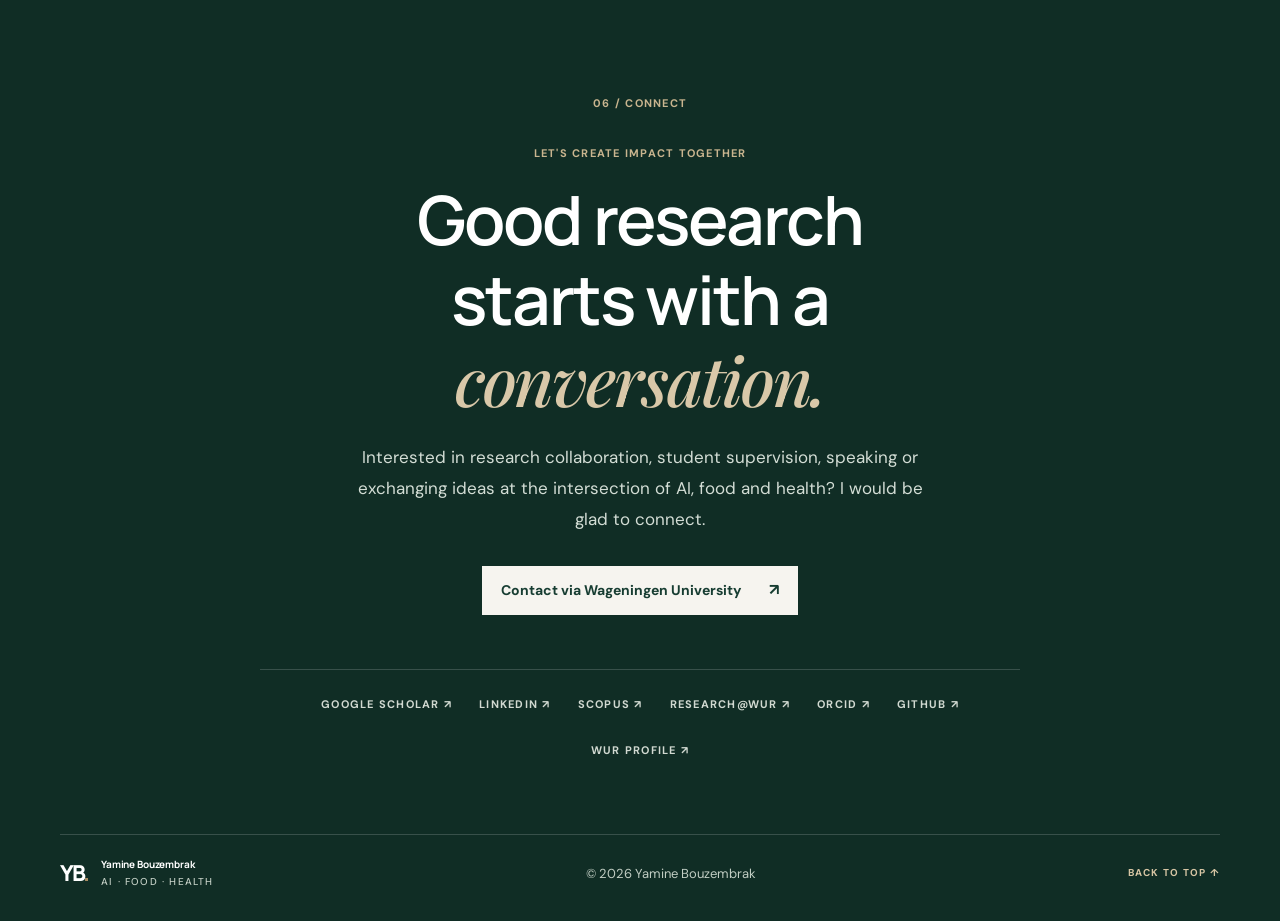
==== commit 1c7a2c04: "Update index.html" ====
--- a/index.html
+++ b/index.html
@@ -8,7 +8,7 @@
   <meta property="og:title" content="Yamine Bouzembrak, PhD — AI for Food & Health">
   <meta property="og:description" content="Building intelligent systems for safer food, healthier lives and more resilient food systems.">
   <meta property="og:type" content="website">
-  <meta property="og:image" content="assets/yamine-bouzembrak.png">
+  <meta property="og:image" content="yamine-bouzembrak.png">
   <meta name="author" content="Yamine Bouzembrak">
   <title>Yamine Bouzembrak, PhD — AI for Food & Health</title>
   <link rel="preconnect" href="https://fonts.googleapis.com">
@@ -32,6 +32,41 @@
     "knowsAbout":["Artificial Intelligence","Food Safety","Food Fraud","Generative AI","Digital Twins","Precision Health","Machine Learning"]
   }
   </script>
+  <script type="application/ld+json">
+{
+  "@context": "https://schema.org",
+  "@type": "Person",
+  "@id": "https://github.io",
+  "name": "Yamine Bouzembrak",
+  "honorificSuffix": "PhD",
+  "jobTitle": "Associate Professor",
+  "description": "Associate Professor in Artificial Intelligence for Food and Health at Wageningen University & Research, specializing in AI for food safety, food fraud detection, generative AI, digital twins, and precision health.",
+  "url": "https://github.io",
+  "image": "https://github.ioassets/yamine-bouzembrak.png",
+  "affiliation": {
+    "@type": "Organization",
+    "name": "Wageningen University & Research",
+    "department": "Information Technology Group",
+    "url": "https://wur.nl"
+  },
+  "knowsAbout": [
+    "Artificial Intelligence",
+    "Machine Learning",
+    "Food Safety",
+    "Food Fraud",
+    "Digital Twins",
+    "Precision Health",
+    "Generative AI"
+  ],
+  "sameAs": [
+    "https://wikidata.org",
+    "https://wur.nlen/persons/y-yamine-bouzembrak-phd",
+    "https://wur.nl",
+    "https://google.com",
+    "https://github.com"
+  ]
+}
+</script>
 </head>
 <body>
   <a class="skip-link" href="#main">Skip to content</a>
